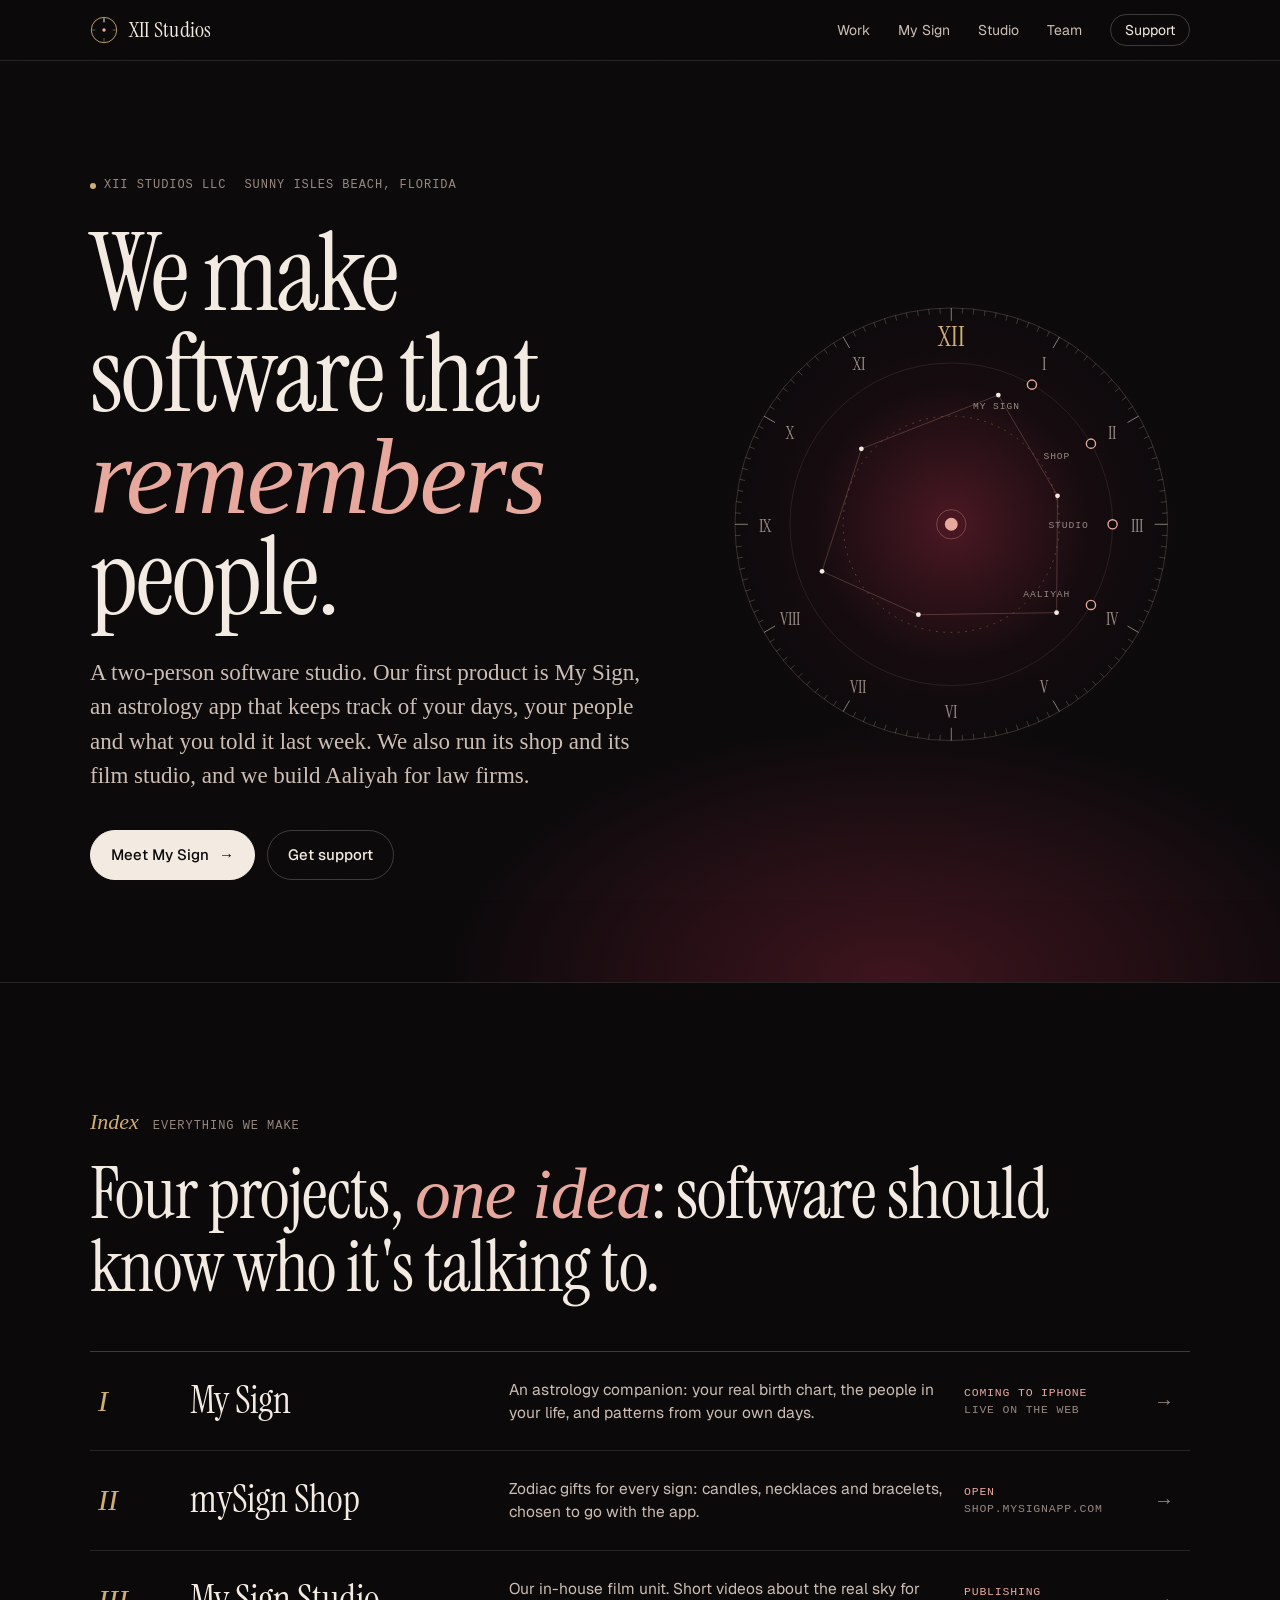
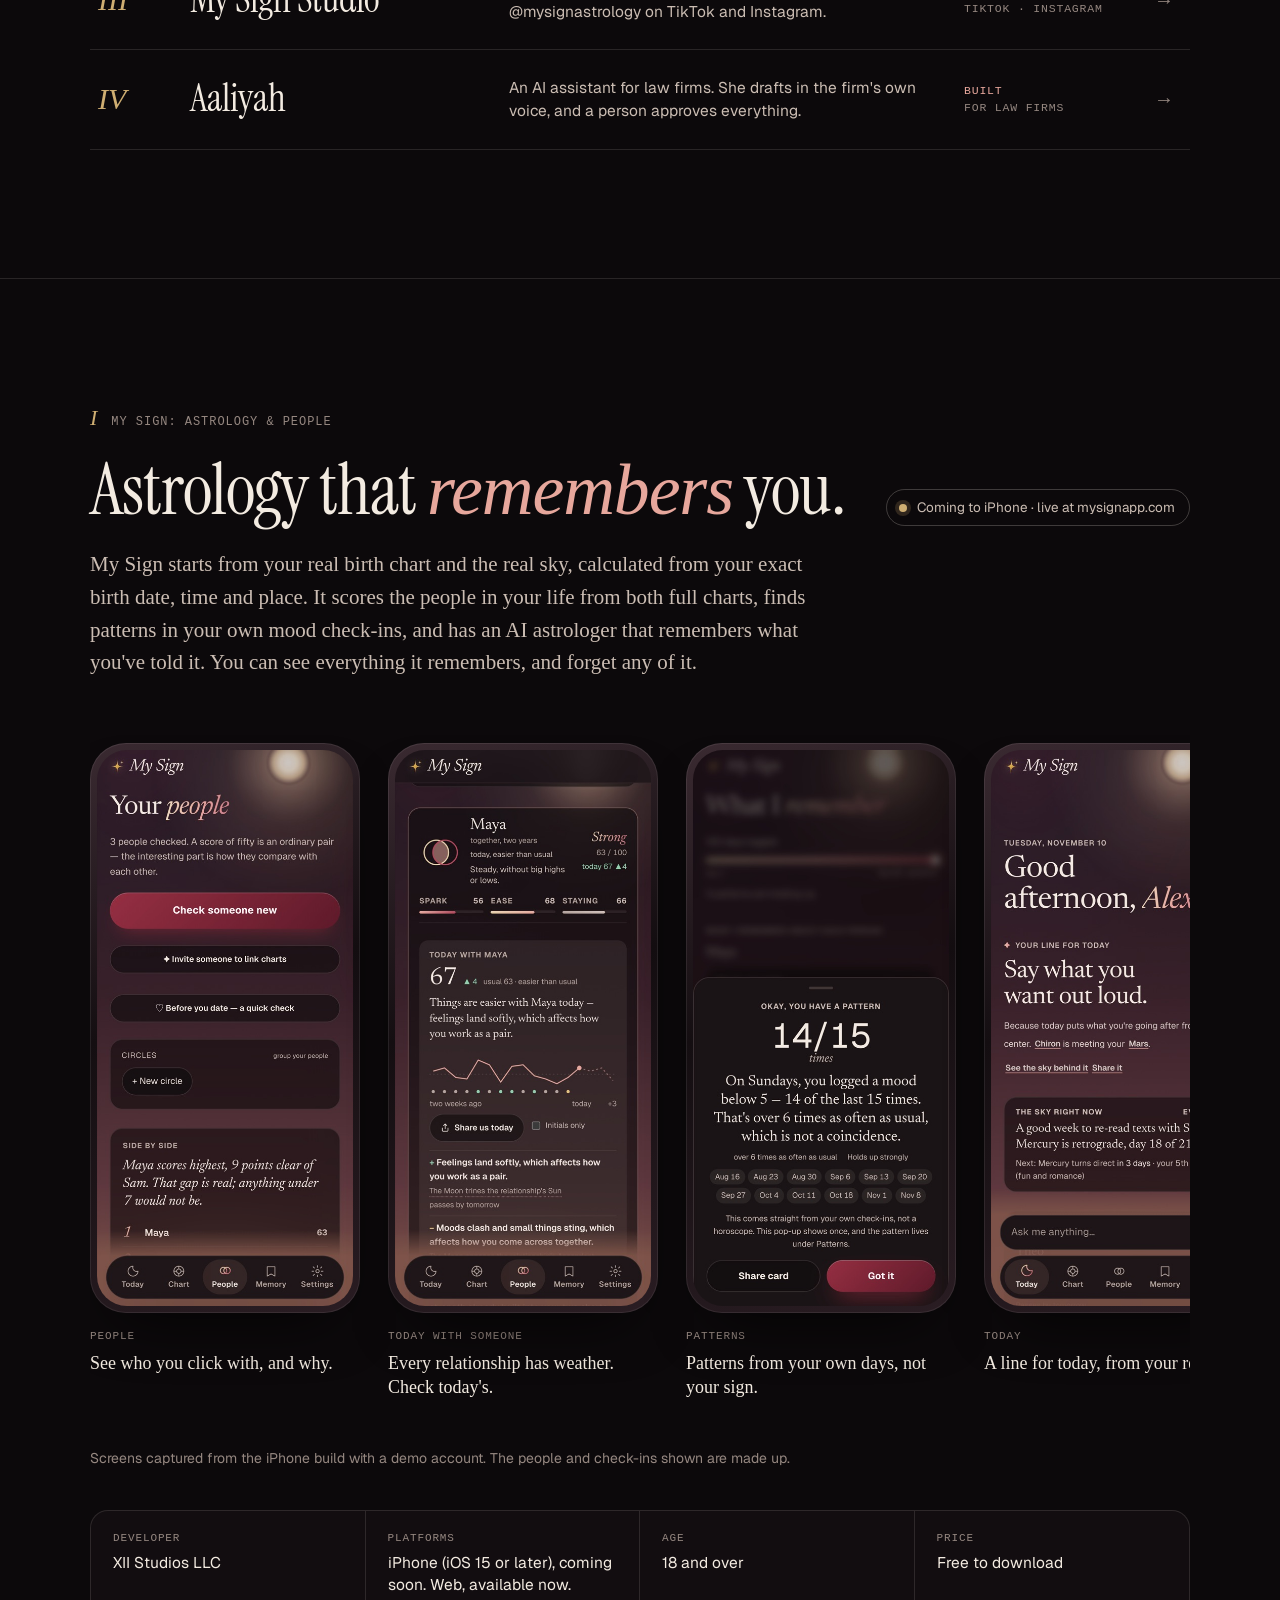
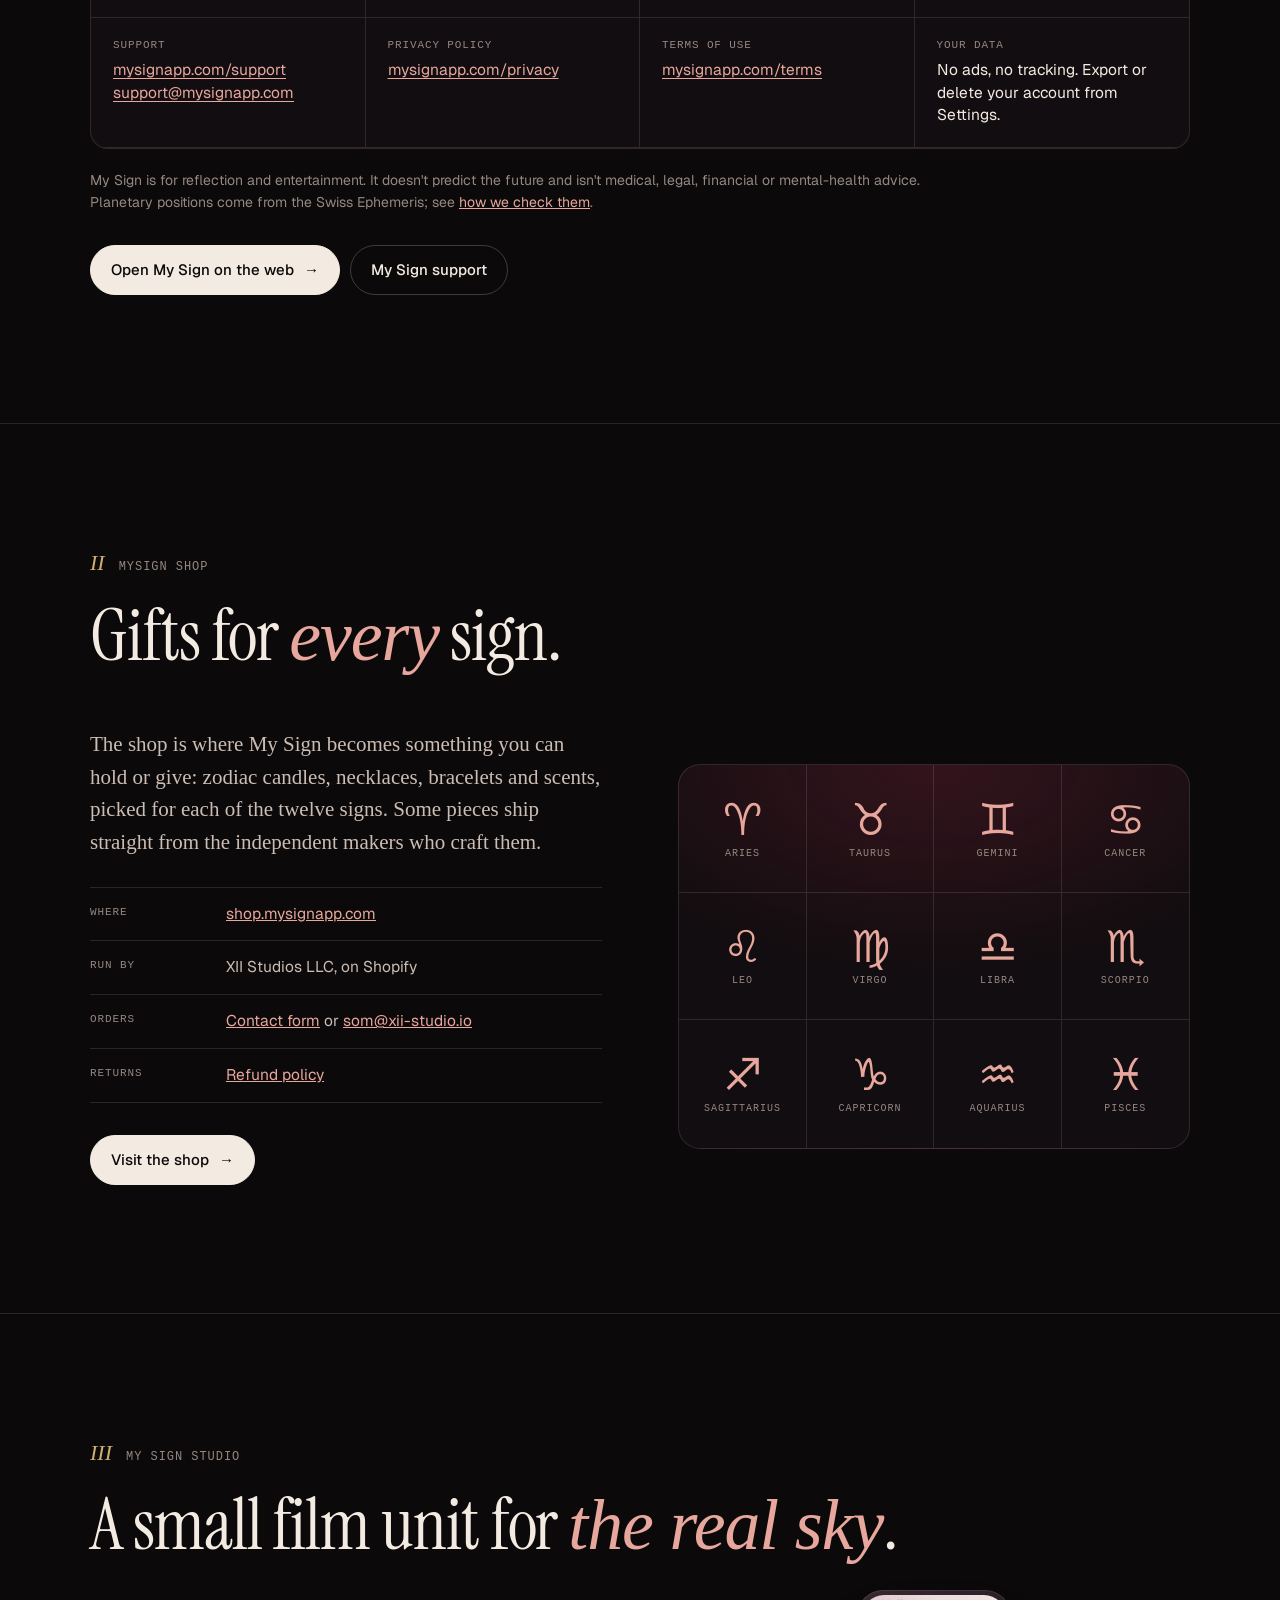
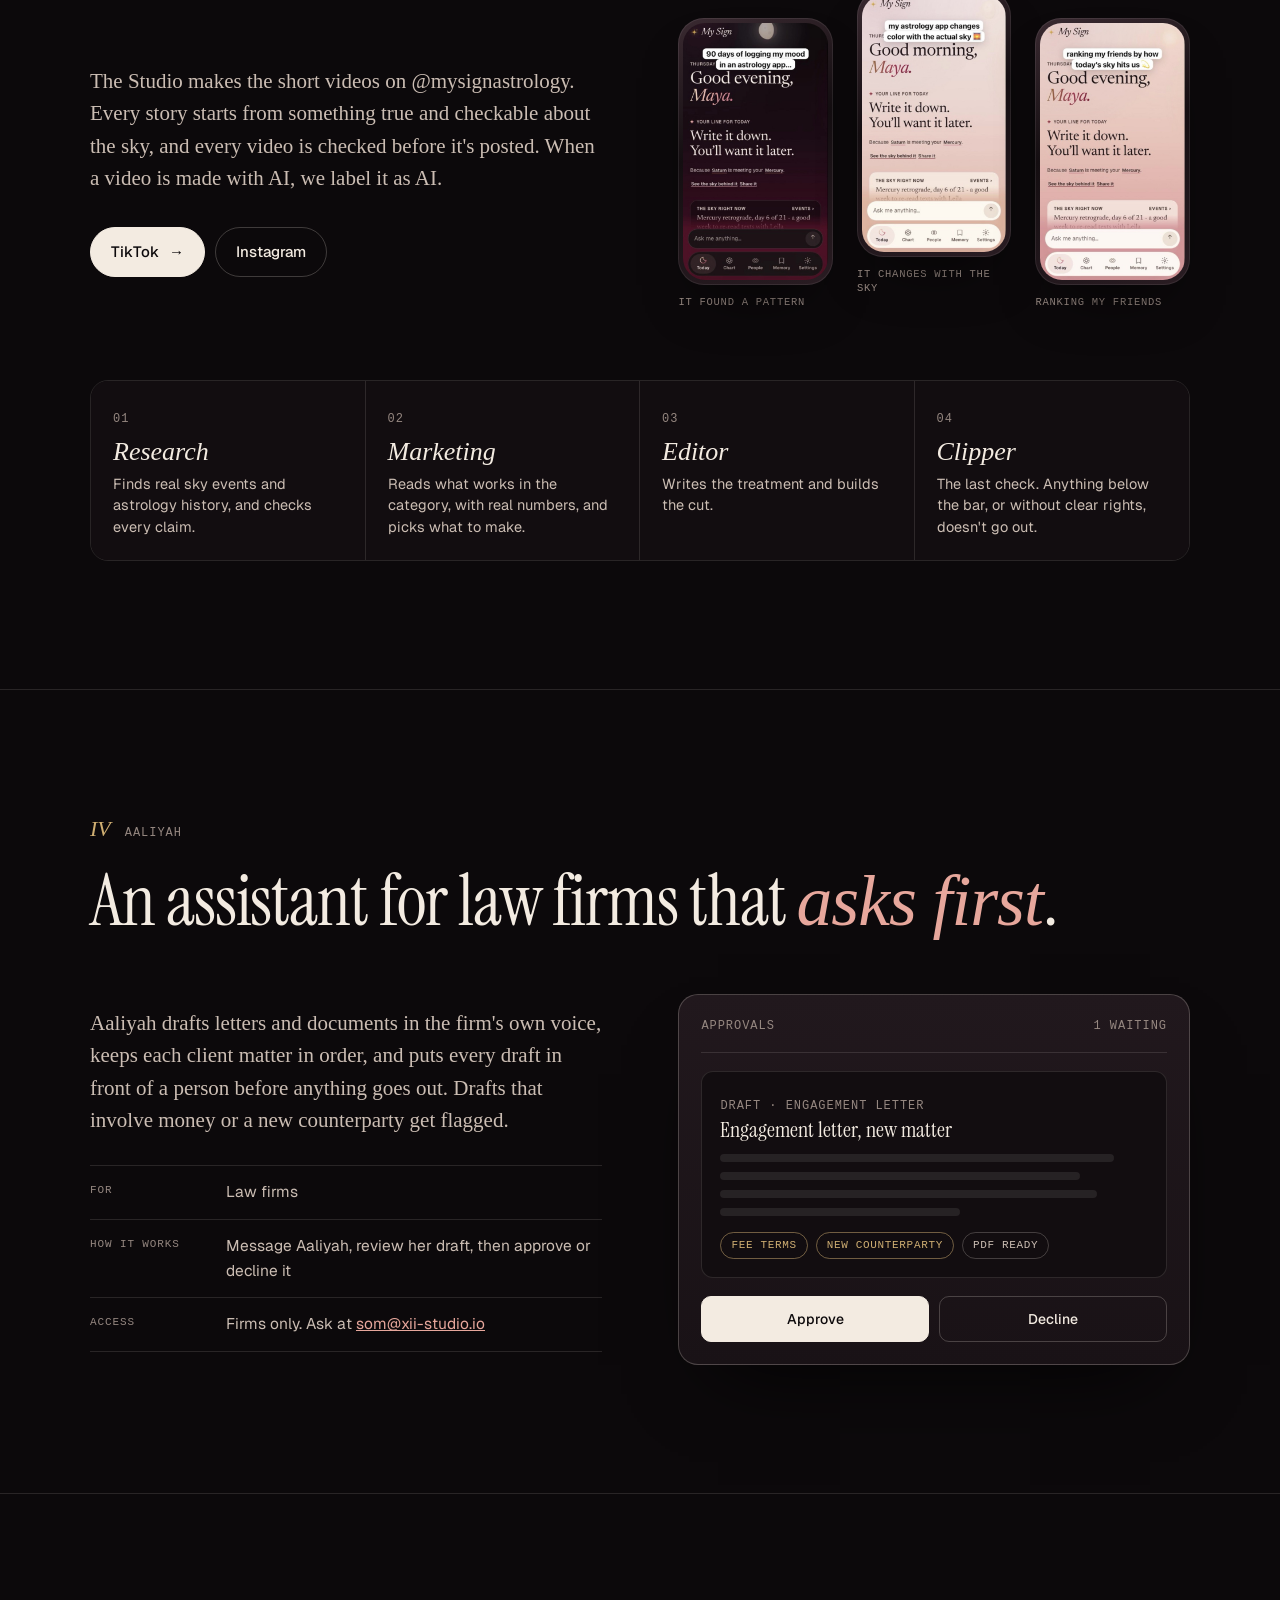
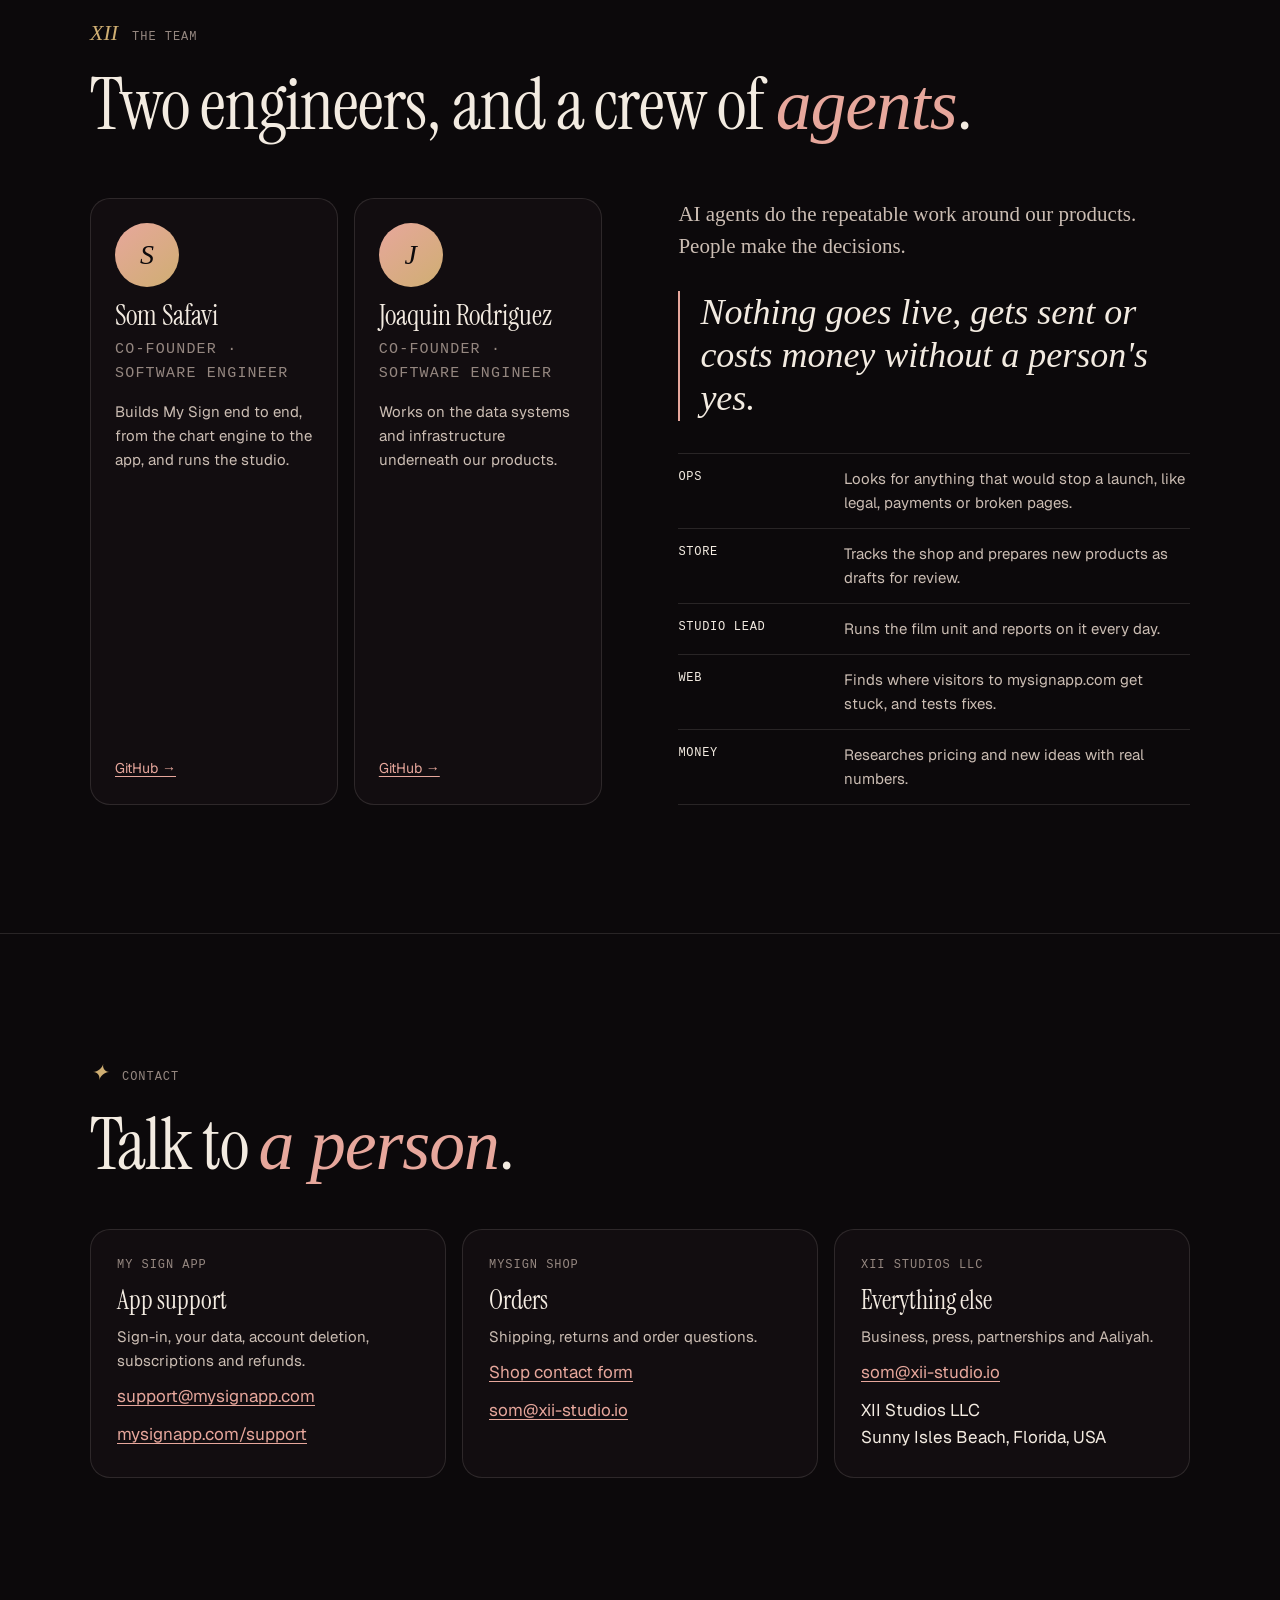
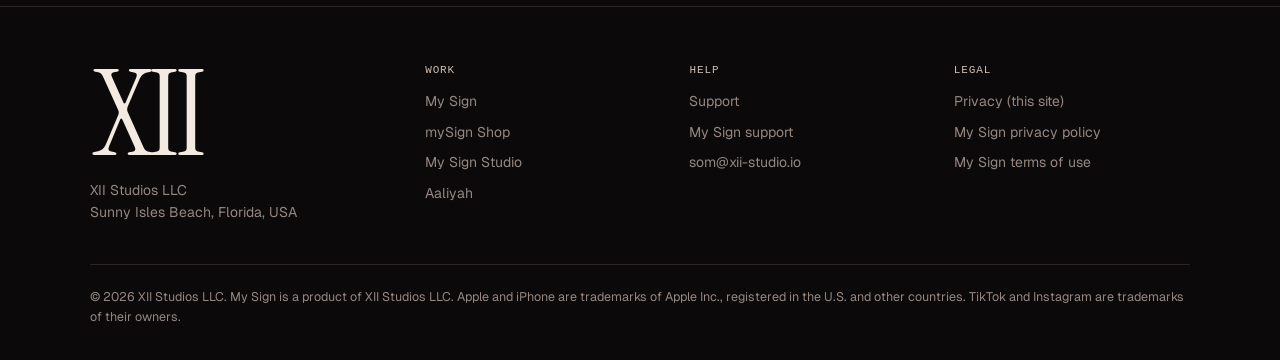
==== index.html @ be07dde3 "Redesign XII Studios site for App Store review Adds support and privacy pages, a 404, all four proje" ====
<!doctype html>
<html lang="en">
<head>
<meta charset="utf-8">
<meta name="viewport" content="width=device-width, initial-scale=1, viewport-fit=cover">
<title>XII Studios: makers of My Sign</title>
<meta name="description" content="XII Studios LLC is a small software studio in Sunny Isles Beach, Florida. We make My Sign, an astrology app for iPhone and the web, the mySign Shop, the My Sign Studio and Aaliyah.">
<meta name="theme-color" content="#0c090b">
<link rel="canonical" href="https://xii-studio.io/">
<link rel="icon" href="assets/favicon.svg" type="image/svg+xml">
<meta property="og:type" content="website">
<meta property="og:title" content="XII Studios">
<meta property="og:description" content="We make software that remembers people. Makers of My Sign.">
<meta property="og:url" content="https://xii-studio.io/">
<meta property="og:image" content="https://xii-studio.io/assets/img/1-people.jpg">
<link rel="preload" href="assets/fonts/instrument-serif-latin-400-normal.woff2" as="font" type="font/woff2" crossorigin>
<link rel="stylesheet" href="assets/site.css">
<script>document.documentElement.classList.add('js')</script>
<script type="application/ld+json">
{"@context":"https://schema.org","@type":"Organization","name":"XII Studios LLC","alternateName":"XII Studios","url":"https://xii-studio.io/","email":"som@xii-studio.io",
"address":{"@type":"PostalAddress","addressLocality":"Sunny Isles Beach","addressRegion":"FL","addressCountry":"US"},
"founder":[{"@type":"Person","name":"Som Safavi"},{"@type":"Person","name":"Joaquin Rodriguez"}],
"contactPoint":[{"@type":"ContactPoint","contactType":"customer support","email":"support@mysignapp.com","url":"https://mysignapp.com/support","availableLanguage":"English"}],
"sameAs":["https://www.instagram.com/mysignastrology/","https://www.tiktok.com/@mysignastrology"]}
</script>
</head>
<body>
<a class="skip" href="#main">Skip to content</a>

<nav class="nav" aria-label="Main">
  <div class="wrap">
    <a class="brand" href="./" aria-label="XII Studios, home">
      <svg viewBox="0 0 32 32" aria-hidden="true"><circle cx="16" cy="16" r="14.5" fill="none" stroke="#cfae72" stroke-width="1"/><g stroke="#f3ebe1" stroke-width="1.2"><line x1="16" y1="2.5" x2="16" y2="7"/><line x1="16" y1="25" x2="16" y2="29.5" opacity=".35"/><line x1="2.5" y1="16" x2="6" y2="16" opacity=".35"/><line x1="26" y1="16" x2="29.5" y2="16" opacity=".35"/></g><circle cx="16" cy="16" r="2" fill="#e7a79c"/></svg>
      <b>XII Studios</b>
    </a>
    <ul>
      <li><a href="#work">Work</a></li>
      <li><a href="#my-sign">My Sign</a></li>
      <li><a href="#studio">Studio</a></li>
      <li><a href="#team">Team</a></li>
      <li class="keep"><a class="pill" href="support.html">Support</a></li>
    </ul>
  </div>
</nav>

<main id="main">

<header class="hero">
  <div class="wrap">
    <div>
      <div class="kicker mono"><span><i></i>XII Studios LLC</span><span>Sunny Isles Beach, Florida</span></div>
      <h1>We make software that <em>remembers</em> people.</h1>
      <p class="lede">A two-person software studio. Our first product is My Sign, an astrology app that keeps track of your days, your people and what you told it last week. We also run its shop and its film studio, and we build Aaliyah for law firms.</p>
      <div class="ctas">
        <a class="btn solid" href="#my-sign">Meet My Sign <span class="arr" aria-hidden="true">→</span></a>
        <a class="btn" href="support.html">Get support</a>
      </div>
    </div>
    <div class="dial" aria-hidden="true">
      <svg viewBox="0 0 520 520" role="img">
      <defs><radialGradient id="g" cx="50%" cy="50%" r="50%"><stop offset="0" stop-color="#7c2235" stop-opacity=".55"/><stop offset=".6" stop-color="#7c2235" stop-opacity=".08"/><stop offset="1" stop-color="#7c2235" stop-opacity="0"/></radialGradient>
      <linearGradient id="h" x1="0" y1="1" x2="0" y2="0"><stop offset="0" stop-color="#e7a79c" stop-opacity="0"/><stop offset="1" stop-color="#e7a79c"/></linearGradient></defs>
      <circle cx="260" cy="260" r="250" fill="url(#g)"/>
      <circle cx="260" cy="260" r="236" fill="none" stroke="rgba(243,235,225,.18)"/>
      <circle cx="260" cy="260" r="176" fill="none" stroke="rgba(243,235,225,.10)"/>
      <circle cx="260" cy="260" r="118" fill="none" stroke="rgba(207,174,114,.35)" stroke-dasharray="2 6"/>
      <g class="spin">
      <line x1="260.0" y1="24.0" x2="260.0" y2="38.0" stroke="rgba(243,235,225,.55)"/>
      <line x1="272.4" y1="24.3" x2="272.0" y2="30.3" stroke="rgba(243,235,225,.22)"/>
      <line x1="284.7" y1="25.3" x2="284.0" y2="31.3" stroke="rgba(243,235,225,.22)"/>
      <line x1="296.9" y1="26.9" x2="296.0" y2="32.8" stroke="rgba(243,235,225,.22)"/>
      <line x1="309.1" y1="29.2" x2="307.8" y2="35.0" stroke="rgba(243,235,225,.22)"/>
      <line x1="321.1" y1="32.0" x2="319.5" y2="37.8" stroke="rgba(243,235,225,.22)"/>
      <line x1="332.9" y1="35.6" x2="331.1" y2="41.3" stroke="rgba(243,235,225,.22)"/>
      <line x1="344.6" y1="39.7" x2="342.4" y2="45.3" stroke="rgba(243,235,225,.22)"/>
      <line x1="356.0" y1="44.4" x2="353.5" y2="49.9" stroke="rgba(243,235,225,.22)"/>
      <line x1="367.1" y1="49.7" x2="364.4" y2="55.1" stroke="rgba(243,235,225,.22)"/>
      <line x1="378.0" y1="55.6" x2="371.0" y2="67.7" stroke="rgba(243,235,225,.55)"/>
      <line x1="388.5" y1="62.1" x2="385.3" y2="67.1" stroke="rgba(243,235,225,.22)"/>
      <line x1="398.7" y1="69.1" x2="395.2" y2="73.9" stroke="rgba(243,235,225,.22)"/>
      <line x1="408.5" y1="76.6" x2="404.7" y2="81.3" stroke="rgba(243,235,225,.22)"/>
      <line x1="417.9" y1="84.6" x2="413.9" y2="89.1" stroke="rgba(243,235,225,.22)"/>
      <line x1="426.9" y1="93.1" x2="422.6" y2="97.4" stroke="rgba(243,235,225,.22)"/>
      <line x1="435.4" y1="102.1" x2="430.9" y2="106.1" stroke="rgba(243,235,225,.22)"/>
      <line x1="443.4" y1="111.5" x2="438.7" y2="115.3" stroke="rgba(243,235,225,.22)"/>
      <line x1="450.9" y1="121.3" x2="446.1" y2="124.8" stroke="rgba(243,235,225,.22)"/>
      <line x1="457.9" y1="131.5" x2="452.9" y2="134.7" stroke="rgba(243,235,225,.22)"/>
      <line x1="464.4" y1="142.0" x2="452.3" y2="149.0" stroke="rgba(243,235,225,.55)"/>
      <line x1="470.3" y1="152.9" x2="464.9" y2="155.6" stroke="rgba(243,235,225,.22)"/>
      <line x1="475.6" y1="164.0" x2="470.1" y2="166.5" stroke="rgba(243,235,225,.22)"/>
      <line x1="480.3" y1="175.4" x2="474.7" y2="177.6" stroke="rgba(243,235,225,.22)"/>
      <line x1="484.4" y1="187.1" x2="478.7" y2="188.9" stroke="rgba(243,235,225,.22)"/>
      <line x1="488.0" y1="198.9" x2="482.2" y2="200.5" stroke="rgba(243,235,225,.22)"/>
      <line x1="490.8" y1="210.9" x2="485.0" y2="212.2" stroke="rgba(243,235,225,.22)"/>
      <line x1="493.1" y1="223.1" x2="487.2" y2="224.0" stroke="rgba(243,235,225,.22)"/>
      <line x1="494.7" y1="235.3" x2="488.7" y2="236.0" stroke="rgba(243,235,225,.22)"/>
      <line x1="495.7" y1="247.6" x2="489.7" y2="248.0" stroke="rgba(243,235,225,.22)"/>
      <line x1="496.0" y1="260.0" x2="482.0" y2="260.0" stroke="rgba(243,235,225,.55)"/>
      <line x1="495.7" y1="272.4" x2="489.7" y2="272.0" stroke="rgba(243,235,225,.22)"/>
      <line x1="494.7" y1="284.7" x2="488.7" y2="284.0" stroke="rgba(243,235,225,.22)"/>
      <line x1="493.1" y1="296.9" x2="487.2" y2="296.0" stroke="rgba(243,235,225,.22)"/>
      <line x1="490.8" y1="309.1" x2="485.0" y2="307.8" stroke="rgba(243,235,225,.22)"/>
      <line x1="488.0" y1="321.1" x2="482.2" y2="319.5" stroke="rgba(243,235,225,.22)"/>
      <line x1="484.4" y1="332.9" x2="478.7" y2="331.1" stroke="rgba(243,235,225,.22)"/>
      <line x1="480.3" y1="344.6" x2="474.7" y2="342.4" stroke="rgba(243,235,225,.22)"/>
      <line x1="475.6" y1="356.0" x2="470.1" y2="353.5" stroke="rgba(243,235,225,.22)"/>
      <line x1="470.3" y1="367.1" x2="464.9" y2="364.4" stroke="rgba(243,235,225,.22)"/>
      <line x1="464.4" y1="378.0" x2="452.3" y2="371.0" stroke="rgba(243,235,225,.55)"/>
      <line x1="457.9" y1="388.5" x2="452.9" y2="385.3" stroke="rgba(243,235,225,.22)"/>
      <line x1="450.9" y1="398.7" x2="446.1" y2="395.2" stroke="rgba(243,235,225,.22)"/>
      <line x1="443.4" y1="408.5" x2="438.7" y2="404.7" stroke="rgba(243,235,225,.22)"/>
      <line x1="435.4" y1="417.9" x2="430.9" y2="413.9" stroke="rgba(243,235,225,.22)"/>
      <line x1="426.9" y1="426.9" x2="422.6" y2="422.6" stroke="rgba(243,235,225,.22)"/>
      <line x1="417.9" y1="435.4" x2="413.9" y2="430.9" stroke="rgba(243,235,225,.22)"/>
      <line x1="408.5" y1="443.4" x2="404.7" y2="438.7" stroke="rgba(243,235,225,.22)"/>
      <line x1="398.7" y1="450.9" x2="395.2" y2="446.1" stroke="rgba(243,235,225,.22)"/>
      <line x1="388.5" y1="457.9" x2="385.3" y2="452.9" stroke="rgba(243,235,225,.22)"/>
      <line x1="378.0" y1="464.4" x2="371.0" y2="452.3" stroke="rgba(243,235,225,.55)"/>
      <line x1="367.1" y1="470.3" x2="364.4" y2="464.9" stroke="rgba(243,235,225,.22)"/>
      <line x1="356.0" y1="475.6" x2="353.5" y2="470.1" stroke="rgba(243,235,225,.22)"/>
      <line x1="344.6" y1="480.3" x2="342.4" y2="474.7" stroke="rgba(243,235,225,.22)"/>
      <line x1="332.9" y1="484.4" x2="331.1" y2="478.7" stroke="rgba(243,235,225,.22)"/>
      <line x1="321.1" y1="488.0" x2="319.5" y2="482.2" stroke="rgba(243,235,225,.22)"/>
      <line x1="309.1" y1="490.8" x2="307.8" y2="485.0" stroke="rgba(243,235,225,.22)"/>
      <line x1="296.9" y1="493.1" x2="296.0" y2="487.2" stroke="rgba(243,235,225,.22)"/>
      <line x1="284.7" y1="494.7" x2="284.0" y2="488.7" stroke="rgba(243,235,225,.22)"/>
      <line x1="272.4" y1="495.7" x2="272.0" y2="489.7" stroke="rgba(243,235,225,.22)"/>
      <line x1="260.0" y1="496.0" x2="260.0" y2="482.0" stroke="rgba(243,235,225,.55)"/>
      <line x1="247.6" y1="495.7" x2="248.0" y2="489.7" stroke="rgba(243,235,225,.22)"/>
      <line x1="235.3" y1="494.7" x2="236.0" y2="488.7" stroke="rgba(243,235,225,.22)"/>
      <line x1="223.1" y1="493.1" x2="224.0" y2="487.2" stroke="rgba(243,235,225,.22)"/>
      <line x1="210.9" y1="490.8" x2="212.2" y2="485.0" stroke="rgba(243,235,225,.22)"/>
      <line x1="198.9" y1="488.0" x2="200.5" y2="482.2" stroke="rgba(243,235,225,.22)"/>
      <line x1="187.1" y1="484.4" x2="188.9" y2="478.7" stroke="rgba(243,235,225,.22)"/>
      <line x1="175.4" y1="480.3" x2="177.6" y2="474.7" stroke="rgba(243,235,225,.22)"/>
      <line x1="164.0" y1="475.6" x2="166.5" y2="470.1" stroke="rgba(243,235,225,.22)"/>
      <line x1="152.9" y1="470.3" x2="155.6" y2="464.9" stroke="rgba(243,235,225,.22)"/>
      <line x1="142.0" y1="464.4" x2="149.0" y2="452.3" stroke="rgba(243,235,225,.55)"/>
      <line x1="131.5" y1="457.9" x2="134.7" y2="452.9" stroke="rgba(243,235,225,.22)"/>
      <line x1="121.3" y1="450.9" x2="124.8" y2="446.1" stroke="rgba(243,235,225,.22)"/>
      <line x1="111.5" y1="443.4" x2="115.3" y2="438.7" stroke="rgba(243,235,225,.22)"/>
      <line x1="102.1" y1="435.4" x2="106.1" y2="430.9" stroke="rgba(243,235,225,.22)"/>
      <line x1="93.1" y1="426.9" x2="97.4" y2="422.6" stroke="rgba(243,235,225,.22)"/>
      <line x1="84.6" y1="417.9" x2="89.1" y2="413.9" stroke="rgba(243,235,225,.22)"/>
      <line x1="76.6" y1="408.5" x2="81.3" y2="404.7" stroke="rgba(243,235,225,.22)"/>
      <line x1="69.1" y1="398.7" x2="73.9" y2="395.2" stroke="rgba(243,235,225,.22)"/>
      <line x1="62.1" y1="388.5" x2="67.1" y2="385.3" stroke="rgba(243,235,225,.22)"/>
      <line x1="55.6" y1="378.0" x2="67.7" y2="371.0" stroke="rgba(243,235,225,.55)"/>
      <line x1="49.7" y1="367.1" x2="55.1" y2="364.4" stroke="rgba(243,235,225,.22)"/>
      <line x1="44.4" y1="356.0" x2="49.9" y2="353.5" stroke="rgba(243,235,225,.22)"/>
      <line x1="39.7" y1="344.6" x2="45.3" y2="342.4" stroke="rgba(243,235,225,.22)"/>
      <line x1="35.6" y1="332.9" x2="41.3" y2="331.1" stroke="rgba(243,235,225,.22)"/>
      <line x1="32.0" y1="321.1" x2="37.8" y2="319.5" stroke="rgba(243,235,225,.22)"/>
      <line x1="29.2" y1="309.1" x2="35.0" y2="307.8" stroke="rgba(243,235,225,.22)"/>
      <line x1="26.9" y1="296.9" x2="32.8" y2="296.0" stroke="rgba(243,235,225,.22)"/>
      <line x1="25.3" y1="284.7" x2="31.3" y2="284.0" stroke="rgba(243,235,225,.22)"/>
      <line x1="24.3" y1="272.4" x2="30.3" y2="272.0" stroke="rgba(243,235,225,.22)"/>
      <line x1="24.0" y1="260.0" x2="38.0" y2="260.0" stroke="rgba(243,235,225,.55)"/>
      <line x1="24.3" y1="247.6" x2="30.3" y2="248.0" stroke="rgba(243,235,225,.22)"/>
      <line x1="25.3" y1="235.3" x2="31.3" y2="236.0" stroke="rgba(243,235,225,.22)"/>
      <line x1="26.9" y1="223.1" x2="32.8" y2="224.0" stroke="rgba(243,235,225,.22)"/>
      <line x1="29.2" y1="210.9" x2="35.0" y2="212.2" stroke="rgba(243,235,225,.22)"/>
      <line x1="32.0" y1="198.9" x2="37.8" y2="200.5" stroke="rgba(243,235,225,.22)"/>
      <line x1="35.6" y1="187.1" x2="41.3" y2="188.9" stroke="rgba(243,235,225,.22)"/>
      <line x1="39.7" y1="175.4" x2="45.3" y2="177.6" stroke="rgba(243,235,225,.22)"/>
      <line x1="44.4" y1="164.0" x2="49.9" y2="166.5" stroke="rgba(243,235,225,.22)"/>
      <line x1="49.7" y1="152.9" x2="55.1" y2="155.6" stroke="rgba(243,235,225,.22)"/>
      <line x1="55.6" y1="142.0" x2="67.7" y2="149.0" stroke="rgba(243,235,225,.55)"/>
      <line x1="62.1" y1="131.5" x2="67.1" y2="134.7" stroke="rgba(243,235,225,.22)"/>
      <line x1="69.1" y1="121.3" x2="73.9" y2="124.8" stroke="rgba(243,235,225,.22)"/>
      <line x1="76.6" y1="111.5" x2="81.3" y2="115.3" stroke="rgba(243,235,225,.22)"/>
      <line x1="84.6" y1="102.1" x2="89.1" y2="106.1" stroke="rgba(243,235,225,.22)"/>
      <line x1="93.1" y1="93.1" x2="97.4" y2="97.4" stroke="rgba(243,235,225,.22)"/>
      <line x1="102.1" y1="84.6" x2="106.1" y2="89.1" stroke="rgba(243,235,225,.22)"/>
      <line x1="111.5" y1="76.6" x2="115.3" y2="81.3" stroke="rgba(243,235,225,.22)"/>
      <line x1="121.3" y1="69.1" x2="124.8" y2="73.9" stroke="rgba(243,235,225,.22)"/>
      <line x1="131.5" y1="62.1" x2="134.7" y2="67.1" stroke="rgba(243,235,225,.22)"/>
      <line x1="142.0" y1="55.6" x2="149.0" y2="67.7" stroke="rgba(243,235,225,.55)"/>
      <line x1="152.9" y1="49.7" x2="155.6" y2="55.1" stroke="rgba(243,235,225,.22)"/>
      <line x1="164.0" y1="44.4" x2="166.5" y2="49.9" stroke="rgba(243,235,225,.22)"/>
      <line x1="175.4" y1="39.7" x2="177.6" y2="45.3" stroke="rgba(243,235,225,.22)"/>
      <line x1="187.1" y1="35.6" x2="188.9" y2="41.3" stroke="rgba(243,235,225,.22)"/>
      <line x1="198.9" y1="32.0" x2="200.5" y2="37.8" stroke="rgba(243,235,225,.22)"/>
      <line x1="210.9" y1="29.2" x2="212.2" y2="35.0" stroke="rgba(243,235,225,.22)"/>
      <line x1="223.1" y1="26.9" x2="224.0" y2="32.8" stroke="rgba(243,235,225,.22)"/>
      <line x1="235.3" y1="25.3" x2="236.0" y2="31.3" stroke="rgba(243,235,225,.22)"/>
      <line x1="247.6" y1="24.3" x2="248.0" y2="30.3" stroke="rgba(243,235,225,.22)"/>
      </g>
      <text x="260.0" y="65.0" text-anchor="middle" font-size="30" style="fill:#cfae72">XII</text>
      <text x="361.5" y="92.2" text-anchor="middle" font-size="20" opacity=".7">I</text>
      <text x="435.8" y="166.5" text-anchor="middle" font-size="20" opacity=".7">II</text>
      <text x="463.0" y="268.0" text-anchor="middle" font-size="20" opacity=".7">III</text>
      <text x="435.8" y="369.5" text-anchor="middle" font-size="20" opacity=".7">IV</text>
      <text x="361.5" y="443.8" text-anchor="middle" font-size="20" opacity=".7">V</text>
      <text x="260.0" y="471.0" text-anchor="middle" font-size="20" opacity=".7">VI</text>
      <text x="158.5" y="443.8" text-anchor="middle" font-size="20" opacity=".7">VII</text>
      <text x="84.2" y="369.5" text-anchor="middle" font-size="20" opacity=".7">VIII</text>
      <text x="57.0" y="268.0" text-anchor="middle" font-size="20" opacity=".7">IX</text>
      <text x="84.2" y="166.5" text-anchor="middle" font-size="20" opacity=".7">X</text>
      <text x="158.5" y="92.2" text-anchor="middle" font-size="20" opacity=".7">XI</text>
      <g class="spin-r">
      <path d="M311.3 119.0 L375.9 228.9 L374.9 356.4 L224.1 358.7 L119.0 311.3 L161.9 177.7 Z" fill="none" stroke="rgba(231,167,156,.28)"/>
      <circle cx="311.3" cy="119.0" r="2.6" fill="#f3ebe1"/>
      <circle cx="375.9" cy="228.9" r="2.6" fill="#f3ebe1"/>
      <circle cx="374.9" cy="356.4" r="2.6" fill="#f3ebe1"/>
      <circle cx="224.1" cy="358.7" r="2.6" fill="#f3ebe1"/>
      <circle cx="119.0" cy="311.3" r="2.6" fill="#f3ebe1"/>
      <circle cx="161.9" cy="177.7" r="2.6" fill="#f3ebe1"/>
      </g>
      <circle cx="348.0" cy="107.6" r="5" fill="#0c090b" stroke="#e7a79c" stroke-width="1.5"/>
      <text class="lbl" x="335.0" y="134.1" text-anchor="end">My Sign</text>
      <circle cx="412.4" cy="172.0" r="5" fill="#0c090b" stroke="#e7a79c" stroke-width="1.5"/>
      <text class="lbl" x="389.9" y="189.0" text-anchor="end">Shop</text>
      <circle cx="436.0" cy="260.0" r="5" fill="#0c090b" stroke="#e7a79c" stroke-width="1.5"/>
      <text class="lbl" x="410.0" y="264.0" text-anchor="end">Studio</text>
      <circle cx="412.4" cy="348.0" r="5" fill="#0c090b" stroke="#e7a79c" stroke-width="1.5"/>
      <text class="lbl" x="389.9" y="339.0" text-anchor="end">Aaliyah</text>
      <line x1="260" y1="260" x2="260" y2="58" stroke="url(#h)" stroke-width="1.5"/>
      <circle cx="260" cy="260" r="7" fill="#e7a79c"/><circle cx="260" cy="260" r="16" fill="none" stroke="rgba(231,167,156,.35)"/>
      </svg>
    </div>
  </div>
</header>

<section class="band" id="work" aria-labelledby="work-h">
  <div class="wrap">
    <div class="eyebrow mono reveal"><span class="num">Index</span>Everything we make</div>
    <h2 class="h2 reveal" id="work-h">Four projects, <em>one idea</em>: software should know who it's talking to.</h2>
    <ol class="ledger">
      <li class="reveal"><a href="#my-sign">
        <span class="n">I</span><h3>My Sign</h3>
        <p>An astrology companion: your real birth chart, the people in your life, and patterns from your own days.</p>
        <span class="st"><b>Coming to iPhone</b>Live on the web</span><span class="go" aria-hidden="true">→</span></a></li>
      <li class="reveal"><a href="#shop">
        <span class="n">II</span><h3>mySign Shop</h3>
        <p>Zodiac gifts for every sign: candles, necklaces and bracelets, chosen to go with the app.</p>
        <span class="st"><b>Open</b>shop.mysignapp.com</span><span class="go" aria-hidden="true">→</span></a></li>
      <li class="reveal"><a href="#studio">
        <span class="n">III</span><h3>My Sign Studio</h3>
        <p>Our in-house film unit. Short videos about the real sky for @mysignastrology on TikTok and Instagram.</p>
        <span class="st"><b>Publishing</b>TikTok · Instagram</span><span class="go" aria-hidden="true">→</span></a></li>
      <li class="reveal"><a href="#aaliyah">
        <span class="n">IV</span><h3>Aaliyah</h3>
        <p>An AI assistant for law firms. She drafts in the firm's own voice, and a person approves everything.</p>
        <span class="st"><b>Built</b>For law firms</span><span class="go" aria-hidden="true">→</span></a></li>
    </ol>
  </div>
</section>

<section class="band" id="my-sign" aria-labelledby="ms-h">
  <div class="wrap">
    <div class="chapter-head">
      <div>
        <div class="eyebrow mono reveal"><span class="num">I</span>My Sign: Astrology &amp; People</div>
        <h2 class="h2 reveal" id="ms-h">Astrology that <em>remembers</em> you.</h2>
      </div>
      <span class="status reveal"><i></i>Coming to iPhone · live at mysignapp.com</span>
    </div>
    <p class="intro reveal">My Sign starts from your real birth chart and the real sky, calculated from your exact birth date, time and place. It scores the people in your life from both full charts, finds patterns in your own mood check-ins, and has an AI astrologer that remembers what you've told it. You can see everything it remembers, and forget any of it.</p>

    <div class="strip" role="list" aria-label="Screens from the My Sign iPhone app">
      <figure role="listitem"><div class="phone"><img src="assets/img/1-people.jpg" width="506" height="1100" loading="lazy" alt="The People screen, with three people ranked by compatibility score"></div>
        <figcaption><small>People</small>See who you click with, and why.</figcaption></figure>
      <figure role="listitem"><div class="phone"><img src="assets/img/2-today-with-maya.jpg" width="506" height="1100" loading="lazy" alt="One person's card, with spark, ease and staying power scores and today's score with a two-week trend"></div>
        <figcaption><small>Today with someone</small>Every relationship has weather. Check today's.</figcaption></figure>
      <figure role="listitem"><div class="phone"><img src="assets/img/3-pattern.jpg" width="506" height="1100" loading="lazy" alt="A pattern found in the user's own check-ins: on Sundays, mood below 5, 14 of the last 15 times"></div>
        <figcaption><small>Patterns</small>Patterns from your own days, not your sign.</figcaption></figure>
      <figure role="listitem"><div class="phone"><img src="assets/img/4-today.jpg" width="506" height="1100" loading="lazy" alt="The Today screen, with a line for the day and the planet behind it"></div>
        <figcaption><small>Today</small>A line for today, from your real sky.</figcaption></figure>
      <figure role="listitem"><div class="phone"><img src="assets/img/5-chart.jpg" width="506" height="1100" loading="lazy" alt="A birth chart with Sun, Moon and rising sign and a written reading"></div>
        <figcaption><small>Chart</small>Your birth chart, in plain words.</figcaption></figure>
      <figure role="listitem"><div class="phone"><img src="assets/img/6-your-data.jpg" width="506" height="1100" loading="lazy" alt="Settings, with support contact, Download your data and Delete everything"></div>
        <figcaption><small>Your data</small>Export it or delete it anytime.</figcaption></figure>
    </div>
    <p class="note">Screens captured from the iPhone build with a demo account. The people and check-ins shown are made up.</p>

    <dl class="facts reveal">
      <div><dt>Developer</dt><dd>XII Studios LLC</dd></div>
      <div><dt>Platforms</dt><dd>iPhone (iOS 15 or later), coming soon. Web, available now.</dd></div>
      <div><dt>Age</dt><dd>18 and over</dd></div>
      <div><dt>Price</dt><dd>Free to download</dd></div>
      <div><dt>Support</dt><dd><a href="https://mysignapp.com/support">mysignapp.com/support</a><br><a href="mailto:support@mysignapp.com">support@mysignapp.com</a></dd></div>
      <div><dt>Privacy policy</dt><dd><a href="https://mysignapp.com/privacy">mysignapp.com/privacy</a></dd></div>
      <div><dt>Terms of use</dt><dd><a href="https://mysignapp.com/terms">mysignapp.com/terms</a></dd></div>
      <div><dt>Your data</dt><dd>No ads, no tracking. Export or delete your account from Settings.</dd></div>
    </dl>
    <p class="note">My Sign is for reflection and entertainment. It doesn't predict the future and isn't medical, legal, financial or mental-health advice. Planetary positions come from the Swiss Ephemeris; see <a href="https://mysignapp.com/accuracy" style="color:var(--rose)">how we check them</a>.</p>
    <div class="links">
      <a class="btn solid" href="https://mysignapp.com">Open My Sign on the web <span class="arr" aria-hidden="true">→</span></a>
      <a class="btn" href="https://mysignapp.com/support">My Sign support</a>
    </div>
  </div>
</section>

<section class="band" id="shop" aria-labelledby="shop-h">
  <div class="wrap">
    <div class="eyebrow mono reveal"><span class="num">II</span>mySign Shop</div>
    <h2 class="h2 reveal" id="shop-h">Gifts for <em>every</em> sign.</h2>
    <div class="split">
      <div class="reveal">
        <p class="intro" style="margin-top:0">The shop is where My Sign becomes something you can hold or give: zodiac candles, necklaces, bracelets and scents, picked for each of the twelve signs. Some pieces ship straight from the independent makers who craft them.</p>
        <ul class="list">
          <li><b>Where</b><span><a href="https://shop.mysignapp.com" style="color:var(--rose)">shop.mysignapp.com</a></span></li>
          <li><b>Run by</b><span>XII Studios LLC, on Shopify</span></li>
          <li><b>Orders</b><span><a href="https://shop.mysignapp.com/pages/contact" style="color:var(--rose)">Contact form</a> or <a href="mailto:som@xii-studio.io" style="color:var(--rose)">som@xii-studio.io</a></span></li>
          <li><b>Returns</b><span><a href="https://shop.mysignapp.com/policies/refund-policy" style="color:var(--rose)">Refund policy</a></span></li>
        </ul>
        <div class="links"><a class="btn solid" href="https://shop.mysignapp.com">Visit the shop <span class="arr" aria-hidden="true">→</span></a></div>
      </div>
      <div class="signs reveal" aria-label="The twelve signs">
        <div><span>&#9800;&#xFE0E;</span><small>Aries</small></div>
        <div><span>&#9801;&#xFE0E;</span><small>Taurus</small></div>
        <div><span>&#9802;&#xFE0E;</span><small>Gemini</small></div>
        <div><span>&#9803;&#xFE0E;</span><small>Cancer</small></div>
        <div><span>&#9804;&#xFE0E;</span><small>Leo</small></div>
        <div><span>&#9805;&#xFE0E;</span><small>Virgo</small></div>
        <div><span>&#9806;&#xFE0E;</span><small>Libra</small></div>
        <div><span>&#9807;&#xFE0E;</span><small>Scorpio</small></div>
        <div><span>&#9808;&#xFE0E;</span><small>Sagittarius</small></div>
        <div><span>&#9809;&#xFE0E;</span><small>Capricorn</small></div>
        <div><span>&#9810;&#xFE0E;</span><small>Aquarius</small></div>
        <div><span>&#9811;&#xFE0E;</span><small>Pisces</small></div>
      </div>
    </div>
  </div>
</section>

<section class="band" id="studio" aria-labelledby="studio-h">
  <div class="wrap">
    <div class="eyebrow mono reveal"><span class="num">III</span>My Sign Studio</div>
    <h2 class="h2 reveal" id="studio-h">A small film unit for <em>the real sky</em>.</h2>
    <div class="split">
      <div class="reveal">
        <p class="intro" style="margin-top:0">The Studio makes the short videos on @mysignastrology. Every story starts from something true and checkable about the sky, and every video is checked before it's posted. When a video is made with AI, we label it as AI.</p>
        <div class="links">
          <a class="btn solid" href="https://www.tiktok.com/@mysignastrology">TikTok <span class="arr" aria-hidden="true">→</span></a>
          <a class="btn" href="https://www.instagram.com/mysignastrology/">Instagram</a>
        </div>
      </div>
      <div class="reels reveal">
        <figure><div class="phone"><img src="assets/img/reel-03-it-found-a-pattern.jpg" width="506" height="900" loading="lazy" alt="Video cover: 90 days of logging my mood in an astrology app"></div><figcaption>It found a pattern</figcaption></figure>
        <figure><div class="phone"><img src="assets/img/reel-06-it-changes-with-the-sky.jpg" width="506" height="900" loading="lazy" alt="Video cover: it changes with the sky"></div><figcaption>It changes with the sky</figcaption></figure>
        <figure><div class="phone"><img src="assets/img/reel-04-ranking-my-friends.jpg" width="506" height="900" loading="lazy" alt="Video cover: ranking my friends"></div><figcaption>Ranking my friends</figcaption></figure>
      </div>
    </div>
    <div class="pipeline reveal">
      <div><span class="mono" style="color:var(--ink-3)">01</span><b>Research</b><p>Finds real sky events and astrology history, and checks every claim.</p></div>
      <div><span class="mono" style="color:var(--ink-3)">02</span><b>Marketing</b><p>Reads what works in the category, with real numbers, and picks what to make.</p></div>
      <div><span class="mono" style="color:var(--ink-3)">03</span><b>Editor</b><p>Writes the treatment and builds the cut.</p></div>
      <div><span class="mono" style="color:var(--ink-3)">04</span><b>Clipper</b><p>The last check. Anything below the bar, or without clear rights, doesn't go out.</p></div>
    </div>
  </div>
</section>

<section class="band" id="aaliyah" aria-labelledby="aa-h">
  <div class="wrap">
    <div class="eyebrow mono reveal"><span class="num">IV</span>Aaliyah</div>
    <h2 class="h2 reveal" id="aa-h">An assistant for law firms that <em>asks first</em>.</h2>
    <div class="split">
      <div class="reveal">
        <p class="intro" style="margin-top:0">Aaliyah drafts letters and documents in the firm's own voice, keeps each client matter in order, and puts every draft in front of a person before anything goes out. Drafts that involve money or a new counterparty get flagged.</p>
        <ul class="list">
          <li><b>For</b><span>Law firms</span></li>
          <li><b>How it works</b><span>Message Aaliyah, review her draft, then approve or decline it</span></li>
          <li><b>Access</b><span>Firms only. Ask at <a href="mailto:som@xii-studio.io" style="color:var(--rose)">som@xii-studio.io</a></span></li>
        </ul>
      </div>
      <div class="mock reveal" aria-hidden="true">
        <div class="bar mono"><span>Approvals</span><span>1 waiting</span></div>
        <div class="doc">
          <span class="mono" style="color:var(--ink-3)">Draft · engagement letter</span>
          <h4>Engagement letter, new matter</h4>
          <div class="line" style="width:92%"></div><div class="line" style="width:84%"></div><div class="line" style="width:88%"></div><div class="line" style="width:56%"></div>
          <div class="chips"><span class="chip warn">Fee terms</span><span class="chip warn">New counterparty</span><span class="chip">PDF ready</span></div>
        </div>
        <div class="act"><span>Approve</span><span>Decline</span></div>
      </div>
    </div>
  </div>
</section>

<section class="band" id="team" aria-labelledby="team-h">
  <div class="wrap">
    <div class="eyebrow mono reveal"><span class="num">XII</span>The team</div>
    <h2 class="h2 reveal" id="team-h">Two engineers, and a crew of <em>agents</em>.</h2>
    <div class="method">
      <div class="people reveal">
        <article class="person">
          <div class="mono-av">S</div>
          <div><h3>Som Safavi</h3><p class="mono" style="color:var(--ink-3);margin-top:6px">Co-founder · Software engineer</p></div>
          <p>Builds My Sign end to end, from the chart engine to the app, and runs the studio.</p>
          <a href="https://github.com/somsafavi-hash">GitHub →</a>
        </article>
        <article class="person">
          <div class="mono-av">J</div>
          <div><h3>Joaquin Rodriguez</h3><p class="mono" style="color:var(--ink-3);margin-top:6px">Co-founder · Software engineer</p></div>
          <p>Works on the data systems and infrastructure underneath our products.</p>
          <a href="https://github.com/joaqorm55">GitHub →</a>
        </article>
      </div>
      <div class="reveal">
        <p class="intro" style="margin-top:0">AI agents do the repeatable work around our products. People make the decisions.</p>
        <p class="rule-quote">Nothing goes live, gets sent or costs money without a person's yes.</p>
        <ul class="agents" style="margin-top:32px">
          <li><b>Ops</b><span>Looks for anything that would stop a launch, like legal, payments or broken pages.</span></li>
          <li><b>Store</b><span>Tracks the shop and prepares new products as drafts for review.</span></li>
          <li><b>Studio Lead</b><span>Runs the film unit and reports on it every day.</span></li>
          <li><b>Web</b><span>Finds where visitors to mysignapp.com get stuck, and tests fixes.</span></li>
          <li><b>Money</b><span>Researches pricing and new ideas with real numbers.</span></li>
        </ul>
      </div>
    </div>
  </div>
</section>

<section class="band" id="contact" aria-labelledby="contact-h">
  <div class="wrap">
    <div class="eyebrow mono reveal"><span class="num">✦</span>Contact</div>
    <h2 class="h2 reveal" id="contact-h">Talk to <em>a person</em>.</h2>
    <div class="contact">
      <div class="card reveal"><span class="mono" style="color:var(--ink-3)">My Sign app</span><h3>App support</h3><p>Sign-in, your data, account deletion, subscriptions and refunds.</p><a href="mailto:support@mysignapp.com">support@mysignapp.com</a><a href="https://mysignapp.com/support">mysignapp.com/support</a></div>
      <div class="card reveal"><span class="mono" style="color:var(--ink-3)">mySign Shop</span><h3>Orders</h3><p>Shipping, returns and order questions.</p><a href="https://shop.mysignapp.com/pages/contact">Shop contact form</a><a href="mailto:som@xii-studio.io">som@xii-studio.io</a></div>
      <div class="card reveal"><span class="mono" style="color:var(--ink-3)">XII Studios LLC</span><h3>Everything else</h3><p>Business, press, partnerships and Aaliyah.</p><a href="mailto:som@xii-studio.io">som@xii-studio.io</a><address>XII Studios LLC<br>Sunny Isles Beach, Florida, USA</address></div>
    </div>
  </div>
</section>

</main>

<footer>
  <div class="wrap">
    <div><div class="bigmark">XII</div><p style="margin-top:14px">XII Studios LLC<br>Sunny Isles Beach, Florida, USA</p></div>
    <div><h4>Work</h4><ul><li><a href="#my-sign">My Sign</a></li><li><a href="https://shop.mysignapp.com">mySign Shop</a></li><li><a href="#studio">My Sign Studio</a></li><li><a href="#aaliyah">Aaliyah</a></li></ul></div>
    <div><h4>Help</h4><ul><li><a href="support.html">Support</a></li><li><a href="https://mysignapp.com/support">My Sign support</a></li><li><a href="mailto:som@xii-studio.io">som@xii-studio.io</a></li></ul></div>
    <div><h4>Legal</h4><ul><li><a href="privacy.html">Privacy (this site)</a></li><li><a href="https://mysignapp.com/privacy">My Sign privacy policy</a></li><li><a href="https://mysignapp.com/terms">My Sign terms of use</a></li></ul></div>
    <p class="fine">© 2026 XII Studios LLC. My Sign is a product of XII Studios LLC. Apple and iPhone are trademarks of Apple Inc., registered in the U.S. and other countries. TikTok and Instagram are trademarks of their owners.</p>
  </div>
</footer>

<script>
(function(){
  var els=document.querySelectorAll('.reveal');
  if(!('IntersectionObserver' in window)){els.forEach(function(e){e.classList.add('in')});return}
  var io=new IntersectionObserver(function(es){es.forEach(function(e){if(e.isIntersecting){e.target.classList.add('in');io.unobserve(e.target)}})},{rootMargin:'0px 0px -8% 0px'});
  els.forEach(function(e){io.observe(e)});
})();
</script>
</body>
</html>
---- assets/site.css ----
/* XII Studios — site styles. Fonts are self-hosted (SIL Open Font License). No third-party requests. */
@font-face{font-family:"Instrument Serif";src:url(fonts/instrument-serif-latin-400-normal.woff2) format("woff2");font-weight:400;font-style:normal;font-display:swap}
@font-face{font-family:"Instrument Serif";src:url(fonts/instrument-serif-latin-400-italic.woff2) format("woff2");font-weight:400;font-style:italic;font-display:swap}
@font-face{font-family:"Newsreader";src:url(fonts/newsreader-latin-opsz-normal.woff2) format("woff2");font-weight:200 800;font-style:normal;font-display:swap}
@font-face{font-family:"Newsreader";src:url(fonts/newsreader-latin-opsz-italic.woff2) format("woff2");font-weight:200 800;font-style:italic;font-display:swap}
@font-face{font-family:"Geist";src:url(fonts/geist-latin-wght-normal.woff2) format("woff2");font-weight:100 900;font-display:swap}
@font-face{font-family:"Geist Mono";src:url(fonts/geist-mono-latin-wght-normal.woff2) format("woff2");font-weight:100 900;font-display:swap}

:root{
  --night:#0c090b; --night-2:#120d10; --panel:#191216; --panel-2:#21181d;
  --ink:#f3ebe1; --ink-2:#cbbdb3; --ink-3:#958780;
  --rule:rgba(243,235,225,.12); --rule-2:rgba(243,235,225,.22);
  --rose:#e7a79c; --wine:#7c2235; --gold:#cfae72;
  --display:"Instrument Serif","Iowan Old Style",Georgia,serif;
  --serif:"Newsreader","Iowan Old Style",Georgia,serif;
  --sans:"Geist",-apple-system,BlinkMacSystemFont,"Segoe UI",Helvetica,Arial,sans-serif;
  --mono:"Geist Mono",ui-monospace,SFMono-Regular,Menlo,monospace;
  --wrap:1180px; --gutter:clamp(16px,4vw,40px);
  color-scheme:dark;
}
*{box-sizing:border-box}
html{-webkit-text-size-adjust:100%;scroll-behavior:smooth;scroll-padding-top:72px}
@media (prefers-reduced-motion:reduce){html{scroll-behavior:auto}}
body{margin:0;background:var(--night);color:var(--ink);font:400 17px/1.6 var(--sans);-webkit-font-smoothing:antialiased;overflow-x:hidden}
body::before{content:"";position:fixed;inset:0;pointer-events:none;z-index:100;opacity:.06;mix-blend-mode:overlay;
  background-image:url("data:image/svg+xml,%3Csvg xmlns='http://www.w3.org/2000/svg' width='160' height='160'%3E%3Cfilter id='n'%3E%3CfeTurbulence type='fractalNoise' baseFrequency='.9' numOctaves='2' stitchTiles='stitch'/%3E%3C/filter%3E%3Crect width='100%25' height='100%25' filter='url(%23n)'/%3E%3C/svg%3E")}
img{max-width:100%;display:block}
a{color:inherit}
a:focus-visible,button:focus-visible{outline:2px solid var(--rose);outline-offset:3px;border-radius:4px}
p{margin:0}
h1,h2,h3{margin:0;font-weight:400}
.wrap{max-width:var(--wrap);margin:0 auto;padding:0 var(--gutter)}
.mono{font-family:var(--mono);font-size:12px;letter-spacing:.08em;text-transform:uppercase}
.skip{position:absolute;left:-999px;top:8px;background:var(--ink);color:var(--night);padding:8px 12px;border-radius:6px;z-index:200}
.skip:focus{left:8px}

/* ---------- nav ---------- */
.nav{position:sticky;top:0;z-index:50;background:rgba(12,9,11,.72);backdrop-filter:saturate(140%) blur(14px);-webkit-backdrop-filter:saturate(140%) blur(14px);border-bottom:1px solid var(--rule)}
.nav .wrap{display:flex;align-items:center;justify-content:space-between;height:60px;gap:16px}
.brand{display:flex;align-items:center;gap:10px;text-decoration:none}
.brand svg{width:28px;height:28px}
.brand b{font:400 22px/1 var(--display);letter-spacing:.01em}
.nav ul{display:flex;gap:clamp(14px,2.4vw,28px);list-style:none;margin:0;padding:0;font-size:14px;color:var(--ink-2)}
.nav a{text-decoration:none}
.nav ul a:hover{color:var(--ink)}
.nav .pill{border:1px solid var(--rule-2);border-radius:999px;padding:6px 14px;color:var(--ink)}
.nav .pill:hover{border-color:var(--rose);color:var(--rose)}
@media (max-width:760px){.nav ul li:not(.keep){display:none}}

/* ---------- hero ---------- */
.hero{position:relative;padding:clamp(48px,9vw,120px) 0 clamp(56px,8vw,110px);overflow:hidden}
.hero::after{content:"";position:absolute;inset:auto -20% -40% 20%;height:80%;background:radial-gradient(closest-side,rgba(124,34,53,.45),transparent 70%);pointer-events:none;z-index:-1}
.hero .wrap{display:grid;grid-template-columns:1.08fr .92fr;gap:clamp(24px,5vw,64px);align-items:center}
.kicker{display:flex;flex-wrap:wrap;gap:8px 18px;color:var(--ink-3);margin-bottom:28px}
.kicker span{display:inline-flex;align-items:center;gap:8px}
.kicker i{width:6px;height:6px;border-radius:50%;background:var(--gold);display:inline-block}
.hero h1{font:400 clamp(52px,8.4vw,112px)/.94 var(--display);letter-spacing:-.02em}
.hero h1 em{font-style:italic;color:var(--rose)}
.hero .lede{font:400 clamp(19px,2.1vw,23px)/1.5 var(--serif);color:var(--ink-2);max-width:31em;margin-top:28px}
.ctas{display:flex;flex-wrap:wrap;gap:12px;margin-top:36px}
.btn{display:inline-flex;align-items:center;gap:10px;text-decoration:none;font-size:15px;font-weight:500;padding:12px 20px;border-radius:999px;border:1px solid var(--rule-2);transition:border-color .2s,background .2s,color .2s}
.btn:hover{border-color:var(--ink)}
.btn.solid{background:var(--ink);color:var(--night);border-color:var(--ink)}
.btn.solid:hover{background:var(--rose);border-color:var(--rose)}
.btn .arr{transition:transform .2s}
.btn:hover .arr{transform:translateX(3px)}

.dial{position:relative;width:100%;max-width:520px;justify-self:end;aspect-ratio:1}
.dial svg{width:100%;height:100%;overflow:visible}
.dial .spin{transform-origin:260px 260px;animation:spin 240s linear infinite}
.dial .spin-r{transform-origin:260px 260px;animation:spin 360s linear infinite reverse}
@keyframes spin{to{transform:rotate(360deg)}}
@media (prefers-reduced-motion:reduce){.dial .spin,.dial .spin-r{animation:none}}
.dial text{font-family:var(--display);fill:var(--ink-2)}
.dial .lbl{font-family:var(--mono);font-size:10.5px;letter-spacing:.1em;fill:var(--ink-3);text-transform:uppercase}
@media (max-width:860px){
  .hero .wrap{grid-template-columns:1fr}
  .dial{justify-self:center;max-width:380px;margin-top:8px}
}

/* ---------- section scaffolding ---------- */
section{position:relative}
.band{padding:clamp(72px,10vw,140px) 0;border-top:1px solid var(--rule)}
.eyebrow{display:flex;align-items:baseline;gap:14px;color:var(--ink-3);margin-bottom:22px}
.eyebrow .num{font:italic 400 22px/1 var(--display);color:var(--gold);letter-spacing:0;text-transform:none}
.h2{font:400 clamp(38px,5.6vw,72px)/1 var(--display);letter-spacing:-.015em;max-width:15em}
.h2 em{font-style:italic;color:var(--rose)}
.intro{font:400 clamp(18px,1.8vw,21px)/1.55 var(--serif);color:var(--ink-2);max-width:36em;margin-top:22px}

/* ---------- work ledger ---------- */
.ledger{list-style:none;margin:48px 0 0;padding:0;border-top:1px solid var(--rule-2)}
.ledger li{border-bottom:1px solid var(--rule)}
.ledger a{display:grid;grid-template-columns:72px 1.1fr 1.6fr 170px 28px;gap:20px;align-items:center;padding:26px 8px;text-decoration:none;transition:background .25s}
.ledger a:hover{background:linear-gradient(90deg,rgba(231,167,156,.07),transparent 70%)}
.ledger .n{font:italic 400 30px/1 var(--display);color:var(--gold)}
.ledger h3{font:400 clamp(28px,3vw,38px)/1.05 var(--display)}
.ledger p{color:var(--ink-2);font-size:15.5px;line-height:1.5}
.ledger .st{font-family:var(--mono);font-size:11.5px;letter-spacing:.07em;text-transform:uppercase;color:var(--ink-3);line-height:1.5}
.ledger .st b{display:block;color:var(--rose);font-weight:500}
.ledger .go{color:var(--ink-3);font-size:20px;transition:transform .25s,color .25s}
.ledger a:hover .go{transform:translateX(4px);color:var(--rose)}
@media (max-width:860px){
  .ledger a{grid-template-columns:44px 1fr 24px;grid-template-areas:"n h go" ". p ." ". st .";gap:6px 14px;padding:22px 0}
  .ledger .n{grid-area:n;font-size:24px}.ledger h3{grid-area:h}.ledger p{grid-area:p}.ledger .st{grid-area:st;margin-top:6px}.ledger .go{grid-area:go}
}

/* ---------- product chapters ---------- */
.chapter-head{display:grid;grid-template-columns:1fr auto;gap:24px;align-items:end}
@media (max-width:760px){.chapter-head{grid-template-columns:1fr}}
.status{display:inline-flex;align-items:center;gap:10px;border:1px solid var(--rule-2);border-radius:999px;padding:7px 14px 7px 12px;font-size:13.5px;color:var(--ink-2);white-space:nowrap}
.status i{width:8px;height:8px;border-radius:50%;background:var(--gold);box-shadow:0 0 0 4px rgba(207,174,114,.18)}
.status.live i{background:#8fd3a8;box-shadow:0 0 0 4px rgba(143,211,168,.16)}

/* phone strip */
.strip{display:grid;grid-auto-flow:column;grid-auto-columns:clamp(220px,24vw,270px);gap:clamp(16px,2.4vw,28px);overflow-x:auto;scroll-snap-type:x mandatory;padding:8px var(--gutter) 28px;margin:56px calc(var(--gutter)*-1) 0;scrollbar-width:thin;scrollbar-color:var(--rule-2) transparent}
@media (min-width:1260px){.strip{margin-left:0;margin-right:0;padding-left:0;padding-right:0}}
.strip figure{margin:0;scroll-snap-align:start}
.phone{position:relative;border-radius:36px;padding:7px;background:linear-gradient(160deg,#3a2a31,#140e11 45%,#2a1d23);box-shadow:0 30px 60px -30px rgba(0,0,0,.8),inset 0 0 0 1px rgba(255,255,255,.08)}
.phone img{border-radius:30px;aspect-ratio:1206/2622;object-fit:cover;width:100%;height:auto;background:var(--panel)}
.strip figcaption{margin-top:16px;font:400 18px/1.35 var(--serif);color:var(--ink)}
.strip figcaption small{display:block;font:500 11px/1.4 var(--mono);letter-spacing:.08em;text-transform:uppercase;color:var(--ink-3);margin-bottom:6px}

.facts{display:grid;grid-template-columns:repeat(4,1fr);border:1px solid var(--rule);border-radius:18px;overflow:hidden;margin-top:40px;background:var(--night-2)}
.facts div{padding:20px 22px;border-right:1px solid var(--rule);border-bottom:1px solid var(--rule)}
.facts div:nth-child(4n){border-right:0}
.facts dt{font:500 11px/1.4 var(--mono);letter-spacing:.08em;text-transform:uppercase;color:var(--ink-3);margin-bottom:6px}
.facts dd{margin:0;font-size:15.5px;line-height:1.45}
.facts a{color:var(--rose);text-underline-offset:3px}
@media (max-width:900px){.facts{grid-template-columns:repeat(2,1fr)}.facts div:nth-child(4n){border-right:1px solid var(--rule)}.facts div:nth-child(2n){border-right:0}}
@media (max-width:420px){.facts{grid-template-columns:1fr}.facts div{border-right:0!important}}
.note{margin-top:20px;font-size:14px;color:var(--ink-3);max-width:60em}
.links{display:flex;flex-wrap:wrap;gap:10px;margin-top:32px}

.split{display:grid;grid-template-columns:1fr 1fr;gap:clamp(32px,6vw,88px);align-items:center;margin-top:56px}
@media (max-width:860px){.split{grid-template-columns:1fr}}
.list{list-style:none;padding:0;margin:28px 0 0;border-top:1px solid var(--rule)}
.list li{display:grid;grid-template-columns:120px 1fr;gap:16px;padding:14px 0;border-bottom:1px solid var(--rule);font-size:15.5px;color:var(--ink-2)}
.list li b{font:500 11px/1.9 var(--mono);letter-spacing:.08em;text-transform:uppercase;color:var(--ink-3)}
@media (max-width:420px){.list li{grid-template-columns:1fr;gap:2px}}

/* zodiac wheel (shop) */
.signs{display:grid;grid-template-columns:repeat(4,1fr);border:1px solid var(--rule);border-radius:22px;overflow:hidden;background:radial-gradient(120% 90% at 50% 0%,rgba(124,34,53,.32),transparent 60%),var(--night-2)}
.signs div{aspect-ratio:1;display:flex;flex-direction:column;align-items:center;justify-content:center;gap:6px;border-right:1px solid var(--rule);border-bottom:1px solid var(--rule);transition:background .3s}
.signs div:nth-child(4n){border-right:0}
.signs div:nth-last-child(-n+4){border-bottom:0}
.signs div:hover{background:rgba(231,167,156,.07)}
.signs span{font:400 clamp(30px,4vw,44px)/1 var(--serif);color:var(--rose)}
.signs small{font:500 10px/1 var(--mono);letter-spacing:.1em;text-transform:uppercase;color:var(--ink-3)}

/* studio reels */
.reels{display:grid;grid-template-columns:repeat(3,1fr);gap:clamp(12px,2vw,24px)}
.reels .phone{border-radius:26px;padding:5px}
.reels img{border-radius:22px;aspect-ratio:9/16;object-fit:cover;width:100%;height:auto}
.reels figure{margin:0}
.reels figure:nth-child(2){transform:translateY(-28px)}
.reels figcaption{margin-top:10px;font:500 10.5px/1.4 var(--mono);letter-spacing:.07em;text-transform:uppercase;color:var(--ink-3)}
.pipeline{display:grid;grid-template-columns:repeat(4,1fr);gap:0;margin-top:56px;border:1px solid var(--rule);border-radius:18px;overflow:hidden}
.pipeline div{padding:22px;border-right:1px solid var(--rule);background:var(--night-2)}
.pipeline div:last-child{border-right:0}
.pipeline b{display:block;font:italic 400 26px/1.1 var(--display);margin:8px 0 6px}
.pipeline p{font-size:14.5px;color:var(--ink-2);line-height:1.5}
@media (max-width:860px){.pipeline{grid-template-columns:1fr 1fr}.pipeline div:nth-child(2){border-right:0}.pipeline div:nth-child(-n+2){border-bottom:1px solid var(--rule)}}
@media (max-width:420px){.pipeline{grid-template-columns:1fr}.pipeline div{border-right:0!important;border-bottom:1px solid var(--rule)}.pipeline div:last-child{border-bottom:0}}

/* aaliyah mock */
.mock{border:1px solid var(--rule-2);border-radius:20px;background:linear-gradient(180deg,var(--panel-2),var(--panel));padding:22px;box-shadow:0 40px 80px -40px rgba(0,0,0,.9)}
.mock .bar{display:flex;justify-content:space-between;align-items:center;color:var(--ink-3);padding-bottom:16px;border-bottom:1px solid var(--rule)}
.mock .doc{margin-top:18px;border:1px solid var(--rule);border-radius:12px;padding:18px;background:var(--night-2)}
.mock .doc h4{margin:0 0 4px;font:400 22px/1.2 var(--display)}
.mock .line{height:8px;border-radius:4px;background:rgba(243,235,225,.09);margin-top:10px}
.mock .chips{display:flex;flex-wrap:wrap;gap:8px;margin-top:16px}
.mock .chip{font:500 11px/1 var(--mono);letter-spacing:.06em;text-transform:uppercase;border:1px solid var(--rule-2);border-radius:999px;padding:7px 10px;color:var(--ink-2)}
.mock .chip.warn{border-color:rgba(207,174,114,.5);color:var(--gold)}
.mock .act{display:flex;gap:10px;margin-top:18px}
.mock .act span{flex:1;text-align:center;padding:11px;border-radius:10px;font-size:14px;font-weight:500;border:1px solid var(--rule-2)}
.mock .act span:first-child{background:var(--ink);color:var(--night);border-color:var(--ink)}

/* method + team */
.method{display:grid;grid-template-columns:1fr 1fr;gap:clamp(32px,6vw,88px);margin-top:56px}
@media (max-width:860px){.method{grid-template-columns:1fr}}
.people{display:grid;grid-template-columns:1fr 1fr;gap:16px}
@media (max-width:520px){.people{grid-template-columns:1fr}}
.person{border:1px solid var(--rule);border-radius:20px;padding:24px;background:var(--night-2);display:flex;flex-direction:column;gap:14px;min-height:240px}
.mono-av{width:64px;height:64px;border-radius:50%;display:grid;place-items:center;font:italic 400 28px/1 var(--display);color:var(--night);background:linear-gradient(140deg,var(--rose),var(--gold))}
.person h3{font:400 28px/1.1 var(--display)}
.person p{color:var(--ink-2);font-size:15px}
.person a{margin-top:auto;font-size:14px;color:var(--rose);text-underline-offset:3px}
.agents{list-style:none;margin:0;padding:0;border-top:1px solid var(--rule)}
.agents li{display:grid;grid-template-columns:150px 1fr;gap:16px;padding:13px 0;border-bottom:1px solid var(--rule);font-size:15px;color:var(--ink-2)}
.agents li b{font:500 12px/1.8 var(--mono);letter-spacing:.06em;text-transform:uppercase;color:var(--ink)}
@media (max-width:420px){.agents li{grid-template-columns:1fr;gap:2px}}
.rule-quote{font:italic 400 clamp(26px,3vw,36px)/1.2 var(--display);color:var(--ink);margin-top:28px;padding-left:20px;border-left:2px solid var(--rose)}

/* contact */
.contact{display:grid;grid-template-columns:repeat(3,1fr);gap:16px;margin-top:48px}
@media (max-width:860px){.contact{grid-template-columns:1fr}}
.card{border:1px solid var(--rule);border-radius:20px;padding:26px;background:var(--night-2);display:flex;flex-direction:column;gap:10px}
.card h3{font:400 26px/1.15 var(--display)}
.card p{color:var(--ink-2);font-size:15px}
.card a{color:var(--rose);text-underline-offset:3px;word-break:break-word}
address{font-style:normal}

/* footer */
footer{border-top:1px solid var(--rule);padding:56px 0 40px;color:var(--ink-3);font-size:14px}
footer .wrap{display:grid;grid-template-columns:1.3fr 1fr 1fr 1fr;gap:28px}
footer h4{margin:0 0 12px;font:500 11px/1.4 var(--mono);letter-spacing:.08em;text-transform:uppercase;color:var(--ink-2)}
footer ul{list-style:none;margin:0;padding:0;display:grid;gap:8px}
footer a{text-decoration:none}
footer a:hover{color:var(--ink)}
footer .fine{grid-column:1/-1;border-top:1px solid var(--rule);padding-top:22px;margin-top:12px;font-size:12.5px;line-height:1.6}
.bigmark{font:400 clamp(64px,10vw,120px)/.85 var(--display);color:var(--ink);letter-spacing:-.02em}
@media (max-width:860px){footer .wrap{grid-template-columns:1fr 1fr}footer .wrap>div:first-child{grid-column:1/-1}}

/* doc pages (support, privacy) */
.doc-page{padding:clamp(48px,8vw,96px) 0 80px}
.doc-page .wrap{max-width:820px}
.doc-page h1{font:400 clamp(48px,7vw,84px)/.98 var(--display);letter-spacing:-.015em}
.doc-page h1 em{font-style:italic;color:var(--rose)}
.doc-page .updated{margin-top:16px;color:var(--ink-3)}
.doc-page h2{font:400 clamp(28px,3.2vw,36px)/1.15 var(--display);margin:56px 0 14px}
.doc-page p,.doc-page li{font:400 18px/1.62 var(--serif);color:var(--ink-2);max-width:38em}
.doc-page p+p{margin-top:14px}
.doc-page ul{padding-left:1.1em;margin:12px 0}
.doc-page li{margin:6px 0}
.doc-page a{color:var(--rose);text-underline-offset:3px}
.doc-page strong{color:var(--ink);font-weight:600}
.doc-page .contact{margin-top:36px}
.callout{margin-top:28px;border:1px solid var(--rule);border-left:2px solid var(--rose);border-radius:12px;padding:18px 20px;background:var(--night-2)}

/* reveal */
.js .reveal{opacity:0;transform:translateY(18px);transition:opacity .8s ease,transform .8s ease}
.js .reveal.in{opacity:1;transform:none}
@media (prefers-reduced-motion:reduce){.js .reveal{opacity:1;transform:none;transition:none}}
.doc-page p.mono{font:500 12px/1.5 var(--mono);letter-spacing:.08em;text-transform:uppercase}
.doc-page p.updated{color:var(--ink-3)}
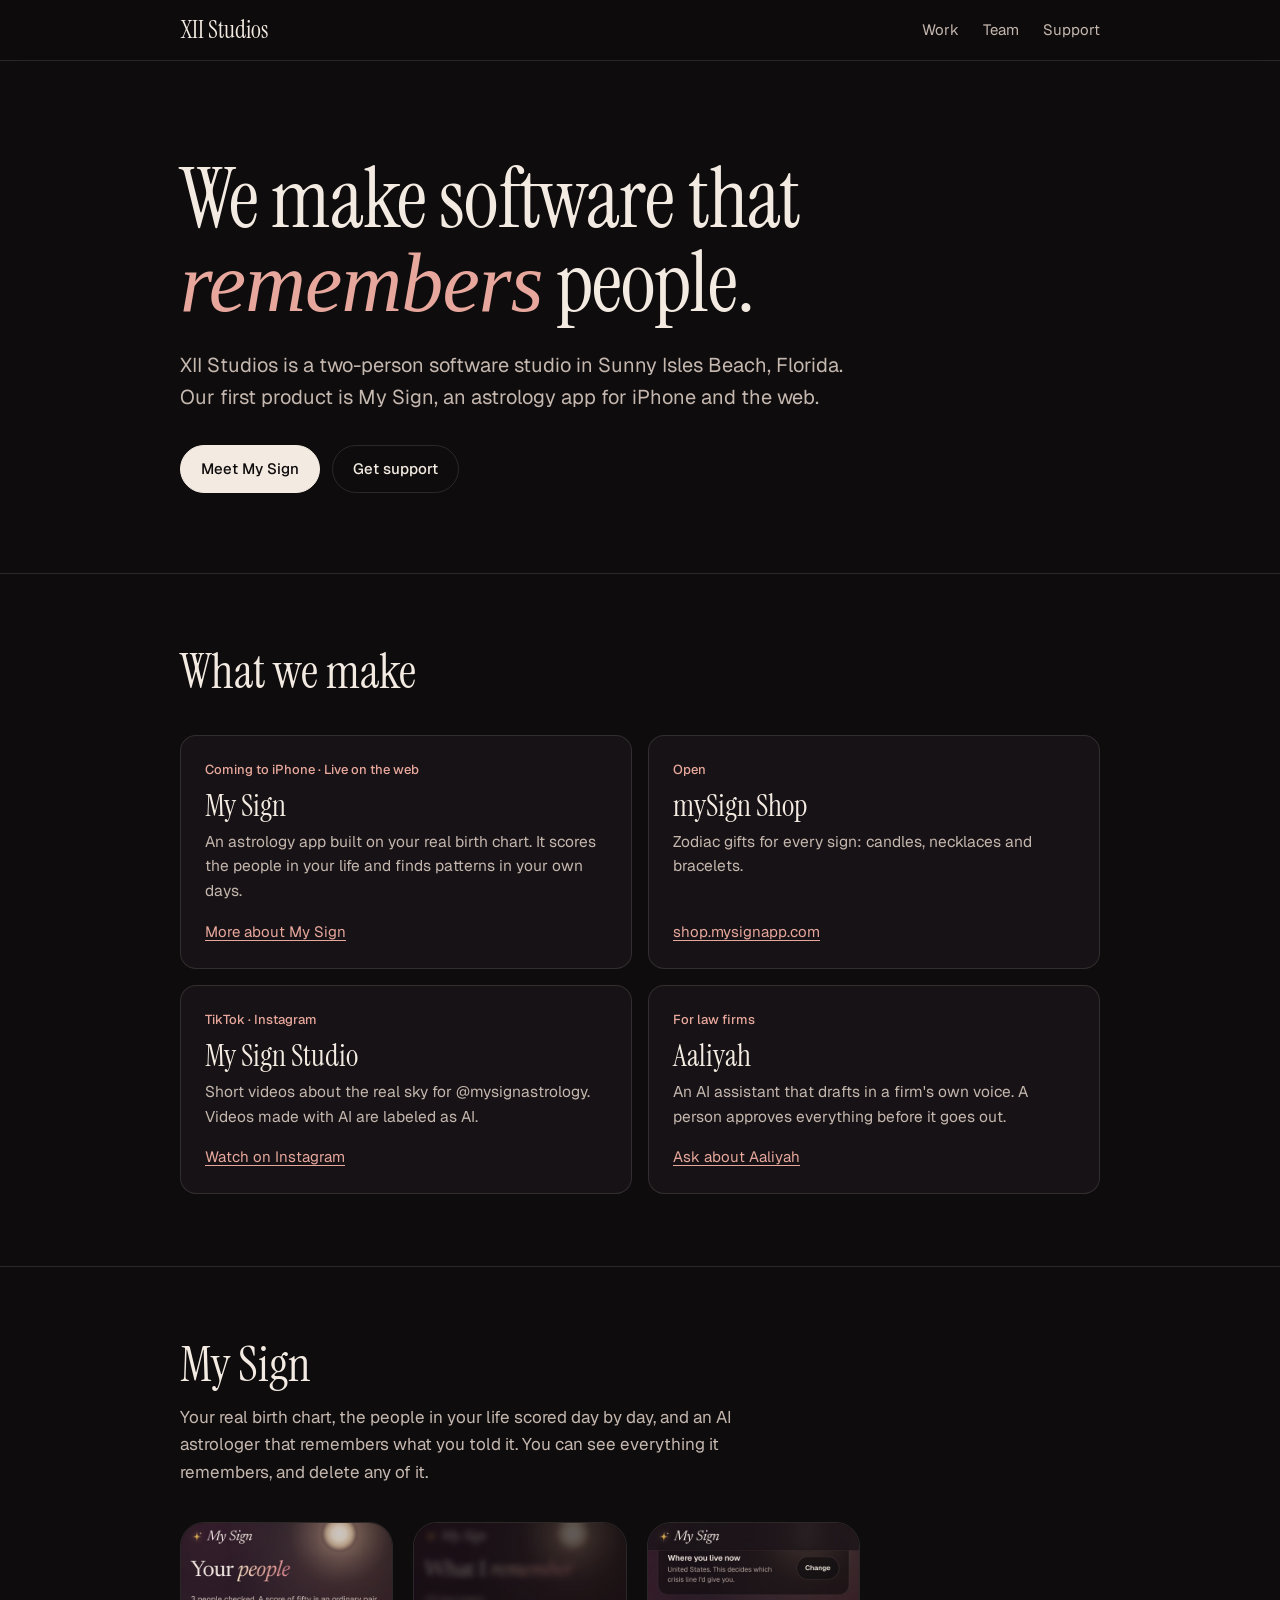
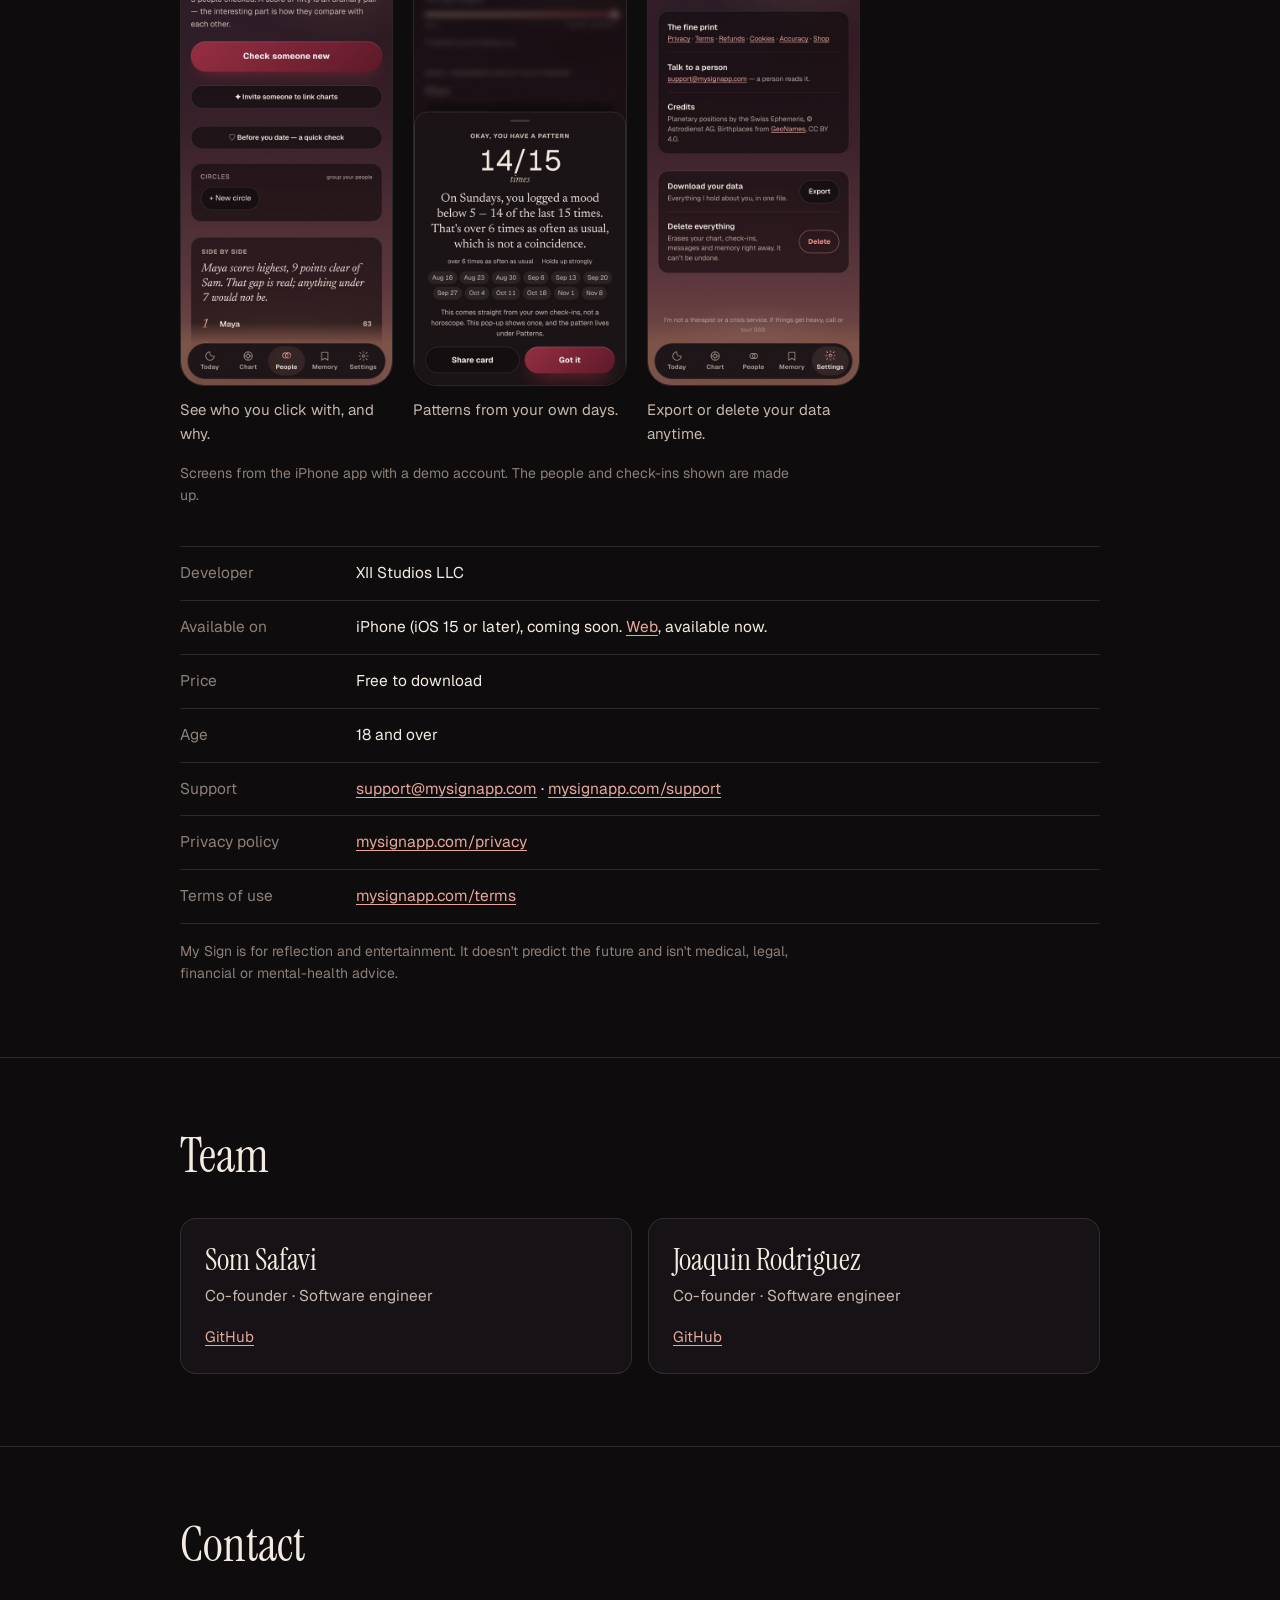
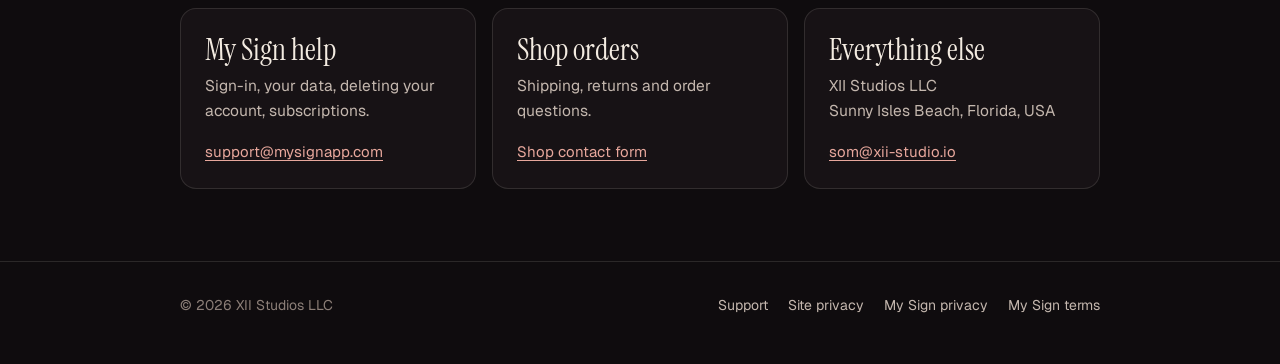
==== commit 765498ec: "Simplify XII Studios site One clear page: hero, four project cards, My Sign with three screens and i" ====
--- a/index.html
+++ b/index.html
@@ -2,10 +2,10 @@
 <html lang="en">
 <head>
 <meta charset="utf-8">
-<meta name="viewport" content="width=device-width, initial-scale=1, viewport-fit=cover">
+<meta name="viewport" content="width=device-width, initial-scale=1">
 <title>XII Studios: makers of My Sign</title>
-<meta name="description" content="XII Studios LLC is a small software studio in Sunny Isles Beach, Florida. We make My Sign, an astrology app for iPhone and the web, the mySign Shop, the My Sign Studio and Aaliyah.">
-<meta name="theme-color" content="#0c090b">
+<meta name="description" content="XII Studios LLC is a small software studio in Sunny Isles Beach, Florida. We make My Sign, an astrology app for iPhone and the web, and the mySign Shop.">
+<meta name="theme-color" content="#0f0c0e">
 <link rel="canonical" href="https://xii-studio.io/">
 <link rel="icon" href="assets/favicon.svg" type="image/svg+xml">
 <meta property="og:type" content="website">
@@ -13,9 +13,7 @@
 <meta property="og:description" content="We make software that remembers people. Makers of My Sign.">
 <meta property="og:url" content="https://xii-studio.io/">
 <meta property="og:image" content="https://xii-studio.io/assets/img/1-people.jpg">
-<link rel="preload" href="assets/fonts/instrument-serif-latin-400-normal.woff2" as="font" type="font/woff2" crossorigin>
 <link rel="stylesheet" href="assets/site.css">
-<script>document.documentElement.classList.add('js')</script>
 <script type="application/ld+json">
 {"@context":"https://schema.org","@type":"Organization","name":"XII Studios LLC","alternateName":"XII Studios","url":"https://xii-studio.io/","email":"som@xii-studio.io",
 "address":{"@type":"PostalAddress","addressLocality":"Sunny Isles Beach","addressRegion":"FL","addressCountry":"US"},
@@ -29,16 +27,11 @@
 
 <nav class="nav" aria-label="Main">
   <div class="wrap">
-    <a class="brand" href="./" aria-label="XII Studios, home">
-      <svg viewBox="0 0 32 32" aria-hidden="true"><circle cx="16" cy="16" r="14.5" fill="none" stroke="#cfae72" stroke-width="1"/><g stroke="#f3ebe1" stroke-width="1.2"><line x1="16" y1="2.5" x2="16" y2="7"/><line x1="16" y1="25" x2="16" y2="29.5" opacity=".35"/><line x1="2.5" y1="16" x2="6" y2="16" opacity=".35"/><line x1="26" y1="16" x2="29.5" y2="16" opacity=".35"/></g><circle cx="16" cy="16" r="2" fill="#e7a79c"/></svg>
-      <b>XII Studios</b>
-    </a>
+    <a class="brand" href="./">XII Studios</a>
     <ul>
       <li><a href="#work">Work</a></li>
-      <li><a href="#my-sign">My Sign</a></li>
-      <li><a href="#studio">Studio</a></li>
       <li><a href="#team">Team</a></li>
-      <li class="keep"><a class="pill" href="support.html">Support</a></li>
+      <li><a href="support.html">Support</a></li>
     </ul>
   </div>
 </nav>
@@ -47,380 +40,97 @@
 
 <header class="hero">
   <div class="wrap">
-    <div>
-      <div class="kicker mono"><span><i></i>XII Studios LLC</span><span>Sunny Isles Beach, Florida</span></div>
-      <h1>We make software that <em>remembers</em> people.</h1>
-      <p class="lede">A two-person software studio. Our first product is My Sign, an astrology app that keeps track of your days, your people and what you told it last week. We also run its shop and its film studio, and we build Aaliyah for law firms.</p>
-      <div class="ctas">
-        <a class="btn solid" href="#my-sign">Meet My Sign <span class="arr" aria-hidden="true">→</span></a>
-        <a class="btn" href="support.html">Get support</a>
-      </div>
-    </div>
-    <div class="dial" aria-hidden="true">
-      <svg viewBox="0 0 520 520" role="img">
-      <defs><radialGradient id="g" cx="50%" cy="50%" r="50%"><stop offset="0" stop-color="#7c2235" stop-opacity=".55"/><stop offset=".6" stop-color="#7c2235" stop-opacity=".08"/><stop offset="1" stop-color="#7c2235" stop-opacity="0"/></radialGradient>
-      <linearGradient id="h" x1="0" y1="1" x2="0" y2="0"><stop offset="0" stop-color="#e7a79c" stop-opacity="0"/><stop offset="1" stop-color="#e7a79c"/></linearGradient></defs>
-      <circle cx="260" cy="260" r="250" fill="url(#g)"/>
-      <circle cx="260" cy="260" r="236" fill="none" stroke="rgba(243,235,225,.18)"/>
-      <circle cx="260" cy="260" r="176" fill="none" stroke="rgba(243,235,225,.10)"/>
-      <circle cx="260" cy="260" r="118" fill="none" stroke="rgba(207,174,114,.35)" stroke-dasharray="2 6"/>
-      <g class="spin">
-      <line x1="260.0" y1="24.0" x2="260.0" y2="38.0" stroke="rgba(243,235,225,.55)"/>
-      <line x1="272.4" y1="24.3" x2="272.0" y2="30.3" stroke="rgba(243,235,225,.22)"/>
-      <line x1="284.7" y1="25.3" x2="284.0" y2="31.3" stroke="rgba(243,235,225,.22)"/>
-      <line x1="296.9" y1="26.9" x2="296.0" y2="32.8" stroke="rgba(243,235,225,.22)"/>
-      <line x1="309.1" y1="29.2" x2="307.8" y2="35.0" stroke="rgba(243,235,225,.22)"/>
-      <line x1="321.1" y1="32.0" x2="319.5" y2="37.8" stroke="rgba(243,235,225,.22)"/>
-      <line x1="332.9" y1="35.6" x2="331.1" y2="41.3" stroke="rgba(243,235,225,.22)"/>
-      <line x1="344.6" y1="39.7" x2="342.4" y2="45.3" stroke="rgba(243,235,225,.22)"/>
-      <line x1="356.0" y1="44.4" x2="353.5" y2="49.9" stroke="rgba(243,235,225,.22)"/>
-      <line x1="367.1" y1="49.7" x2="364.4" y2="55.1" stroke="rgba(243,235,225,.22)"/>
-      <line x1="378.0" y1="55.6" x2="371.0" y2="67.7" stroke="rgba(243,235,225,.55)"/>
-      <line x1="388.5" y1="62.1" x2="385.3" y2="67.1" stroke="rgba(243,235,225,.22)"/>
-      <line x1="398.7" y1="69.1" x2="395.2" y2="73.9" stroke="rgba(243,235,225,.22)"/>
-      <line x1="408.5" y1="76.6" x2="404.7" y2="81.3" stroke="rgba(243,235,225,.22)"/>
-      <line x1="417.9" y1="84.6" x2="413.9" y2="89.1" stroke="rgba(243,235,225,.22)"/>
-      <line x1="426.9" y1="93.1" x2="422.6" y2="97.4" stroke="rgba(243,235,225,.22)"/>
-      <line x1="435.4" y1="102.1" x2="430.9" y2="106.1" stroke="rgba(243,235,225,.22)"/>
-      <line x1="443.4" y1="111.5" x2="438.7" y2="115.3" stroke="rgba(243,235,225,.22)"/>
-      <line x1="450.9" y1="121.3" x2="446.1" y2="124.8" stroke="rgba(243,235,225,.22)"/>
-      <line x1="457.9" y1="131.5" x2="452.9" y2="134.7" stroke="rgba(243,235,225,.22)"/>
-      <line x1="464.4" y1="142.0" x2="452.3" y2="149.0" stroke="rgba(243,235,225,.55)"/>
-      <line x1="470.3" y1="152.9" x2="464.9" y2="155.6" stroke="rgba(243,235,225,.22)"/>
-      <line x1="475.6" y1="164.0" x2="470.1" y2="166.5" stroke="rgba(243,235,225,.22)"/>
-      <line x1="480.3" y1="175.4" x2="474.7" y2="177.6" stroke="rgba(243,235,225,.22)"/>
-      <line x1="484.4" y1="187.1" x2="478.7" y2="188.9" stroke="rgba(243,235,225,.22)"/>
-      <line x1="488.0" y1="198.9" x2="482.2" y2="200.5" stroke="rgba(243,235,225,.22)"/>
-      <line x1="490.8" y1="210.9" x2="485.0" y2="212.2" stroke="rgba(243,235,225,.22)"/>
-      <line x1="493.1" y1="223.1" x2="487.2" y2="224.0" stroke="rgba(243,235,225,.22)"/>
-      <line x1="494.7" y1="235.3" x2="488.7" y2="236.0" stroke="rgba(243,235,225,.22)"/>
-      <line x1="495.7" y1="247.6" x2="489.7" y2="248.0" stroke="rgba(243,235,225,.22)"/>
-      <line x1="496.0" y1="260.0" x2="482.0" y2="260.0" stroke="rgba(243,235,225,.55)"/>
-      <line x1="495.7" y1="272.4" x2="489.7" y2="272.0" stroke="rgba(243,235,225,.22)"/>
-      <line x1="494.7" y1="284.7" x2="488.7" y2="284.0" stroke="rgba(243,235,225,.22)"/>
-      <line x1="493.1" y1="296.9" x2="487.2" y2="296.0" stroke="rgba(243,235,225,.22)"/>
-      <line x1="490.8" y1="309.1" x2="485.0" y2="307.8" stroke="rgba(243,235,225,.22)"/>
-      <line x1="488.0" y1="321.1" x2="482.2" y2="319.5" stroke="rgba(243,235,225,.22)"/>
-      <line x1="484.4" y1="332.9" x2="478.7" y2="331.1" stroke="rgba(243,235,225,.22)"/>
-      <line x1="480.3" y1="344.6" x2="474.7" y2="342.4" stroke="rgba(243,235,225,.22)"/>
-      <line x1="475.6" y1="356.0" x2="470.1" y2="353.5" stroke="rgba(243,235,225,.22)"/>
-      <line x1="470.3" y1="367.1" x2="464.9" y2="364.4" stroke="rgba(243,235,225,.22)"/>
-      <line x1="464.4" y1="378.0" x2="452.3" y2="371.0" stroke="rgba(243,235,225,.55)"/>
-      <line x1="457.9" y1="388.5" x2="452.9" y2="385.3" stroke="rgba(243,235,225,.22)"/>
-      <line x1="450.9" y1="398.7" x2="446.1" y2="395.2" stroke="rgba(243,235,225,.22)"/>
-      <line x1="443.4" y1="408.5" x2="438.7" y2="404.7" stroke="rgba(243,235,225,.22)"/>
-      <line x1="435.4" y1="417.9" x2="430.9" y2="413.9" stroke="rgba(243,235,225,.22)"/>
-      <line x1="426.9" y1="426.9" x2="422.6" y2="422.6" stroke="rgba(243,235,225,.22)"/>
-      <line x1="417.9" y1="435.4" x2="413.9" y2="430.9" stroke="rgba(243,235,225,.22)"/>
-      <line x1="408.5" y1="443.4" x2="404.7" y2="438.7" stroke="rgba(243,235,225,.22)"/>
-      <line x1="398.7" y1="450.9" x2="395.2" y2="446.1" stroke="rgba(243,235,225,.22)"/>
-      <line x1="388.5" y1="457.9" x2="385.3" y2="452.9" stroke="rgba(243,235,225,.22)"/>
-      <line x1="378.0" y1="464.4" x2="371.0" y2="452.3" stroke="rgba(243,235,225,.55)"/>
-      <line x1="367.1" y1="470.3" x2="364.4" y2="464.9" stroke="rgba(243,235,225,.22)"/>
-      <line x1="356.0" y1="475.6" x2="353.5" y2="470.1" stroke="rgba(243,235,225,.22)"/>
-      <line x1="344.6" y1="480.3" x2="342.4" y2="474.7" stroke="rgba(243,235,225,.22)"/>
-      <line x1="332.9" y1="484.4" x2="331.1" y2="478.7" stroke="rgba(243,235,225,.22)"/>
-      <line x1="321.1" y1="488.0" x2="319.5" y2="482.2" stroke="rgba(243,235,225,.22)"/>
-      <line x1="309.1" y1="490.8" x2="307.8" y2="485.0" stroke="rgba(243,235,225,.22)"/>
-      <line x1="296.9" y1="493.1" x2="296.0" y2="487.2" stroke="rgba(243,235,225,.22)"/>
-      <line x1="284.7" y1="494.7" x2="284.0" y2="488.7" stroke="rgba(243,235,225,.22)"/>
-      <line x1="272.4" y1="495.7" x2="272.0" y2="489.7" stroke="rgba(243,235,225,.22)"/>
-      <line x1="260.0" y1="496.0" x2="260.0" y2="482.0" stroke="rgba(243,235,225,.55)"/>
-      <line x1="247.6" y1="495.7" x2="248.0" y2="489.7" stroke="rgba(243,235,225,.22)"/>
-      <line x1="235.3" y1="494.7" x2="236.0" y2="488.7" stroke="rgba(243,235,225,.22)"/>
-      <line x1="223.1" y1="493.1" x2="224.0" y2="487.2" stroke="rgba(243,235,225,.22)"/>
-      <line x1="210.9" y1="490.8" x2="212.2" y2="485.0" stroke="rgba(243,235,225,.22)"/>
-      <line x1="198.9" y1="488.0" x2="200.5" y2="482.2" stroke="rgba(243,235,225,.22)"/>
-      <line x1="187.1" y1="484.4" x2="188.9" y2="478.7" stroke="rgba(243,235,225,.22)"/>
-      <line x1="175.4" y1="480.3" x2="177.6" y2="474.7" stroke="rgba(243,235,225,.22)"/>
-      <line x1="164.0" y1="475.6" x2="166.5" y2="470.1" stroke="rgba(243,235,225,.22)"/>
-      <line x1="152.9" y1="470.3" x2="155.6" y2="464.9" stroke="rgba(243,235,225,.22)"/>
-      <line x1="142.0" y1="464.4" x2="149.0" y2="452.3" stroke="rgba(243,235,225,.55)"/>
-      <line x1="131.5" y1="457.9" x2="134.7" y2="452.9" stroke="rgba(243,235,225,.22)"/>
-      <line x1="121.3" y1="450.9" x2="124.8" y2="446.1" stroke="rgba(243,235,225,.22)"/>
-      <line x1="111.5" y1="443.4" x2="115.3" y2="438.7" stroke="rgba(243,235,225,.22)"/>
-      <line x1="102.1" y1="435.4" x2="106.1" y2="430.9" stroke="rgba(243,235,225,.22)"/>
-      <line x1="93.1" y1="426.9" x2="97.4" y2="422.6" stroke="rgba(243,235,225,.22)"/>
-      <line x1="84.6" y1="417.9" x2="89.1" y2="413.9" stroke="rgba(243,235,225,.22)"/>
-      <line x1="76.6" y1="408.5" x2="81.3" y2="404.7" stroke="rgba(243,235,225,.22)"/>
-      <line x1="69.1" y1="398.7" x2="73.9" y2="395.2" stroke="rgba(243,235,225,.22)"/>
-      <line x1="62.1" y1="388.5" x2="67.1" y2="385.3" stroke="rgba(243,235,225,.22)"/>
-      <line x1="55.6" y1="378.0" x2="67.7" y2="371.0" stroke="rgba(243,235,225,.55)"/>
-      <line x1="49.7" y1="367.1" x2="55.1" y2="364.4" stroke="rgba(243,235,225,.22)"/>
-      <line x1="44.4" y1="356.0" x2="49.9" y2="353.5" stroke="rgba(243,235,225,.22)"/>
-      <line x1="39.7" y1="344.6" x2="45.3" y2="342.4" stroke="rgba(243,235,225,.22)"/>
-      <line x1="35.6" y1="332.9" x2="41.3" y2="331.1" stroke="rgba(243,235,225,.22)"/>
-      <line x1="32.0" y1="321.1" x2="37.8" y2="319.5" stroke="rgba(243,235,225,.22)"/>
-      <line x1="29.2" y1="309.1" x2="35.0" y2="307.8" stroke="rgba(243,235,225,.22)"/>
-      <line x1="26.9" y1="296.9" x2="32.8" y2="296.0" stroke="rgba(243,235,225,.22)"/>
-      <line x1="25.3" y1="284.7" x2="31.3" y2="284.0" stroke="rgba(243,235,225,.22)"/>
-      <line x1="24.3" y1="272.4" x2="30.3" y2="272.0" stroke="rgba(243,235,225,.22)"/>
-      <line x1="24.0" y1="260.0" x2="38.0" y2="260.0" stroke="rgba(243,235,225,.55)"/>
-      <line x1="24.3" y1="247.6" x2="30.3" y2="248.0" stroke="rgba(243,235,225,.22)"/>
-      <line x1="25.3" y1="235.3" x2="31.3" y2="236.0" stroke="rgba(243,235,225,.22)"/>
-      <line x1="26.9" y1="223.1" x2="32.8" y2="224.0" stroke="rgba(243,235,225,.22)"/>
-      <line x1="29.2" y1="210.9" x2="35.0" y2="212.2" stroke="rgba(243,235,225,.22)"/>
-      <line x1="32.0" y1="198.9" x2="37.8" y2="200.5" stroke="rgba(243,235,225,.22)"/>
-      <line x1="35.6" y1="187.1" x2="41.3" y2="188.9" stroke="rgba(243,235,225,.22)"/>
-      <line x1="39.7" y1="175.4" x2="45.3" y2="177.6" stroke="rgba(243,235,225,.22)"/>
-      <line x1="44.4" y1="164.0" x2="49.9" y2="166.5" stroke="rgba(243,235,225,.22)"/>
-      <line x1="49.7" y1="152.9" x2="55.1" y2="155.6" stroke="rgba(243,235,225,.22)"/>
-      <line x1="55.6" y1="142.0" x2="67.7" y2="149.0" stroke="rgba(243,235,225,.55)"/>
-      <line x1="62.1" y1="131.5" x2="67.1" y2="134.7" stroke="rgba(243,235,225,.22)"/>
-      <line x1="69.1" y1="121.3" x2="73.9" y2="124.8" stroke="rgba(243,235,225,.22)"/>
-      <line x1="76.6" y1="111.5" x2="81.3" y2="115.3" stroke="rgba(243,235,225,.22)"/>
-      <line x1="84.6" y1="102.1" x2="89.1" y2="106.1" stroke="rgba(243,235,225,.22)"/>
-      <line x1="93.1" y1="93.1" x2="97.4" y2="97.4" stroke="rgba(243,235,225,.22)"/>
-      <line x1="102.1" y1="84.6" x2="106.1" y2="89.1" stroke="rgba(243,235,225,.22)"/>
-      <line x1="111.5" y1="76.6" x2="115.3" y2="81.3" stroke="rgba(243,235,225,.22)"/>
-      <line x1="121.3" y1="69.1" x2="124.8" y2="73.9" stroke="rgba(243,235,225,.22)"/>
-      <line x1="131.5" y1="62.1" x2="134.7" y2="67.1" stroke="rgba(243,235,225,.22)"/>
-      <line x1="142.0" y1="55.6" x2="149.0" y2="67.7" stroke="rgba(243,235,225,.55)"/>
-      <line x1="152.9" y1="49.7" x2="155.6" y2="55.1" stroke="rgba(243,235,225,.22)"/>
-      <line x1="164.0" y1="44.4" x2="166.5" y2="49.9" stroke="rgba(243,235,225,.22)"/>
-      <line x1="175.4" y1="39.7" x2="177.6" y2="45.3" stroke="rgba(243,235,225,.22)"/>
-      <line x1="187.1" y1="35.6" x2="188.9" y2="41.3" stroke="rgba(243,235,225,.22)"/>
-      <line x1="198.9" y1="32.0" x2="200.5" y2="37.8" stroke="rgba(243,235,225,.22)"/>
-      <line x1="210.9" y1="29.2" x2="212.2" y2="35.0" stroke="rgba(243,235,225,.22)"/>
-      <line x1="223.1" y1="26.9" x2="224.0" y2="32.8" stroke="rgba(243,235,225,.22)"/>
-      <line x1="235.3" y1="25.3" x2="236.0" y2="31.3" stroke="rgba(243,235,225,.22)"/>
-      <line x1="247.6" y1="24.3" x2="248.0" y2="30.3" stroke="rgba(243,235,225,.22)"/>
-      </g>
-      <text x="260.0" y="65.0" text-anchor="middle" font-size="30" style="fill:#cfae72">XII</text>
-      <text x="361.5" y="92.2" text-anchor="middle" font-size="20" opacity=".7">I</text>
-      <text x="435.8" y="166.5" text-anchor="middle" font-size="20" opacity=".7">II</text>
-      <text x="463.0" y="268.0" text-anchor="middle" font-size="20" opacity=".7">III</text>
-      <text x="435.8" y="369.5" text-anchor="middle" font-size="20" opacity=".7">IV</text>
-      <text x="361.5" y="443.8" text-anchor="middle" font-size="20" opacity=".7">V</text>
-      <text x="260.0" y="471.0" text-anchor="middle" font-size="20" opacity=".7">VI</text>
-      <text x="158.5" y="443.8" text-anchor="middle" font-size="20" opacity=".7">VII</text>
-      <text x="84.2" y="369.5" text-anchor="middle" font-size="20" opacity=".7">VIII</text>
-      <text x="57.0" y="268.0" text-anchor="middle" font-size="20" opacity=".7">IX</text>
-      <text x="84.2" y="166.5" text-anchor="middle" font-size="20" opacity=".7">X</text>
-      <text x="158.5" y="92.2" text-anchor="middle" font-size="20" opacity=".7">XI</text>
-      <g class="spin-r">
-      <path d="M311.3 119.0 L375.9 228.9 L374.9 356.4 L224.1 358.7 L119.0 311.3 L161.9 177.7 Z" fill="none" stroke="rgba(231,167,156,.28)"/>
-      <circle cx="311.3" cy="119.0" r="2.6" fill="#f3ebe1"/>
-      <circle cx="375.9" cy="228.9" r="2.6" fill="#f3ebe1"/>
-      <circle cx="374.9" cy="356.4" r="2.6" fill="#f3ebe1"/>
-      <circle cx="224.1" cy="358.7" r="2.6" fill="#f3ebe1"/>
-      <circle cx="119.0" cy="311.3" r="2.6" fill="#f3ebe1"/>
-      <circle cx="161.9" cy="177.7" r="2.6" fill="#f3ebe1"/>
-      </g>
-      <circle cx="348.0" cy="107.6" r="5" fill="#0c090b" stroke="#e7a79c" stroke-width="1.5"/>
-      <text class="lbl" x="335.0" y="134.1" text-anchor="end">My Sign</text>
-      <circle cx="412.4" cy="172.0" r="5" fill="#0c090b" stroke="#e7a79c" stroke-width="1.5"/>
-      <text class="lbl" x="389.9" y="189.0" text-anchor="end">Shop</text>
-      <circle cx="436.0" cy="260.0" r="5" fill="#0c090b" stroke="#e7a79c" stroke-width="1.5"/>
-      <text class="lbl" x="410.0" y="264.0" text-anchor="end">Studio</text>
-      <circle cx="412.4" cy="348.0" r="5" fill="#0c090b" stroke="#e7a79c" stroke-width="1.5"/>
-      <text class="lbl" x="389.9" y="339.0" text-anchor="end">Aaliyah</text>
-      <line x1="260" y1="260" x2="260" y2="58" stroke="url(#h)" stroke-width="1.5"/>
-      <circle cx="260" cy="260" r="7" fill="#e7a79c"/><circle cx="260" cy="260" r="16" fill="none" stroke="rgba(231,167,156,.35)"/>
-      </svg>
+    <h1>We make software that <em>remembers</em> people.</h1>
+    <p class="lede">XII Studios is a two-person software studio in Sunny Isles Beach, Florida. Our first product is My Sign, an astrology app for iPhone and the web.</p>
+    <div class="btns">
+      <a class="btn solid" href="#my-sign">Meet My Sign</a>
+      <a class="btn" href="support.html">Get support</a>
     </div>
   </div>
 </header>
 
-<section class="band" id="work" aria-labelledby="work-h">
+<section id="work" aria-labelledby="work-h">
   <div class="wrap">
-    <div class="eyebrow mono reveal"><span class="num">Index</span>Everything we make</div>
-    <h2 class="h2 reveal" id="work-h">Four projects, <em>one idea</em>: software should know who it's talking to.</h2>
-    <ol class="ledger">
-      <li class="reveal"><a href="#my-sign">
-        <span class="n">I</span><h3>My Sign</h3>
-        <p>An astrology companion: your real birth chart, the people in your life, and patterns from your own days.</p>
-        <span class="st"><b>Coming to iPhone</b>Live on the web</span><span class="go" aria-hidden="true">→</span></a></li>
-      <li class="reveal"><a href="#shop">
-        <span class="n">II</span><h3>mySign Shop</h3>
-        <p>Zodiac gifts for every sign: candles, necklaces and bracelets, chosen to go with the app.</p>
-        <span class="st"><b>Open</b>shop.mysignapp.com</span><span class="go" aria-hidden="true">→</span></a></li>
-      <li class="reveal"><a href="#studio">
-        <span class="n">III</span><h3>My Sign Studio</h3>
-        <p>Our in-house film unit. Short videos about the real sky for @mysignastrology on TikTok and Instagram.</p>
-        <span class="st"><b>Publishing</b>TikTok · Instagram</span><span class="go" aria-hidden="true">→</span></a></li>
-      <li class="reveal"><a href="#aaliyah">
-        <span class="n">IV</span><h3>Aaliyah</h3>
-        <p>An AI assistant for law firms. She drafts in the firm's own voice, and a person approves everything.</p>
-        <span class="st"><b>Built</b>For law firms</span><span class="go" aria-hidden="true">→</span></a></li>
-    </ol>
-  </div>
-</section>
-
-<section class="band" id="my-sign" aria-labelledby="ms-h">
-  <div class="wrap">
-    <div class="chapter-head">
-      <div>
-        <div class="eyebrow mono reveal"><span class="num">I</span>My Sign: Astrology &amp; People</div>
-        <h2 class="h2 reveal" id="ms-h">Astrology that <em>remembers</em> you.</h2>
-      </div>
-      <span class="status reveal"><i></i>Coming to iPhone · live at mysignapp.com</span>
-    </div>
-    <p class="intro reveal">My Sign starts from your real birth chart and the real sky, calculated from your exact birth date, time and place. It scores the people in your life from both full charts, finds patterns in your own mood check-ins, and has an AI astrologer that remembers what you've told it. You can see everything it remembers, and forget any of it.</p>
-
-    <div class="strip" role="list" aria-label="Screens from the My Sign iPhone app">
-      <figure role="listitem"><div class="phone"><img src="assets/img/1-people.jpg" width="506" height="1100" loading="lazy" alt="The People screen, with three people ranked by compatibility score"></div>
-        <figcaption><small>People</small>See who you click with, and why.</figcaption></figure>
-      <figure role="listitem"><div class="phone"><img src="assets/img/2-today-with-maya.jpg" width="506" height="1100" loading="lazy" alt="One person's card, with spark, ease and staying power scores and today's score with a two-week trend"></div>
-        <figcaption><small>Today with someone</small>Every relationship has weather. Check today's.</figcaption></figure>
-      <figure role="listitem"><div class="phone"><img src="assets/img/3-pattern.jpg" width="506" height="1100" loading="lazy" alt="A pattern found in the user's own check-ins: on Sundays, mood below 5, 14 of the last 15 times"></div>
-        <figcaption><small>Patterns</small>Patterns from your own days, not your sign.</figcaption></figure>
-      <figure role="listitem"><div class="phone"><img src="assets/img/4-today.jpg" width="506" height="1100" loading="lazy" alt="The Today screen, with a line for the day and the planet behind it"></div>
-        <figcaption><small>Today</small>A line for today, from your real sky.</figcaption></figure>
-      <figure role="listitem"><div class="phone"><img src="assets/img/5-chart.jpg" width="506" height="1100" loading="lazy" alt="A birth chart with Sun, Moon and rising sign and a written reading"></div>
-        <figcaption><small>Chart</small>Your birth chart, in plain words.</figcaption></figure>
-      <figure role="listitem"><div class="phone"><img src="assets/img/6-your-data.jpg" width="506" height="1100" loading="lazy" alt="Settings, with support contact, Download your data and Delete everything"></div>
-        <figcaption><small>Your data</small>Export it or delete it anytime.</figcaption></figure>
-    </div>
-    <p class="note">Screens captured from the iPhone build with a demo account. The people and check-ins shown are made up.</p>
-
-    <dl class="facts reveal">
-      <div><dt>Developer</dt><dd>XII Studios LLC</dd></div>
-      <div><dt>Platforms</dt><dd>iPhone (iOS 15 or later), coming soon. Web, available now.</dd></div>
-      <div><dt>Age</dt><dd>18 and over</dd></div>
-      <div><dt>Price</dt><dd>Free to download</dd></div>
-      <div><dt>Support</dt><dd><a href="https://mysignapp.com/support">mysignapp.com/support</a><br><a href="mailto:support@mysignapp.com">support@mysignapp.com</a></dd></div>
-      <div><dt>Privacy policy</dt><dd><a href="https://mysignapp.com/privacy">mysignapp.com/privacy</a></dd></div>
-      <div><dt>Terms of use</dt><dd><a href="https://mysignapp.com/terms">mysignapp.com/terms</a></dd></div>
-      <div><dt>Your data</dt><dd>No ads, no tracking. Export or delete your account from Settings.</dd></div>
-    </dl>
-    <p class="note">My Sign is for reflection and entertainment. It doesn't predict the future and isn't medical, legal, financial or mental-health advice. Planetary positions come from the Swiss Ephemeris; see <a href="https://mysignapp.com/accuracy" style="color:var(--rose)">how we check them</a>.</p>
-    <div class="links">
-      <a class="btn solid" href="https://mysignapp.com">Open My Sign on the web <span class="arr" aria-hidden="true">→</span></a>
-      <a class="btn" href="https://mysignapp.com/support">My Sign support</a>
+    <h2 id="work-h">What we make</h2>
+    <div class="projects">
+      <article class="card">
+        <span class="tag">Coming to iPhone · Live on the web</span>
+        <h3>My Sign</h3>
+        <p>An astrology app built on your real birth chart. It scores the people in your life and finds patterns in your own days.</p>
+        <a href="#my-sign">More about My Sign</a>
+      </article>
+      <article class="card">
+        <span class="tag">Open</span>
+        <h3>mySign Shop</h3>
+        <p>Zodiac gifts for every sign: candles, necklaces and bracelets.</p>
+        <a href="https://shop.mysignapp.com">shop.mysignapp.com</a>
+      </article>
+      <article class="card">
+        <span class="tag">TikTok · Instagram</span>
+        <h3>My Sign Studio</h3>
+        <p>Short videos about the real sky for @mysignastrology. Videos made with AI are labeled as AI.</p>
+        <a href="https://www.instagram.com/mysignastrology/">Watch on Instagram</a>
+      </article>
+      <article class="card">
+        <span class="tag">For law firms</span>
+        <h3>Aaliyah</h3>
+        <p>An AI assistant that drafts in a firm's own voice. A person approves everything before it goes out.</p>
+        <a href="mailto:som@xii-studio.io">Ask about Aaliyah</a>
+      </article>
     </div>
   </div>
 </section>
 
-<section class="band" id="shop" aria-labelledby="shop-h">
+<section id="my-sign" aria-labelledby="ms-h">
   <div class="wrap">
-    <div class="eyebrow mono reveal"><span class="num">II</span>mySign Shop</div>
-    <h2 class="h2 reveal" id="shop-h">Gifts for <em>every</em> sign.</h2>
-    <div class="split">
-      <div class="reveal">
-        <p class="intro" style="margin-top:0">The shop is where My Sign becomes something you can hold or give: zodiac candles, necklaces, bracelets and scents, picked for each of the twelve signs. Some pieces ship straight from the independent makers who craft them.</p>
-        <ul class="list">
-          <li><b>Where</b><span><a href="https://shop.mysignapp.com" style="color:var(--rose)">shop.mysignapp.com</a></span></li>
-          <li><b>Run by</b><span>XII Studios LLC, on Shopify</span></li>
-          <li><b>Orders</b><span><a href="https://shop.mysignapp.com/pages/contact" style="color:var(--rose)">Contact form</a> or <a href="mailto:som@xii-studio.io" style="color:var(--rose)">som@xii-studio.io</a></span></li>
-          <li><b>Returns</b><span><a href="https://shop.mysignapp.com/policies/refund-policy" style="color:var(--rose)">Refund policy</a></span></li>
-        </ul>
-        <div class="links"><a class="btn solid" href="https://shop.mysignapp.com">Visit the shop <span class="arr" aria-hidden="true">→</span></a></div>
-      </div>
-      <div class="signs reveal" aria-label="The twelve signs">
-        <div><span>&#9800;&#xFE0E;</span><small>Aries</small></div>
-        <div><span>&#9801;&#xFE0E;</span><small>Taurus</small></div>
-        <div><span>&#9802;&#xFE0E;</span><small>Gemini</small></div>
-        <div><span>&#9803;&#xFE0E;</span><small>Cancer</small></div>
-        <div><span>&#9804;&#xFE0E;</span><small>Leo</small></div>
-        <div><span>&#9805;&#xFE0E;</span><small>Virgo</small></div>
-        <div><span>&#9806;&#xFE0E;</span><small>Libra</small></div>
-        <div><span>&#9807;&#xFE0E;</span><small>Scorpio</small></div>
-        <div><span>&#9808;&#xFE0E;</span><small>Sagittarius</small></div>
-        <div><span>&#9809;&#xFE0E;</span><small>Capricorn</small></div>
-        <div><span>&#9810;&#xFE0E;</span><small>Aquarius</small></div>
-        <div><span>&#9811;&#xFE0E;</span><small>Pisces</small></div>
-      </div>
+    <h2 id="ms-h">My Sign</h2>
+    <p class="sub">Your real birth chart, the people in your life scored day by day, and an AI astrologer that remembers what you told it. You can see everything it remembers, and delete any of it.</p>
+
+    <div class="shots">
+      <figure><img src="assets/img/1-people.jpg" width="506" height="1100" loading="lazy" alt="The People screen, with three people ranked by compatibility score"><figcaption>See who you click with, and why.</figcaption></figure>
+      <figure><img src="assets/img/3-pattern.jpg" width="506" height="1100" loading="lazy" alt="A pattern found in the user's own check-ins: on Sundays, mood below 5, 14 of the last 15 times"><figcaption>Patterns from your own days.</figcaption></figure>
+      <figure><img src="assets/img/6-your-data.jpg" width="506" height="1100" loading="lazy" alt="Settings, with support contact, Download your data and Delete everything"><figcaption>Export or delete your data anytime.</figcaption></figure>
+    </div>
+    <p class="fine">Screens from the iPhone app with a demo account. The people and check-ins shown are made up.</p>
+
+    <dl class="details">
+      <div><dt>Developer</dt><dd>XII Studios LLC</dd></div>
+      <div><dt>Available on</dt><dd>iPhone (iOS 15 or later), coming soon. <a href="https://mysignapp.com">Web</a>, available now.</dd></div>
+      <div><dt>Price</dt><dd>Free to download</dd></div>
+      <div><dt>Age</dt><dd>18 and over</dd></div>
+      <div><dt>Support</dt><dd><a href="mailto:support@mysignapp.com">support@mysignapp.com</a> · <a href="https://mysignapp.com/support">mysignapp.com/support</a></dd></div>
+      <div><dt>Privacy policy</dt><dd><a href="https://mysignapp.com/privacy">mysignapp.com/privacy</a></dd></div>
+      <div><dt>Terms of use</dt><dd><a href="https://mysignapp.com/terms">mysignapp.com/terms</a></dd></div>
+    </dl>
+    <p class="fine">My Sign is for reflection and entertainment. It doesn't predict the future and isn't medical, legal, financial or mental-health advice.</p>
+  </div>
+</section>
+
+<section id="team" aria-labelledby="team-h">
+  <div class="wrap">
+    <h2 id="team-h">Team</h2>
+    <div class="people">
+      <article class="card">
+        <h3>Som Safavi</h3>
+        <p>Co-founder · Software engineer</p>
+        <a href="https://github.com/somsafavi-hash">GitHub</a>
+      </article>
+      <article class="card">
+        <h3>Joaquin Rodriguez</h3>
+        <p>Co-founder · Software engineer</p>
+        <a href="https://github.com/joaqorm55">GitHub</a>
+      </article>
     </div>
   </div>
 </section>
 
-<section class="band" id="studio" aria-labelledby="studio-h">
+<section id="contact" aria-labelledby="contact-h">
   <div class="wrap">
-    <div class="eyebrow mono reveal"><span class="num">III</span>My Sign Studio</div>
-    <h2 class="h2 reveal" id="studio-h">A small film unit for <em>the real sky</em>.</h2>
-    <div class="split">
-      <div class="reveal">
-        <p class="intro" style="margin-top:0">The Studio makes the short videos on @mysignastrology. Every story starts from something true and checkable about the sky, and every video is checked before it's posted. When a video is made with AI, we label it as AI.</p>
-        <div class="links">
-          <a class="btn solid" href="https://www.tiktok.com/@mysignastrology">TikTok <span class="arr" aria-hidden="true">→</span></a>
-          <a class="btn" href="https://www.instagram.com/mysignastrology/">Instagram</a>
-        </div>
-      </div>
-      <div class="reels reveal">
-        <figure><div class="phone"><img src="assets/img/reel-03-it-found-a-pattern.jpg" width="506" height="900" loading="lazy" alt="Video cover: 90 days of logging my mood in an astrology app"></div><figcaption>It found a pattern</figcaption></figure>
-        <figure><div class="phone"><img src="assets/img/reel-06-it-changes-with-the-sky.jpg" width="506" height="900" loading="lazy" alt="Video cover: it changes with the sky"></div><figcaption>It changes with the sky</figcaption></figure>
-        <figure><div class="phone"><img src="assets/img/reel-04-ranking-my-friends.jpg" width="506" height="900" loading="lazy" alt="Video cover: ranking my friends"></div><figcaption>Ranking my friends</figcaption></figure>
-      </div>
-    </div>
-    <div class="pipeline reveal">
-      <div><span class="mono" style="color:var(--ink-3)">01</span><b>Research</b><p>Finds real sky events and astrology history, and checks every claim.</p></div>
-      <div><span class="mono" style="color:var(--ink-3)">02</span><b>Marketing</b><p>Reads what works in the category, with real numbers, and picks what to make.</p></div>
-      <div><span class="mono" style="color:var(--ink-3)">03</span><b>Editor</b><p>Writes the treatment and builds the cut.</p></div>
-      <div><span class="mono" style="color:var(--ink-3)">04</span><b>Clipper</b><p>The last check. Anything below the bar, or without clear rights, doesn't go out.</p></div>
-    </div>
-  </div>
-</section>
-
-<section class="band" id="aaliyah" aria-labelledby="aa-h">
-  <div class="wrap">
-    <div class="eyebrow mono reveal"><span class="num">IV</span>Aaliyah</div>
-    <h2 class="h2 reveal" id="aa-h">An assistant for law firms that <em>asks first</em>.</h2>
-    <div class="split">
-      <div class="reveal">
-        <p class="intro" style="margin-top:0">Aaliyah drafts letters and documents in the firm's own voice, keeps each client matter in order, and puts every draft in front of a person before anything goes out. Drafts that involve money or a new counterparty get flagged.</p>
-        <ul class="list">
-          <li><b>For</b><span>Law firms</span></li>
-          <li><b>How it works</b><span>Message Aaliyah, review her draft, then approve or decline it</span></li>
-          <li><b>Access</b><span>Firms only. Ask at <a href="mailto:som@xii-studio.io" style="color:var(--rose)">som@xii-studio.io</a></span></li>
-        </ul>
-      </div>
-      <div class="mock reveal" aria-hidden="true">
-        <div class="bar mono"><span>Approvals</span><span>1 waiting</span></div>
-        <div class="doc">
-          <span class="mono" style="color:var(--ink-3)">Draft · engagement letter</span>
-          <h4>Engagement letter, new matter</h4>
-          <div class="line" style="width:92%"></div><div class="line" style="width:84%"></div><div class="line" style="width:88%"></div><div class="line" style="width:56%"></div>
-          <div class="chips"><span class="chip warn">Fee terms</span><span class="chip warn">New counterparty</span><span class="chip">PDF ready</span></div>
-        </div>
-        <div class="act"><span>Approve</span><span>Decline</span></div>
-      </div>
-    </div>
-  </div>
-</section>
-
-<section class="band" id="team" aria-labelledby="team-h">
-  <div class="wrap">
-    <div class="eyebrow mono reveal"><span class="num">XII</span>The team</div>
-    <h2 class="h2 reveal" id="team-h">Two engineers, and a crew of <em>agents</em>.</h2>
-    <div class="method">
-      <div class="people reveal">
-        <article class="person">
-          <div class="mono-av">S</div>
-          <div><h3>Som Safavi</h3><p class="mono" style="color:var(--ink-3);margin-top:6px">Co-founder · Software engineer</p></div>
-          <p>Builds My Sign end to end, from the chart engine to the app, and runs the studio.</p>
-          <a href="https://github.com/somsafavi-hash">GitHub →</a>
-        </article>
-        <article class="person">
-          <div class="mono-av">J</div>
-          <div><h3>Joaquin Rodriguez</h3><p class="mono" style="color:var(--ink-3);margin-top:6px">Co-founder · Software engineer</p></div>
-          <p>Works on the data systems and infrastructure underneath our products.</p>
-          <a href="https://github.com/joaqorm55">GitHub →</a>
-        </article>
-      </div>
-      <div class="reveal">
-        <p class="intro" style="margin-top:0">AI agents do the repeatable work around our products. People make the decisions.</p>
-        <p class="rule-quote">Nothing goes live, gets sent or costs money without a person's yes.</p>
-        <ul class="agents" style="margin-top:32px">
-          <li><b>Ops</b><span>Looks for anything that would stop a launch, like legal, payments or broken pages.</span></li>
-          <li><b>Store</b><span>Tracks the shop and prepares new products as drafts for review.</span></li>
-          <li><b>Studio Lead</b><span>Runs the film unit and reports on it every day.</span></li>
-          <li><b>Web</b><span>Finds where visitors to mysignapp.com get stuck, and tests fixes.</span></li>
-          <li><b>Money</b><span>Researches pricing and new ideas with real numbers.</span></li>
-        </ul>
-      </div>
-    </div>
-  </div>
-</section>
-
-<section class="band" id="contact" aria-labelledby="contact-h">
-  <div class="wrap">
-    <div class="eyebrow mono reveal"><span class="num">✦</span>Contact</div>
-    <h2 class="h2 reveal" id="contact-h">Talk to <em>a person</em>.</h2>
+    <h2 id="contact-h">Contact</h2>
     <div class="contact">
-      <div class="card reveal"><span class="mono" style="color:var(--ink-3)">My Sign app</span><h3>App support</h3><p>Sign-in, your data, account deletion, subscriptions and refunds.</p><a href="mailto:support@mysignapp.com">support@mysignapp.com</a><a href="https://mysignapp.com/support">mysignapp.com/support</a></div>
-      <div class="card reveal"><span class="mono" style="color:var(--ink-3)">mySign Shop</span><h3>Orders</h3><p>Shipping, returns and order questions.</p><a href="https://shop.mysignapp.com/pages/contact">Shop contact form</a><a href="mailto:som@xii-studio.io">som@xii-studio.io</a></div>
-      <div class="card reveal"><span class="mono" style="color:var(--ink-3)">XII Studios LLC</span><h3>Everything else</h3><p>Business, press, partnerships and Aaliyah.</p><a href="mailto:som@xii-studio.io">som@xii-studio.io</a><address>XII Studios LLC<br>Sunny Isles Beach, Florida, USA</address></div>
+      <div class="card"><h3>My Sign help</h3><p>Sign-in, your data, deleting your account, subscriptions.</p><a href="mailto:support@mysignapp.com">support@mysignapp.com</a></div>
+      <div class="card"><h3>Shop orders</h3><p>Shipping, returns and order questions.</p><a href="https://shop.mysignapp.com/pages/contact">Shop contact form</a></div>
+      <div class="card"><h3>Everything else</h3><address>XII Studios LLC<br>Sunny Isles Beach, Florida, USA</address><a href="mailto:som@xii-studio.io">som@xii-studio.io</a></div>
     </div>
   </div>
 </section>
@@ -429,21 +139,14 @@
 
 <footer>
   <div class="wrap">
-    <div><div class="bigmark">XII</div><p style="margin-top:14px">XII Studios LLC<br>Sunny Isles Beach, Florida, USA</p></div>
-    <div><h4>Work</h4><ul><li><a href="#my-sign">My Sign</a></li><li><a href="https://shop.mysignapp.com">mySign Shop</a></li><li><a href="#studio">My Sign Studio</a></li><li><a href="#aaliyah">Aaliyah</a></li></ul></div>
-    <div><h4>Help</h4><ul><li><a href="support.html">Support</a></li><li><a href="https://mysignapp.com/support">My Sign support</a></li><li><a href="mailto:som@xii-studio.io">som@xii-studio.io</a></li></ul></div>
-    <div><h4>Legal</h4><ul><li><a href="privacy.html">Privacy (this site)</a></li><li><a href="https://mysignapp.com/privacy">My Sign privacy policy</a></li><li><a href="https://mysignapp.com/terms">My Sign terms of use</a></li></ul></div>
-    <p class="fine">© 2026 XII Studios LLC. My Sign is a product of XII Studios LLC. Apple and iPhone are trademarks of Apple Inc., registered in the U.S. and other countries. TikTok and Instagram are trademarks of their owners.</p>
+    <span>© 2026 XII Studios LLC</span>
+    <ul>
+      <li><a href="support.html">Support</a></li>
+      <li><a href="privacy.html">Site privacy</a></li>
+      <li><a href="https://mysignapp.com/privacy">My Sign privacy</a></li>
+      <li><a href="https://mysignapp.com/terms">My Sign terms</a></li>
+    </ul>
   </div>
 </footer>
-
-<script>
-(function(){
-  var els=document.querySelectorAll('.reveal');
-  if(!('IntersectionObserver' in window)){els.forEach(function(e){e.classList.add('in')});return}
-  var io=new IntersectionObserver(function(es){es.forEach(function(e){if(e.isIntersecting){e.target.classList.add('in');io.unobserve(e.target)}})},{rootMargin:'0px 0px -8% 0px'});
-  els.forEach(function(e){io.observe(e)});
-})();
-</script>
 </body>
 </html>
--- a/assets/site.css
+++ b/assets/site.css
@@ -1,235 +1,103 @@
-/* XII Studios — site styles. Fonts are self-hosted (SIL Open Font License). No third-party requests. */
+/* XII Studios: site styles. Fonts are self-hosted (SIL Open Font License). No third-party requests. */
 @font-face{font-family:"Instrument Serif";src:url(fonts/instrument-serif-latin-400-normal.woff2) format("woff2");font-weight:400;font-style:normal;font-display:swap}
 @font-face{font-family:"Instrument Serif";src:url(fonts/instrument-serif-latin-400-italic.woff2) format("woff2");font-weight:400;font-style:italic;font-display:swap}
-@font-face{font-family:"Newsreader";src:url(fonts/newsreader-latin-opsz-normal.woff2) format("woff2");font-weight:200 800;font-style:normal;font-display:swap}
-@font-face{font-family:"Newsreader";src:url(fonts/newsreader-latin-opsz-italic.woff2) format("woff2");font-weight:200 800;font-style:italic;font-display:swap}
 @font-face{font-family:"Geist";src:url(fonts/geist-latin-wght-normal.woff2) format("woff2");font-weight:100 900;font-display:swap}
-@font-face{font-family:"Geist Mono";src:url(fonts/geist-mono-latin-wght-normal.woff2) format("woff2");font-weight:100 900;font-display:swap}
 
 :root{
-  --night:#0c090b; --night-2:#120d10; --panel:#191216; --panel-2:#21181d;
-  --ink:#f3ebe1; --ink-2:#cbbdb3; --ink-3:#958780;
-  --rule:rgba(243,235,225,.12); --rule-2:rgba(243,235,225,.22);
-  --rose:#e7a79c; --wine:#7c2235; --gold:#cfae72;
-  --display:"Instrument Serif","Iowan Old Style",Georgia,serif;
-  --serif:"Newsreader","Iowan Old Style",Georgia,serif;
+  --bg:#0f0c0e; --card:#171215;
+  --ink:#f3ebe1; --ink-2:#c4b7ae; --ink-3:#8c7f78;
+  --rule:rgba(243,235,225,.12);
+  --accent:#e7a79c;
+  --serif:"Instrument Serif",Georgia,serif;
   --sans:"Geist",-apple-system,BlinkMacSystemFont,"Segoe UI",Helvetica,Arial,sans-serif;
-  --mono:"Geist Mono",ui-monospace,SFMono-Regular,Menlo,monospace;
-  --wrap:1180px; --gutter:clamp(16px,4vw,40px);
   color-scheme:dark;
 }
 *{box-sizing:border-box}
 html{-webkit-text-size-adjust:100%;scroll-behavior:smooth;scroll-padding-top:72px}
 @media (prefers-reduced-motion:reduce){html{scroll-behavior:auto}}
-body{margin:0;background:var(--night);color:var(--ink);font:400 17px/1.6 var(--sans);-webkit-font-smoothing:antialiased;overflow-x:hidden}
-body::before{content:"";position:fixed;inset:0;pointer-events:none;z-index:100;opacity:.06;mix-blend-mode:overlay;
-  background-image:url("data:image/svg+xml,%3Csvg xmlns='http://www.w3.org/2000/svg' width='160' height='160'%3E%3Cfilter id='n'%3E%3CfeTurbulence type='fractalNoise' baseFrequency='.9' numOctaves='2' stitchTiles='stitch'/%3E%3C/filter%3E%3Crect width='100%25' height='100%25' filter='url(%23n)'/%3E%3C/svg%3E")}
+body{margin:0;background:var(--bg);color:var(--ink);font:400 17px/1.6 var(--sans);-webkit-font-smoothing:antialiased}
 img{max-width:100%;display:block}
-a{color:inherit}
-a:focus-visible,button:focus-visible{outline:2px solid var(--rose);outline-offset:3px;border-radius:4px}
+a{color:var(--accent);text-underline-offset:3px}
+a:focus-visible{outline:2px solid var(--accent);outline-offset:3px;border-radius:4px}
 p{margin:0}
-h1,h2,h3{margin:0;font-weight:400}
-.wrap{max-width:var(--wrap);margin:0 auto;padding:0 var(--gutter)}
-.mono{font-family:var(--mono);font-size:12px;letter-spacing:.08em;text-transform:uppercase}
-.skip{position:absolute;left:-999px;top:8px;background:var(--ink);color:var(--night);padding:8px 12px;border-radius:6px;z-index:200}
+h1,h2,h3{margin:0;font-weight:400;font-family:var(--serif)}
+.wrap{max-width:960px;margin:0 auto;padding:0 20px}
+.skip{position:absolute;left:-999px;top:8px;background:var(--ink);color:var(--bg);padding:8px 12px;border-radius:6px;z-index:10}
 .skip:focus{left:8px}
 
-/* ---------- nav ---------- */
-.nav{position:sticky;top:0;z-index:50;background:rgba(12,9,11,.72);backdrop-filter:saturate(140%) blur(14px);-webkit-backdrop-filter:saturate(140%) blur(14px);border-bottom:1px solid var(--rule)}
-.nav .wrap{display:flex;align-items:center;justify-content:space-between;height:60px;gap:16px}
-.brand{display:flex;align-items:center;gap:10px;text-decoration:none}
-.brand svg{width:28px;height:28px}
-.brand b{font:400 22px/1 var(--display);letter-spacing:.01em}
-.nav ul{display:flex;gap:clamp(14px,2.4vw,28px);list-style:none;margin:0;padding:0;font-size:14px;color:var(--ink-2)}
-.nav a{text-decoration:none}
+/* nav */
+.nav{position:sticky;top:0;z-index:5;background:rgba(15,12,14,.9);backdrop-filter:blur(10px);-webkit-backdrop-filter:blur(10px);border-bottom:1px solid var(--rule)}
+.nav .wrap{display:flex;align-items:center;justify-content:space-between;height:60px}
+.brand{font:400 24px/1 var(--serif);color:var(--ink);text-decoration:none}
+.nav ul{display:flex;gap:24px;list-style:none;margin:0;padding:0;font-size:15px}
+.nav ul a{color:var(--ink-2);text-decoration:none}
 .nav ul a:hover{color:var(--ink)}
-.nav .pill{border:1px solid var(--rule-2);border-radius:999px;padding:6px 14px;color:var(--ink)}
-.nav .pill:hover{border-color:var(--rose);color:var(--rose)}
-@media (max-width:760px){.nav ul li:not(.keep){display:none}}
+@media (max-width:480px){.nav ul{gap:16px}}
 
-/* ---------- hero ---------- */
-.hero{position:relative;padding:clamp(48px,9vw,120px) 0 clamp(56px,8vw,110px);overflow:hidden}
-.hero::after{content:"";position:absolute;inset:auto -20% -40% 20%;height:80%;background:radial-gradient(closest-side,rgba(124,34,53,.45),transparent 70%);pointer-events:none;z-index:-1}
-.hero .wrap{display:grid;grid-template-columns:1.08fr .92fr;gap:clamp(24px,5vw,64px);align-items:center}
-.kicker{display:flex;flex-wrap:wrap;gap:8px 18px;color:var(--ink-3);margin-bottom:28px}
-.kicker span{display:inline-flex;align-items:center;gap:8px}
-.kicker i{width:6px;height:6px;border-radius:50%;background:var(--gold);display:inline-block}
-.hero h1{font:400 clamp(52px,8.4vw,112px)/.94 var(--display);letter-spacing:-.02em}
-.hero h1 em{font-style:italic;color:var(--rose)}
-.hero .lede{font:400 clamp(19px,2.1vw,23px)/1.5 var(--serif);color:var(--ink-2);max-width:31em;margin-top:28px}
-.ctas{display:flex;flex-wrap:wrap;gap:12px;margin-top:36px}
-.btn{display:inline-flex;align-items:center;gap:10px;text-decoration:none;font-size:15px;font-weight:500;padding:12px 20px;border-radius:999px;border:1px solid var(--rule-2);transition:border-color .2s,background .2s,color .2s}
-.btn:hover{border-color:var(--ink)}
-.btn.solid{background:var(--ink);color:var(--night);border-color:var(--ink)}
-.btn.solid:hover{background:var(--rose);border-color:var(--rose)}
-.btn .arr{transition:transform .2s}
-.btn:hover .arr{transform:translateX(3px)}
+/* sections */
+section{padding:72px 0;border-top:1px solid var(--rule)}
+.hero{padding:96px 0 80px}
+.hero h1{font-size:clamp(48px,8vw,84px);line-height:1;letter-spacing:-.01em;max-width:11em}
+.hero h1 em{color:var(--accent)}
+.lede{font-size:clamp(18px,2vw,20px);color:var(--ink-2);max-width:34em;margin-top:24px}
+h2{font-size:clamp(34px,4.5vw,48px);line-height:1.1}
+.sub{color:var(--ink-2);max-width:36em;margin-top:12px}
+.btns{display:flex;flex-wrap:wrap;gap:12px;margin-top:32px}
+.btn{display:inline-block;text-decoration:none;font-size:15px;font-weight:500;padding:11px 20px;border-radius:999px;border:1px solid var(--rule);color:var(--ink)}
+.btn:hover{border-color:var(--ink-2)}
+.btn.solid{background:var(--ink);color:var(--bg);border-color:var(--ink)}
+.btn.solid:hover{background:var(--accent);border-color:var(--accent)}
 
-.dial{position:relative;width:100%;max-width:520px;justify-self:end;aspect-ratio:1}
-.dial svg{width:100%;height:100%;overflow:visible}
-.dial .spin{transform-origin:260px 260px;animation:spin 240s linear infinite}
-.dial .spin-r{transform-origin:260px 260px;animation:spin 360s linear infinite reverse}
-@keyframes spin{to{transform:rotate(360deg)}}
-@media (prefers-reduced-motion:reduce){.dial .spin,.dial .spin-r{animation:none}}
-.dial text{font-family:var(--display);fill:var(--ink-2)}
-.dial .lbl{font-family:var(--mono);font-size:10.5px;letter-spacing:.1em;fill:var(--ink-3);text-transform:uppercase}
-@media (max-width:860px){
-  .hero .wrap{grid-template-columns:1fr}
-  .dial{justify-self:center;max-width:380px;margin-top:8px}
+/* projects */
+.projects{display:grid;grid-template-columns:1fr 1fr;gap:16px;margin-top:36px}
+@media (max-width:700px){.projects{grid-template-columns:1fr}}
+.card{background:var(--card);border:1px solid var(--rule);border-radius:16px;padding:24px;display:flex;flex-direction:column;gap:8px}
+.card h3{font-size:30px;line-height:1.1}
+.card p{color:var(--ink-2);font-size:15.5px}
+.card .tag{font-size:13px;color:var(--accent);font-weight:500}
+.card a{margin-top:auto;padding-top:8px;font-size:15px}
+
+/* my sign */
+.shots{display:grid;grid-template-columns:repeat(3,1fr);gap:20px;margin-top:36px;max-width:680px}
+.shots figure{margin:0}
+.shots img{width:100%;height:auto;aspect-ratio:1206/2622;object-fit:cover;border-radius:24px;border:1px solid var(--rule)}
+.shots figcaption{margin-top:12px;font-size:15px;color:var(--ink-2)}
+@media (max-width:600px){
+  .shots{grid-auto-flow:column;grid-template-columns:none;grid-auto-columns:62%;overflow-x:auto;scroll-snap-type:x mandatory;margin-left:-20px;margin-right:-20px;padding:0 20px 8px}
+  .shots figure{scroll-snap-align:start}
 }
+.details{margin:40px 0 0;border-top:1px solid var(--rule)}
+.details div{display:grid;grid-template-columns:160px 1fr;gap:16px;padding:14px 0;border-bottom:1px solid var(--rule);font-size:15.5px}
+.details dt{color:var(--ink-3)}
+.details dd{margin:0}
+@media (max-width:480px){.details div{grid-template-columns:1fr;gap:2px}}
+.fine{font-size:14px;color:var(--ink-3);margin-top:16px;max-width:44em}
 
-/* ---------- section scaffolding ---------- */
-section{position:relative}
-.band{padding:clamp(72px,10vw,140px) 0;border-top:1px solid var(--rule)}
-.eyebrow{display:flex;align-items:baseline;gap:14px;color:var(--ink-3);margin-bottom:22px}
-.eyebrow .num{font:italic 400 22px/1 var(--display);color:var(--gold);letter-spacing:0;text-transform:none}
-.h2{font:400 clamp(38px,5.6vw,72px)/1 var(--display);letter-spacing:-.015em;max-width:15em}
-.h2 em{font-style:italic;color:var(--rose)}
-.intro{font:400 clamp(18px,1.8vw,21px)/1.55 var(--serif);color:var(--ink-2);max-width:36em;margin-top:22px}
-
-/* ---------- work ledger ---------- */
-.ledger{list-style:none;margin:48px 0 0;padding:0;border-top:1px solid var(--rule-2)}
-.ledger li{border-bottom:1px solid var(--rule)}
-.ledger a{display:grid;grid-template-columns:72px 1.1fr 1.6fr 170px 28px;gap:20px;align-items:center;padding:26px 8px;text-decoration:none;transition:background .25s}
-.ledger a:hover{background:linear-gradient(90deg,rgba(231,167,156,.07),transparent 70%)}
-.ledger .n{font:italic 400 30px/1 var(--display);color:var(--gold)}
-.ledger h3{font:400 clamp(28px,3vw,38px)/1.05 var(--display)}
-.ledger p{color:var(--ink-2);font-size:15.5px;line-height:1.5}
-.ledger .st{font-family:var(--mono);font-size:11.5px;letter-spacing:.07em;text-transform:uppercase;color:var(--ink-3);line-height:1.5}
-.ledger .st b{display:block;color:var(--rose);font-weight:500}
-.ledger .go{color:var(--ink-3);font-size:20px;transition:transform .25s,color .25s}
-.ledger a:hover .go{transform:translateX(4px);color:var(--rose)}
-@media (max-width:860px){
-  .ledger a{grid-template-columns:44px 1fr 24px;grid-template-areas:"n h go" ". p ." ". st .";gap:6px 14px;padding:22px 0}
-  .ledger .n{grid-area:n;font-size:24px}.ledger h3{grid-area:h}.ledger p{grid-area:p}.ledger .st{grid-area:st;margin-top:6px}.ledger .go{grid-area:go}
-}
-
-/* ---------- product chapters ---------- */
-.chapter-head{display:grid;grid-template-columns:1fr auto;gap:24px;align-items:end}
-@media (max-width:760px){.chapter-head{grid-template-columns:1fr}}
-.status{display:inline-flex;align-items:center;gap:10px;border:1px solid var(--rule-2);border-radius:999px;padding:7px 14px 7px 12px;font-size:13.5px;color:var(--ink-2);white-space:nowrap}
-.status i{width:8px;height:8px;border-radius:50%;background:var(--gold);box-shadow:0 0 0 4px rgba(207,174,114,.18)}
-.status.live i{background:#8fd3a8;box-shadow:0 0 0 4px rgba(143,211,168,.16)}
-
-/* phone strip */
-.strip{display:grid;grid-auto-flow:column;grid-auto-columns:clamp(220px,24vw,270px);gap:clamp(16px,2.4vw,28px);overflow-x:auto;scroll-snap-type:x mandatory;padding:8px var(--gutter) 28px;margin:56px calc(var(--gutter)*-1) 0;scrollbar-width:thin;scrollbar-color:var(--rule-2) transparent}
-@media (min-width:1260px){.strip{margin-left:0;margin-right:0;padding-left:0;padding-right:0}}
-.strip figure{margin:0;scroll-snap-align:start}
-.phone{position:relative;border-radius:36px;padding:7px;background:linear-gradient(160deg,#3a2a31,#140e11 45%,#2a1d23);box-shadow:0 30px 60px -30px rgba(0,0,0,.8),inset 0 0 0 1px rgba(255,255,255,.08)}
-.phone img{border-radius:30px;aspect-ratio:1206/2622;object-fit:cover;width:100%;height:auto;background:var(--panel)}
-.strip figcaption{margin-top:16px;font:400 18px/1.35 var(--serif);color:var(--ink)}
-.strip figcaption small{display:block;font:500 11px/1.4 var(--mono);letter-spacing:.08em;text-transform:uppercase;color:var(--ink-3);margin-bottom:6px}
-
-.facts{display:grid;grid-template-columns:repeat(4,1fr);border:1px solid var(--rule);border-radius:18px;overflow:hidden;margin-top:40px;background:var(--night-2)}
-.facts div{padding:20px 22px;border-right:1px solid var(--rule);border-bottom:1px solid var(--rule)}
-.facts div:nth-child(4n){border-right:0}
-.facts dt{font:500 11px/1.4 var(--mono);letter-spacing:.08em;text-transform:uppercase;color:var(--ink-3);margin-bottom:6px}
-.facts dd{margin:0;font-size:15.5px;line-height:1.45}
-.facts a{color:var(--rose);text-underline-offset:3px}
-@media (max-width:900px){.facts{grid-template-columns:repeat(2,1fr)}.facts div:nth-child(4n){border-right:1px solid var(--rule)}.facts div:nth-child(2n){border-right:0}}
-@media (max-width:420px){.facts{grid-template-columns:1fr}.facts div{border-right:0!important}}
-.note{margin-top:20px;font-size:14px;color:var(--ink-3);max-width:60em}
-.links{display:flex;flex-wrap:wrap;gap:10px;margin-top:32px}
-
-.split{display:grid;grid-template-columns:1fr 1fr;gap:clamp(32px,6vw,88px);align-items:center;margin-top:56px}
-@media (max-width:860px){.split{grid-template-columns:1fr}}
-.list{list-style:none;padding:0;margin:28px 0 0;border-top:1px solid var(--rule)}
-.list li{display:grid;grid-template-columns:120px 1fr;gap:16px;padding:14px 0;border-bottom:1px solid var(--rule);font-size:15.5px;color:var(--ink-2)}
-.list li b{font:500 11px/1.9 var(--mono);letter-spacing:.08em;text-transform:uppercase;color:var(--ink-3)}
-@media (max-width:420px){.list li{grid-template-columns:1fr;gap:2px}}
-
-/* zodiac wheel (shop) */
-.signs{display:grid;grid-template-columns:repeat(4,1fr);border:1px solid var(--rule);border-radius:22px;overflow:hidden;background:radial-gradient(120% 90% at 50% 0%,rgba(124,34,53,.32),transparent 60%),var(--night-2)}
-.signs div{aspect-ratio:1;display:flex;flex-direction:column;align-items:center;justify-content:center;gap:6px;border-right:1px solid var(--rule);border-bottom:1px solid var(--rule);transition:background .3s}
-.signs div:nth-child(4n){border-right:0}
-.signs div:nth-last-child(-n+4){border-bottom:0}
-.signs div:hover{background:rgba(231,167,156,.07)}
-.signs span{font:400 clamp(30px,4vw,44px)/1 var(--serif);color:var(--rose)}
-.signs small{font:500 10px/1 var(--mono);letter-spacing:.1em;text-transform:uppercase;color:var(--ink-3)}
-
-/* studio reels */
-.reels{display:grid;grid-template-columns:repeat(3,1fr);gap:clamp(12px,2vw,24px)}
-.reels .phone{border-radius:26px;padding:5px}
-.reels img{border-radius:22px;aspect-ratio:9/16;object-fit:cover;width:100%;height:auto}
-.reels figure{margin:0}
-.reels figure:nth-child(2){transform:translateY(-28px)}
-.reels figcaption{margin-top:10px;font:500 10.5px/1.4 var(--mono);letter-spacing:.07em;text-transform:uppercase;color:var(--ink-3)}
-.pipeline{display:grid;grid-template-columns:repeat(4,1fr);gap:0;margin-top:56px;border:1px solid var(--rule);border-radius:18px;overflow:hidden}
-.pipeline div{padding:22px;border-right:1px solid var(--rule);background:var(--night-2)}
-.pipeline div:last-child{border-right:0}
-.pipeline b{display:block;font:italic 400 26px/1.1 var(--display);margin:8px 0 6px}
-.pipeline p{font-size:14.5px;color:var(--ink-2);line-height:1.5}
-@media (max-width:860px){.pipeline{grid-template-columns:1fr 1fr}.pipeline div:nth-child(2){border-right:0}.pipeline div:nth-child(-n+2){border-bottom:1px solid var(--rule)}}
-@media (max-width:420px){.pipeline{grid-template-columns:1fr}.pipeline div{border-right:0!important;border-bottom:1px solid var(--rule)}.pipeline div:last-child{border-bottom:0}}
-
-/* aaliyah mock */
-.mock{border:1px solid var(--rule-2);border-radius:20px;background:linear-gradient(180deg,var(--panel-2),var(--panel));padding:22px;box-shadow:0 40px 80px -40px rgba(0,0,0,.9)}
-.mock .bar{display:flex;justify-content:space-between;align-items:center;color:var(--ink-3);padding-bottom:16px;border-bottom:1px solid var(--rule)}
-.mock .doc{margin-top:18px;border:1px solid var(--rule);border-radius:12px;padding:18px;background:var(--night-2)}
-.mock .doc h4{margin:0 0 4px;font:400 22px/1.2 var(--display)}
-.mock .line{height:8px;border-radius:4px;background:rgba(243,235,225,.09);margin-top:10px}
-.mock .chips{display:flex;flex-wrap:wrap;gap:8px;margin-top:16px}
-.mock .chip{font:500 11px/1 var(--mono);letter-spacing:.06em;text-transform:uppercase;border:1px solid var(--rule-2);border-radius:999px;padding:7px 10px;color:var(--ink-2)}
-.mock .chip.warn{border-color:rgba(207,174,114,.5);color:var(--gold)}
-.mock .act{display:flex;gap:10px;margin-top:18px}
-.mock .act span{flex:1;text-align:center;padding:11px;border-radius:10px;font-size:14px;font-weight:500;border:1px solid var(--rule-2)}
-.mock .act span:first-child{background:var(--ink);color:var(--night);border-color:var(--ink)}
-
-/* method + team */
-.method{display:grid;grid-template-columns:1fr 1fr;gap:clamp(32px,6vw,88px);margin-top:56px}
-@media (max-width:860px){.method{grid-template-columns:1fr}}
-.people{display:grid;grid-template-columns:1fr 1fr;gap:16px}
-@media (max-width:520px){.people{grid-template-columns:1fr}}
-.person{border:1px solid var(--rule);border-radius:20px;padding:24px;background:var(--night-2);display:flex;flex-direction:column;gap:14px;min-height:240px}
-.mono-av{width:64px;height:64px;border-radius:50%;display:grid;place-items:center;font:italic 400 28px/1 var(--display);color:var(--night);background:linear-gradient(140deg,var(--rose),var(--gold))}
-.person h3{font:400 28px/1.1 var(--display)}
-.person p{color:var(--ink-2);font-size:15px}
-.person a{margin-top:auto;font-size:14px;color:var(--rose);text-underline-offset:3px}
-.agents{list-style:none;margin:0;padding:0;border-top:1px solid var(--rule)}
-.agents li{display:grid;grid-template-columns:150px 1fr;gap:16px;padding:13px 0;border-bottom:1px solid var(--rule);font-size:15px;color:var(--ink-2)}
-.agents li b{font:500 12px/1.8 var(--mono);letter-spacing:.06em;text-transform:uppercase;color:var(--ink)}
-@media (max-width:420px){.agents li{grid-template-columns:1fr;gap:2px}}
-.rule-quote{font:italic 400 clamp(26px,3vw,36px)/1.2 var(--display);color:var(--ink);margin-top:28px;padding-left:20px;border-left:2px solid var(--rose)}
-
-/* contact */
-.contact{display:grid;grid-template-columns:repeat(3,1fr);gap:16px;margin-top:48px}
-@media (max-width:860px){.contact{grid-template-columns:1fr}}
-.card{border:1px solid var(--rule);border-radius:20px;padding:26px;background:var(--night-2);display:flex;flex-direction:column;gap:10px}
-.card h3{font:400 26px/1.15 var(--display)}
-.card p{color:var(--ink-2);font-size:15px}
-.card a{color:var(--rose);text-underline-offset:3px;word-break:break-word}
-address{font-style:normal}
+/* team + contact */
+.people{display:grid;grid-template-columns:1fr 1fr;gap:16px;margin-top:36px}
+@media (max-width:600px){.people{grid-template-columns:1fr}}
+.contact{display:grid;grid-template-columns:repeat(3,1fr);gap:16px;margin-top:36px}
+@media (max-width:800px){.contact{grid-template-columns:1fr}}
+address{font-style:normal;color:var(--ink-2);font-size:15.5px}
 
 /* footer */
-footer{border-top:1px solid var(--rule);padding:56px 0 40px;color:var(--ink-3);font-size:14px}
-footer .wrap{display:grid;grid-template-columns:1.3fr 1fr 1fr 1fr;gap:28px}
-footer h4{margin:0 0 12px;font:500 11px/1.4 var(--mono);letter-spacing:.08em;text-transform:uppercase;color:var(--ink-2)}
-footer ul{list-style:none;margin:0;padding:0;display:grid;gap:8px}
-footer a{text-decoration:none}
+footer{border-top:1px solid var(--rule);padding:32px 0 48px;font-size:14px;color:var(--ink-3)}
+footer .wrap{display:flex;flex-wrap:wrap;justify-content:space-between;gap:12px 24px}
+footer ul{display:flex;flex-wrap:wrap;gap:8px 20px;list-style:none;margin:0;padding:0}
+footer a{color:var(--ink-2);text-decoration:none}
 footer a:hover{color:var(--ink)}
-footer .fine{grid-column:1/-1;border-top:1px solid var(--rule);padding-top:22px;margin-top:12px;font-size:12.5px;line-height:1.6}
-.bigmark{font:400 clamp(64px,10vw,120px)/.85 var(--display);color:var(--ink);letter-spacing:-.02em}
-@media (max-width:860px){footer .wrap{grid-template-columns:1fr 1fr}footer .wrap>div:first-child{grid-column:1/-1}}
 
-/* doc pages (support, privacy) */
-.doc-page{padding:clamp(48px,8vw,96px) 0 80px}
-.doc-page .wrap{max-width:820px}
-.doc-page h1{font:400 clamp(48px,7vw,84px)/.98 var(--display);letter-spacing:-.015em}
-.doc-page h1 em{font-style:italic;color:var(--rose)}
-.doc-page .updated{margin-top:16px;color:var(--ink-3)}
-.doc-page h2{font:400 clamp(28px,3.2vw,36px)/1.15 var(--display);margin:56px 0 14px}
-.doc-page p,.doc-page li{font:400 18px/1.62 var(--serif);color:var(--ink-2);max-width:38em}
-.doc-page p+p{margin-top:14px}
-.doc-page ul{padding-left:1.1em;margin:12px 0}
-.doc-page li{margin:6px 0}
-.doc-page a{color:var(--rose);text-underline-offset:3px}
-.doc-page strong{color:var(--ink);font-weight:600}
-.doc-page .contact{margin-top:36px}
-.callout{margin-top:28px;border:1px solid var(--rule);border-left:2px solid var(--rose);border-radius:12px;padding:18px 20px;background:var(--night-2)}
-
-/* reveal */
-.js .reveal{opacity:0;transform:translateY(18px);transition:opacity .8s ease,transform .8s ease}
-.js .reveal.in{opacity:1;transform:none}
-@media (prefers-reduced-motion:reduce){.js .reveal{opacity:1;transform:none;transition:none}}
-.doc-page p.mono{font:500 12px/1.5 var(--mono);letter-spacing:.08em;text-transform:uppercase}
-.doc-page p.updated{color:var(--ink-3)}
+/* doc pages (support, privacy, 404) */
+.doc{padding:72px 0 80px}
+.doc .wrap{max-width:720px}
+.doc h1{font-size:clamp(44px,7vw,68px);line-height:1}
+.doc h1 em{color:var(--accent)}
+.doc .updated{margin-top:12px;font-size:14px;color:var(--ink-3)}
+.doc h2{font-size:30px;margin:48px 0 12px}
+.doc p,.doc li{color:var(--ink-2)}
+.doc p+p{margin-top:14px}
+.doc ul{padding-left:1.1em}
+.doc li{margin:6px 0}
+.doc strong{color:var(--ink);font-weight:600}
+.doc .intro{margin-top:24px}
+.note{margin-top:28px;border:1px solid var(--rule);border-left:2px solid var(--accent);border-radius:10px;padding:16px 18px;background:var(--card)}
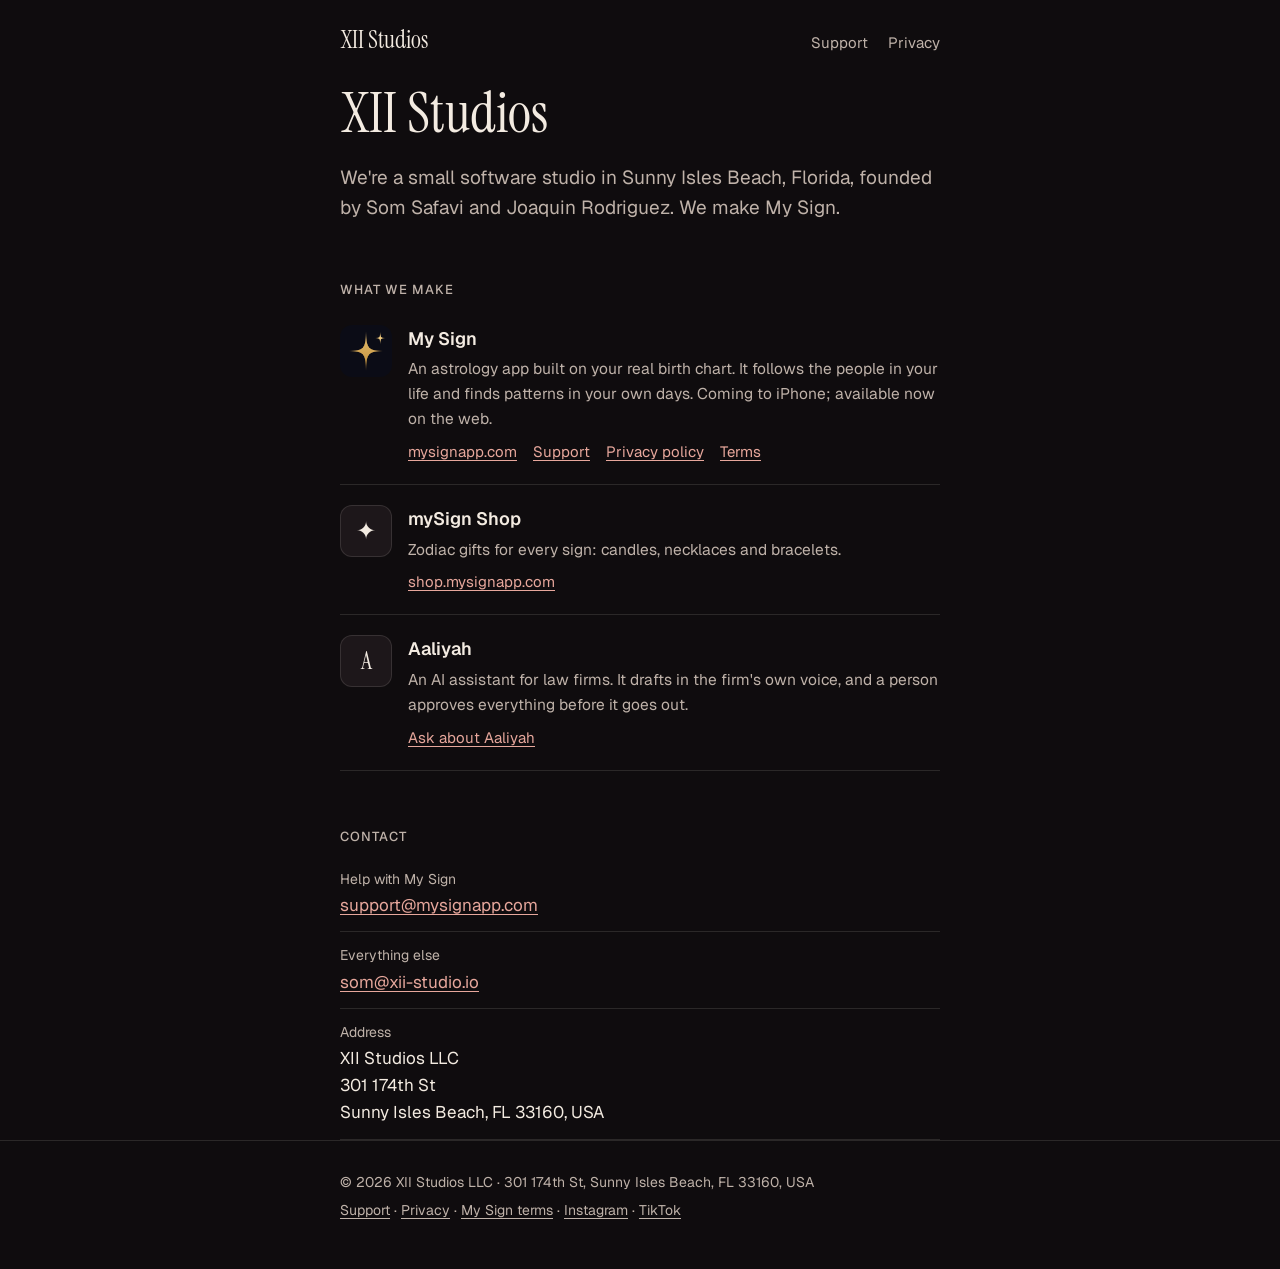
==== commit e01d3334: "Cut XII Studios site to three plain pages Based on Apple's requirements and a survey of studio sites" ====
--- a/index.html
+++ b/index.html
@@ -3,150 +3,54 @@
 <head>
 <meta charset="utf-8">
 <meta name="viewport" content="width=device-width, initial-scale=1">
-<title>XII Studios: makers of My Sign</title>
-<meta name="description" content="XII Studios LLC is a small software studio in Sunny Isles Beach, Florida. We make My Sign, an astrology app for iPhone and the web, and the mySign Shop.">
+<title>XII Studios</title>
+<meta name="description" content="XII Studios LLC is a small software studio in Sunny Isles Beach, Florida. We make My Sign.">
 <meta name="theme-color" content="#0f0c0e">
 <link rel="canonical" href="https://xii-studio.io/">
 <link rel="icon" href="assets/favicon.svg" type="image/svg+xml">
-<meta property="og:type" content="website">
-<meta property="og:title" content="XII Studios">
-<meta property="og:description" content="We make software that remembers people. Makers of My Sign.">
-<meta property="og:url" content="https://xii-studio.io/">
-<meta property="og:image" content="https://xii-studio.io/assets/img/1-people.jpg">
-<link rel="stylesheet" href="assets/site.css">
+<link rel="stylesheet" href="assets/site.css?v=3">
 <script type="application/ld+json">
-{"@context":"https://schema.org","@type":"Organization","name":"XII Studios LLC","alternateName":"XII Studios","url":"https://xii-studio.io/","email":"som@xii-studio.io",
-"address":{"@type":"PostalAddress","addressLocality":"Sunny Isles Beach","addressRegion":"FL","addressCountry":"US"},
+{"@context":"https://schema.org","@type":"Organization","name":"XII Studios LLC","url":"https://xii-studio.io/","email":"som@xii-studio.io",
+"address":{"@type":"PostalAddress","streetAddress":"301 174th St","addressLocality":"Sunny Isles Beach","addressRegion":"FL","postalCode":"33160","addressCountry":"US"},
 "founder":[{"@type":"Person","name":"Som Safavi"},{"@type":"Person","name":"Joaquin Rodriguez"}],
-"contactPoint":[{"@type":"ContactPoint","contactType":"customer support","email":"support@mysignapp.com","url":"https://mysignapp.com/support","availableLanguage":"English"}],
-"sameAs":["https://www.instagram.com/mysignastrology/","https://www.tiktok.com/@mysignastrology"]}
+"contactPoint":[{"@type":"ContactPoint","contactType":"customer support","email":"support@mysignapp.com","url":"https://xii-studio.io/support.html"}]}
 </script>
 </head>
 <body>
-<a class="skip" href="#main">Skip to content</a>
+<header class="top"><div class="wrap">
+  <a class="brand" href="./">XII Studios</a>
+  <nav><a href="support.html">Support</a><a href="privacy.html">Privacy</a></nav>
+</div></header>
+<main class="wrap">
+<h1>XII Studios</h1>
+<p class="lede">We're a small software studio in Sunny Isles Beach, Florida, founded by Som Safavi and Joaquin Rodriguez. We make My Sign.</p>
 
-<nav class="nav" aria-label="Main">
-  <div class="wrap">
-    <a class="brand" href="./">XII Studios</a>
-    <ul>
-      <li><a href="#work">Work</a></li>
-      <li><a href="#team">Team</a></li>
-      <li><a href="support.html">Support</a></li>
-    </ul>
-  </div>
-</nav>
+<h2>What we make</h2>
+<ul class="apps">
+  <li><img src="assets/img/my-sign-icon.png" width="52" height="52" alt="My Sign app icon">
+    <div><h3>My Sign</h3>
+      <p>An astrology app built on your real birth chart. It follows the people in your life and finds patterns in your own days. Coming to iPhone; available now on the web.</p>
+      <div class="links"><a href="https://mysignapp.com">mysignapp.com</a><a href="support.html">Support</a><a href="https://mysignapp.com/privacy">Privacy policy</a><a href="https://mysignapp.com/terms">Terms</a></div></div></li>
+  <li><span class="glyph" aria-hidden="true">✦</span>
+    <div><h3>mySign Shop</h3>
+      <p>Zodiac gifts for every sign: candles, necklaces and bracelets.</p>
+      <div class="links"><a href="https://shop.mysignapp.com">shop.mysignapp.com</a></div></div></li>
+  <li><span class="glyph" aria-hidden="true">A</span>
+    <div><h3>Aaliyah</h3>
+      <p>An AI assistant for law firms. It drafts in the firm's own voice, and a person approves everything before it goes out.</p>
+      <div class="links"><a href="mailto:som@xii-studio.io?subject=Aaliyah">Ask about Aaliyah</a></div></div></li>
+</ul>
 
-<main id="main">
-
-<header class="hero">
-  <div class="wrap">
-    <h1>We make software that <em>remembers</em> people.</h1>
-    <p class="lede">XII Studios is a two-person software studio in Sunny Isles Beach, Florida. Our first product is My Sign, an astrology app for iPhone and the web.</p>
-    <div class="btns">
-      <a class="btn solid" href="#my-sign">Meet My Sign</a>
-      <a class="btn" href="support.html">Get support</a>
-    </div>
-  </div>
-</header>
-
-<section id="work" aria-labelledby="work-h">
-  <div class="wrap">
-    <h2 id="work-h">What we make</h2>
-    <div class="projects">
-      <article class="card">
-        <span class="tag">Coming to iPhone · Live on the web</span>
-        <h3>My Sign</h3>
-        <p>An astrology app built on your real birth chart. It scores the people in your life and finds patterns in your own days.</p>
-        <a href="#my-sign">More about My Sign</a>
-      </article>
-      <article class="card">
-        <span class="tag">Open</span>
-        <h3>mySign Shop</h3>
-        <p>Zodiac gifts for every sign: candles, necklaces and bracelets.</p>
-        <a href="https://shop.mysignapp.com">shop.mysignapp.com</a>
-      </article>
-      <article class="card">
-        <span class="tag">TikTok · Instagram</span>
-        <h3>My Sign Studio</h3>
-        <p>Short videos about the real sky for @mysignastrology. Videos made with AI are labeled as AI.</p>
-        <a href="https://www.instagram.com/mysignastrology/">Watch on Instagram</a>
-      </article>
-      <article class="card">
-        <span class="tag">For law firms</span>
-        <h3>Aaliyah</h3>
-        <p>An AI assistant that drafts in a firm's own voice. A person approves everything before it goes out.</p>
-        <a href="mailto:som@xii-studio.io">Ask about Aaliyah</a>
-      </article>
-    </div>
-  </div>
-</section>
-
-<section id="my-sign" aria-labelledby="ms-h">
-  <div class="wrap">
-    <h2 id="ms-h">My Sign</h2>
-    <p class="sub">Your real birth chart, the people in your life scored day by day, and an AI astrologer that remembers what you told it. You can see everything it remembers, and delete any of it.</p>
-
-    <div class="shots">
-      <figure><img src="assets/img/1-people.jpg" width="506" height="1100" loading="lazy" alt="The People screen, with three people ranked by compatibility score"><figcaption>See who you click with, and why.</figcaption></figure>
-      <figure><img src="assets/img/3-pattern.jpg" width="506" height="1100" loading="lazy" alt="A pattern found in the user's own check-ins: on Sundays, mood below 5, 14 of the last 15 times"><figcaption>Patterns from your own days.</figcaption></figure>
-      <figure><img src="assets/img/6-your-data.jpg" width="506" height="1100" loading="lazy" alt="Settings, with support contact, Download your data and Delete everything"><figcaption>Export or delete your data anytime.</figcaption></figure>
-    </div>
-    <p class="fine">Screens from the iPhone app with a demo account. The people and check-ins shown are made up.</p>
-
-    <dl class="details">
-      <div><dt>Developer</dt><dd>XII Studios LLC</dd></div>
-      <div><dt>Available on</dt><dd>iPhone (iOS 15 or later), coming soon. <a href="https://mysignapp.com">Web</a>, available now.</dd></div>
-      <div><dt>Price</dt><dd>Free to download</dd></div>
-      <div><dt>Age</dt><dd>18 and over</dd></div>
-      <div><dt>Support</dt><dd><a href="mailto:support@mysignapp.com">support@mysignapp.com</a> · <a href="https://mysignapp.com/support">mysignapp.com/support</a></dd></div>
-      <div><dt>Privacy policy</dt><dd><a href="https://mysignapp.com/privacy">mysignapp.com/privacy</a></dd></div>
-      <div><dt>Terms of use</dt><dd><a href="https://mysignapp.com/terms">mysignapp.com/terms</a></dd></div>
-    </dl>
-    <p class="fine">My Sign is for reflection and entertainment. It doesn't predict the future and isn't medical, legal, financial or mental-health advice.</p>
-  </div>
-</section>
-
-<section id="team" aria-labelledby="team-h">
-  <div class="wrap">
-    <h2 id="team-h">Team</h2>
-    <div class="people">
-      <article class="card">
-        <h3>Som Safavi</h3>
-        <p>Co-founder · Software engineer</p>
-        <a href="https://github.com/somsafavi-hash">GitHub</a>
-      </article>
-      <article class="card">
-        <h3>Joaquin Rodriguez</h3>
-        <p>Co-founder · Software engineer</p>
-        <a href="https://github.com/joaqorm55">GitHub</a>
-      </article>
-    </div>
-  </div>
-</section>
-
-<section id="contact" aria-labelledby="contact-h">
-  <div class="wrap">
-    <h2 id="contact-h">Contact</h2>
-    <div class="contact">
-      <div class="card"><h3>My Sign help</h3><p>Sign-in, your data, deleting your account, subscriptions.</p><a href="mailto:support@mysignapp.com">support@mysignapp.com</a></div>
-      <div class="card"><h3>Shop orders</h3><p>Shipping, returns and order questions.</p><a href="https://shop.mysignapp.com/pages/contact">Shop contact form</a></div>
-      <div class="card"><h3>Everything else</h3><address>XII Studios LLC<br>Sunny Isles Beach, Florida, USA</address><a href="mailto:som@xii-studio.io">som@xii-studio.io</a></div>
-    </div>
-  </div>
-</section>
-
+<h2>Contact</h2>
+<dl>
+  <div><dt>Help with My Sign</dt><dd><a href="mailto:support@mysignapp.com">support@mysignapp.com</a></dd></div>
+  <div><dt>Everything else</dt><dd><a href="mailto:som@xii-studio.io">som@xii-studio.io</a></dd></div>
+  <div><dt>Address</dt><dd><address>XII Studios LLC<br>301 174th St<br>Sunny Isles Beach, FL 33160, USA</address></dd></div>
+</dl>
 </main>
-
-<footer>
-  <div class="wrap">
-    <span>© 2026 XII Studios LLC</span>
-    <ul>
-      <li><a href="support.html">Support</a></li>
-      <li><a href="privacy.html">Site privacy</a></li>
-      <li><a href="https://mysignapp.com/privacy">My Sign privacy</a></li>
-      <li><a href="https://mysignapp.com/terms">My Sign terms</a></li>
-    </ul>
-  </div>
-</footer>
+<footer><div class="wrap">
+  <p>© 2026 XII Studios LLC · 301 174th St, Sunny Isles Beach, FL 33160, USA</p>
+  <p><a href="support.html">Support</a> · <a href="privacy.html">Privacy</a> · <a href="https://mysignapp.com/terms">My Sign terms</a> · <a href="https://www.instagram.com/mysignastrology/">Instagram</a> · <a href="https://www.tiktok.com/@mysignastrology">TikTok</a></p>
+</div></footer>
 </body>
 </html>
--- a/assets/site.css
+++ b/assets/site.css
@@ -1,103 +1,39 @@
 /* XII Studios: site styles. Fonts are self-hosted (SIL Open Font License). No third-party requests. */
-@font-face{font-family:"Instrument Serif";src:url(fonts/instrument-serif-latin-400-normal.woff2) format("woff2");font-weight:400;font-style:normal;font-display:swap}
-@font-face{font-family:"Instrument Serif";src:url(fonts/instrument-serif-latin-400-italic.woff2) format("woff2");font-weight:400;font-style:italic;font-display:swap}
+@font-face{font-family:"Instrument Serif";src:url(fonts/instrument-serif-latin-400-normal.woff2) format("woff2");font-weight:400;font-display:swap}
 @font-face{font-family:"Geist";src:url(fonts/geist-latin-wght-normal.woff2) format("woff2");font-weight:100 900;font-display:swap}
-
-:root{
-  --bg:#0f0c0e; --card:#171215;
-  --ink:#f3ebe1; --ink-2:#c4b7ae; --ink-3:#8c7f78;
-  --rule:rgba(243,235,225,.12);
-  --accent:#e7a79c;
-  --serif:"Instrument Serif",Georgia,serif;
-  --sans:"Geist",-apple-system,BlinkMacSystemFont,"Segoe UI",Helvetica,Arial,sans-serif;
-  color-scheme:dark;
-}
+:root{--bg:#0f0c0e;--ink:#f3ebe1;--ink-2:#bfb2a9;--rule:rgba(243,235,225,.12);--accent:#e7a79c;color-scheme:dark}
 *{box-sizing:border-box}
-html{-webkit-text-size-adjust:100%;scroll-behavior:smooth;scroll-padding-top:72px}
-@media (prefers-reduced-motion:reduce){html{scroll-behavior:auto}}
-body{margin:0;background:var(--bg);color:var(--ink);font:400 17px/1.6 var(--sans);-webkit-font-smoothing:antialiased}
-img{max-width:100%;display:block}
+html{-webkit-text-size-adjust:100%}
+body{margin:0;background:var(--bg);color:var(--ink);font:400 17px/1.6 "Geist",-apple-system,BlinkMacSystemFont,"Segoe UI",Helvetica,Arial,sans-serif;-webkit-font-smoothing:antialiased}
 a{color:var(--accent);text-underline-offset:3px}
-a:focus-visible{outline:2px solid var(--accent);outline-offset:3px;border-radius:4px}
-p{margin:0}
-h1,h2,h3{margin:0;font-weight:400;font-family:var(--serif)}
-.wrap{max-width:960px;margin:0 auto;padding:0 20px}
-.skip{position:absolute;left:-999px;top:8px;background:var(--ink);color:var(--bg);padding:8px 12px;border-radius:6px;z-index:10}
-.skip:focus{left:8px}
-
-/* nav */
-.nav{position:sticky;top:0;z-index:5;background:rgba(15,12,14,.9);backdrop-filter:blur(10px);-webkit-backdrop-filter:blur(10px);border-bottom:1px solid var(--rule)}
-.nav .wrap{display:flex;align-items:center;justify-content:space-between;height:60px}
-.brand{font:400 24px/1 var(--serif);color:var(--ink);text-decoration:none}
-.nav ul{display:flex;gap:24px;list-style:none;margin:0;padding:0;font-size:15px}
-.nav ul a{color:var(--ink-2);text-decoration:none}
-.nav ul a:hover{color:var(--ink)}
-@media (max-width:480px){.nav ul{gap:16px}}
-
-/* sections */
-section{padding:72px 0;border-top:1px solid var(--rule)}
-.hero{padding:96px 0 80px}
-.hero h1{font-size:clamp(48px,8vw,84px);line-height:1;letter-spacing:-.01em;max-width:11em}
-.hero h1 em{color:var(--accent)}
-.lede{font-size:clamp(18px,2vw,20px);color:var(--ink-2);max-width:34em;margin-top:24px}
-h2{font-size:clamp(34px,4.5vw,48px);line-height:1.1}
-.sub{color:var(--ink-2);max-width:36em;margin-top:12px}
-.btns{display:flex;flex-wrap:wrap;gap:12px;margin-top:32px}
-.btn{display:inline-block;text-decoration:none;font-size:15px;font-weight:500;padding:11px 20px;border-radius:999px;border:1px solid var(--rule);color:var(--ink)}
-.btn:hover{border-color:var(--ink-2)}
-.btn.solid{background:var(--ink);color:var(--bg);border-color:var(--ink)}
-.btn.solid:hover{background:var(--accent);border-color:var(--accent)}
-
-/* projects */
-.projects{display:grid;grid-template-columns:1fr 1fr;gap:16px;margin-top:36px}
-@media (max-width:700px){.projects{grid-template-columns:1fr}}
-.card{background:var(--card);border:1px solid var(--rule);border-radius:16px;padding:24px;display:flex;flex-direction:column;gap:8px}
-.card h3{font-size:30px;line-height:1.1}
-.card p{color:var(--ink-2);font-size:15.5px}
-.card .tag{font-size:13px;color:var(--accent);font-weight:500}
-.card a{margin-top:auto;padding-top:8px;font-size:15px}
-
-/* my sign */
-.shots{display:grid;grid-template-columns:repeat(3,1fr);gap:20px;margin-top:36px;max-width:680px}
-.shots figure{margin:0}
-.shots img{width:100%;height:auto;aspect-ratio:1206/2622;object-fit:cover;border-radius:24px;border:1px solid var(--rule)}
-.shots figcaption{margin-top:12px;font-size:15px;color:var(--ink-2)}
-@media (max-width:600px){
-  .shots{grid-auto-flow:column;grid-template-columns:none;grid-auto-columns:62%;overflow-x:auto;scroll-snap-type:x mandatory;margin-left:-20px;margin-right:-20px;padding:0 20px 8px}
-  .shots figure{scroll-snap-align:start}
-}
-.details{margin:40px 0 0;border-top:1px solid var(--rule)}
-.details div{display:grid;grid-template-columns:160px 1fr;gap:16px;padding:14px 0;border-bottom:1px solid var(--rule);font-size:15.5px}
-.details dt{color:var(--ink-3)}
-.details dd{margin:0}
-@media (max-width:480px){.details div{grid-template-columns:1fr;gap:2px}}
-.fine{font-size:14px;color:var(--ink-3);margin-top:16px;max-width:44em}
-
-/* team + contact */
-.people{display:grid;grid-template-columns:1fr 1fr;gap:16px;margin-top:36px}
-@media (max-width:600px){.people{grid-template-columns:1fr}}
-.contact{display:grid;grid-template-columns:repeat(3,1fr);gap:16px;margin-top:36px}
-@media (max-width:800px){.contact{grid-template-columns:1fr}}
-address{font-style:normal;color:var(--ink-2);font-size:15.5px}
-
-/* footer */
-footer{border-top:1px solid var(--rule);padding:32px 0 48px;font-size:14px;color:var(--ink-3)}
-footer .wrap{display:flex;flex-wrap:wrap;justify-content:space-between;gap:12px 24px}
-footer ul{display:flex;flex-wrap:wrap;gap:8px 20px;list-style:none;margin:0;padding:0}
-footer a{color:var(--ink-2);text-decoration:none}
-footer a:hover{color:var(--ink)}
-
-/* doc pages (support, privacy, 404) */
-.doc{padding:72px 0 80px}
-.doc .wrap{max-width:720px}
-.doc h1{font-size:clamp(44px,7vw,68px);line-height:1}
-.doc h1 em{color:var(--accent)}
-.doc .updated{margin-top:12px;font-size:14px;color:var(--ink-3)}
-.doc h2{font-size:30px;margin:48px 0 12px}
-.doc p,.doc li{color:var(--ink-2)}
-.doc p+p{margin-top:14px}
-.doc ul{padding-left:1.1em}
+a:focus-visible{outline:2px solid var(--accent);outline-offset:3px;border-radius:3px}
+.wrap{max-width:640px;margin:0 auto;padding:0 20px}
+header.top{padding:28px 0}
+header.top .wrap{display:flex;justify-content:space-between;align-items:baseline}
+.brand{font:400 24px/1 "Instrument Serif",Georgia,serif;color:var(--ink);text-decoration:none}
+header.top nav a{color:var(--ink-2);text-decoration:none;margin-left:20px;font-size:15px}
+header.top nav a:hover{color:var(--ink)}
+main{padding:40px 0 64px}
+h1{font:400 clamp(40px,8vw,56px)/1.05 "Instrument Serif",Georgia,serif;margin:0}
+h2{font-size:13px;font-weight:500;letter-spacing:.08em;text-transform:uppercase;color:var(--ink-2);margin:56px 0 4px}
+p{margin:16px 0 0;color:var(--ink-2)}
+.lede{font-size:19px;margin-top:20px}
+ul.apps{list-style:none;margin:0;padding:0}
+.apps li{display:flex;gap:16px;padding:20px 0;border-bottom:1px solid var(--rule)}
+.apps img,.apps .glyph{width:52px;height:52px;border-radius:12px;flex:none}
+.apps .glyph{display:grid;place-items:center;background:#1d171a;border:1px solid var(--rule);font:400 24px/1 "Instrument Serif",Georgia,serif;color:var(--ink)}
+.apps h3{margin:0;font-size:18px;font-weight:600}
+.apps p{margin:4px 0 0;font-size:15.5px}
+.apps .links{margin-top:8px;font-size:15px;display:flex;flex-wrap:wrap;gap:4px 16px}
+dl{margin:8px 0 0}
+dl div{padding:12px 0;border-bottom:1px solid var(--rule)}
+dt{font-size:14px;color:var(--ink-2)}
+dd{margin:2px 0 0}
+address{font-style:normal}
+footer{border-top:1px solid var(--rule);padding:24px 0 48px;font-size:14px;color:var(--ink-2)}
+footer p{margin:6px 0 0;font-size:14px}
+footer a{color:var(--ink-2)}
+.doc h3{font-size:17px;font-weight:600;margin:28px 0 0}
+.doc h3+p{margin-top:4px}
+.doc ul{padding-left:1.1em;color:var(--ink-2)}
 .doc li{margin:6px 0}
-.doc strong{color:var(--ink);font-weight:600}
-.doc .intro{margin-top:24px}
-.note{margin-top:28px;border:1px solid var(--rule);border-left:2px solid var(--accent);border-radius:10px;padding:16px 18px;background:var(--card)}
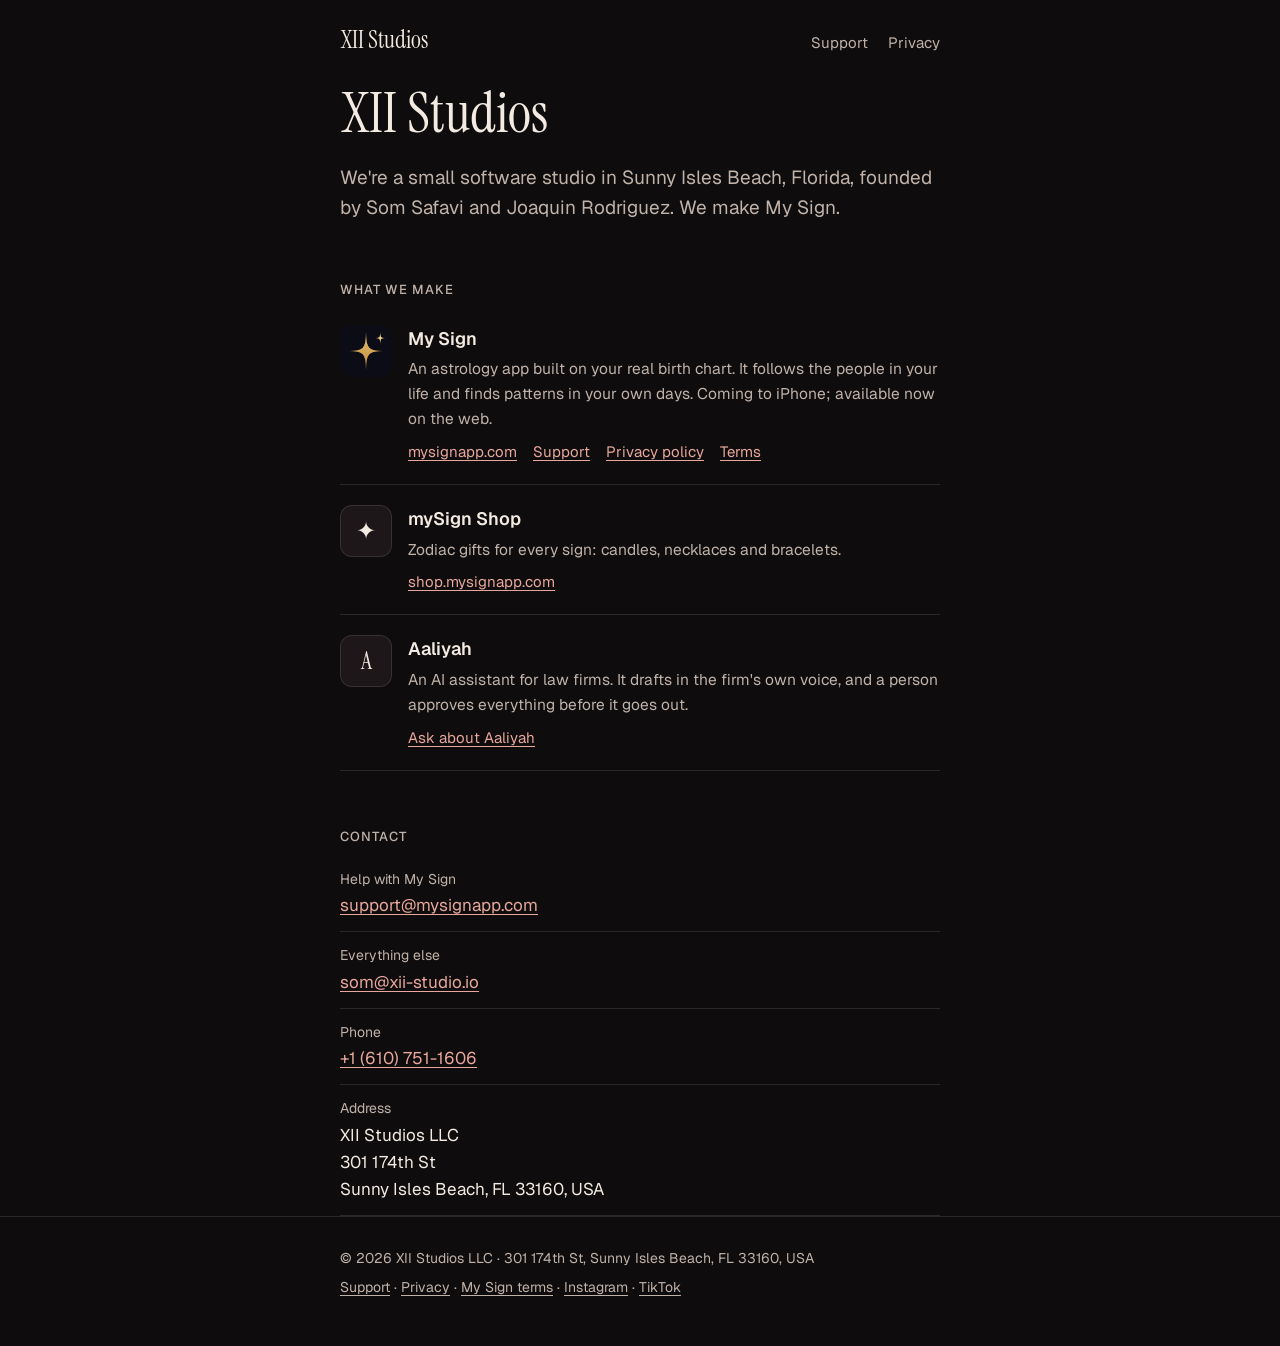
==== commit 68bba45c: "Add business phone to home and support pages Co-Authored-By: Claude Opus 5.5 <noreply@anthropic.com>" ====
--- a/index.html
+++ b/index.html
@@ -10,7 +10,7 @@
 <link rel="icon" href="assets/favicon.svg" type="image/svg+xml">
 <link rel="stylesheet" href="assets/site.css?v=3">
 <script type="application/ld+json">
-{"@context":"https://schema.org","@type":"Organization","name":"XII Studios LLC","url":"https://xii-studio.io/","email":"som@xii-studio.io",
+{"@context":"https://schema.org","@type":"Organization","name":"XII Studios LLC","url":"https://xii-studio.io/","email":"som@xii-studio.io","telephone":"+1-610-751-1606",
 "address":{"@type":"PostalAddress","streetAddress":"301 174th St","addressLocality":"Sunny Isles Beach","addressRegion":"FL","postalCode":"33160","addressCountry":"US"},
 "founder":[{"@type":"Person","name":"Som Safavi"},{"@type":"Person","name":"Joaquin Rodriguez"}],
 "contactPoint":[{"@type":"ContactPoint","contactType":"customer support","email":"support@mysignapp.com","url":"https://xii-studio.io/support.html"}]}
@@ -45,6 +45,7 @@
 <dl>
   <div><dt>Help with My Sign</dt><dd><a href="mailto:support@mysignapp.com">support@mysignapp.com</a></dd></div>
   <div><dt>Everything else</dt><dd><a href="mailto:som@xii-studio.io">som@xii-studio.io</a></dd></div>
+  <div><dt>Phone</dt><dd><a href="tel:+16107511606">+1 (610) 751-1606</a></dd></div>
   <div><dt>Address</dt><dd><address>XII Studios LLC<br>301 174th St<br>Sunny Isles Beach, FL 33160, USA</address></dd></div>
 </dl>
 </main>
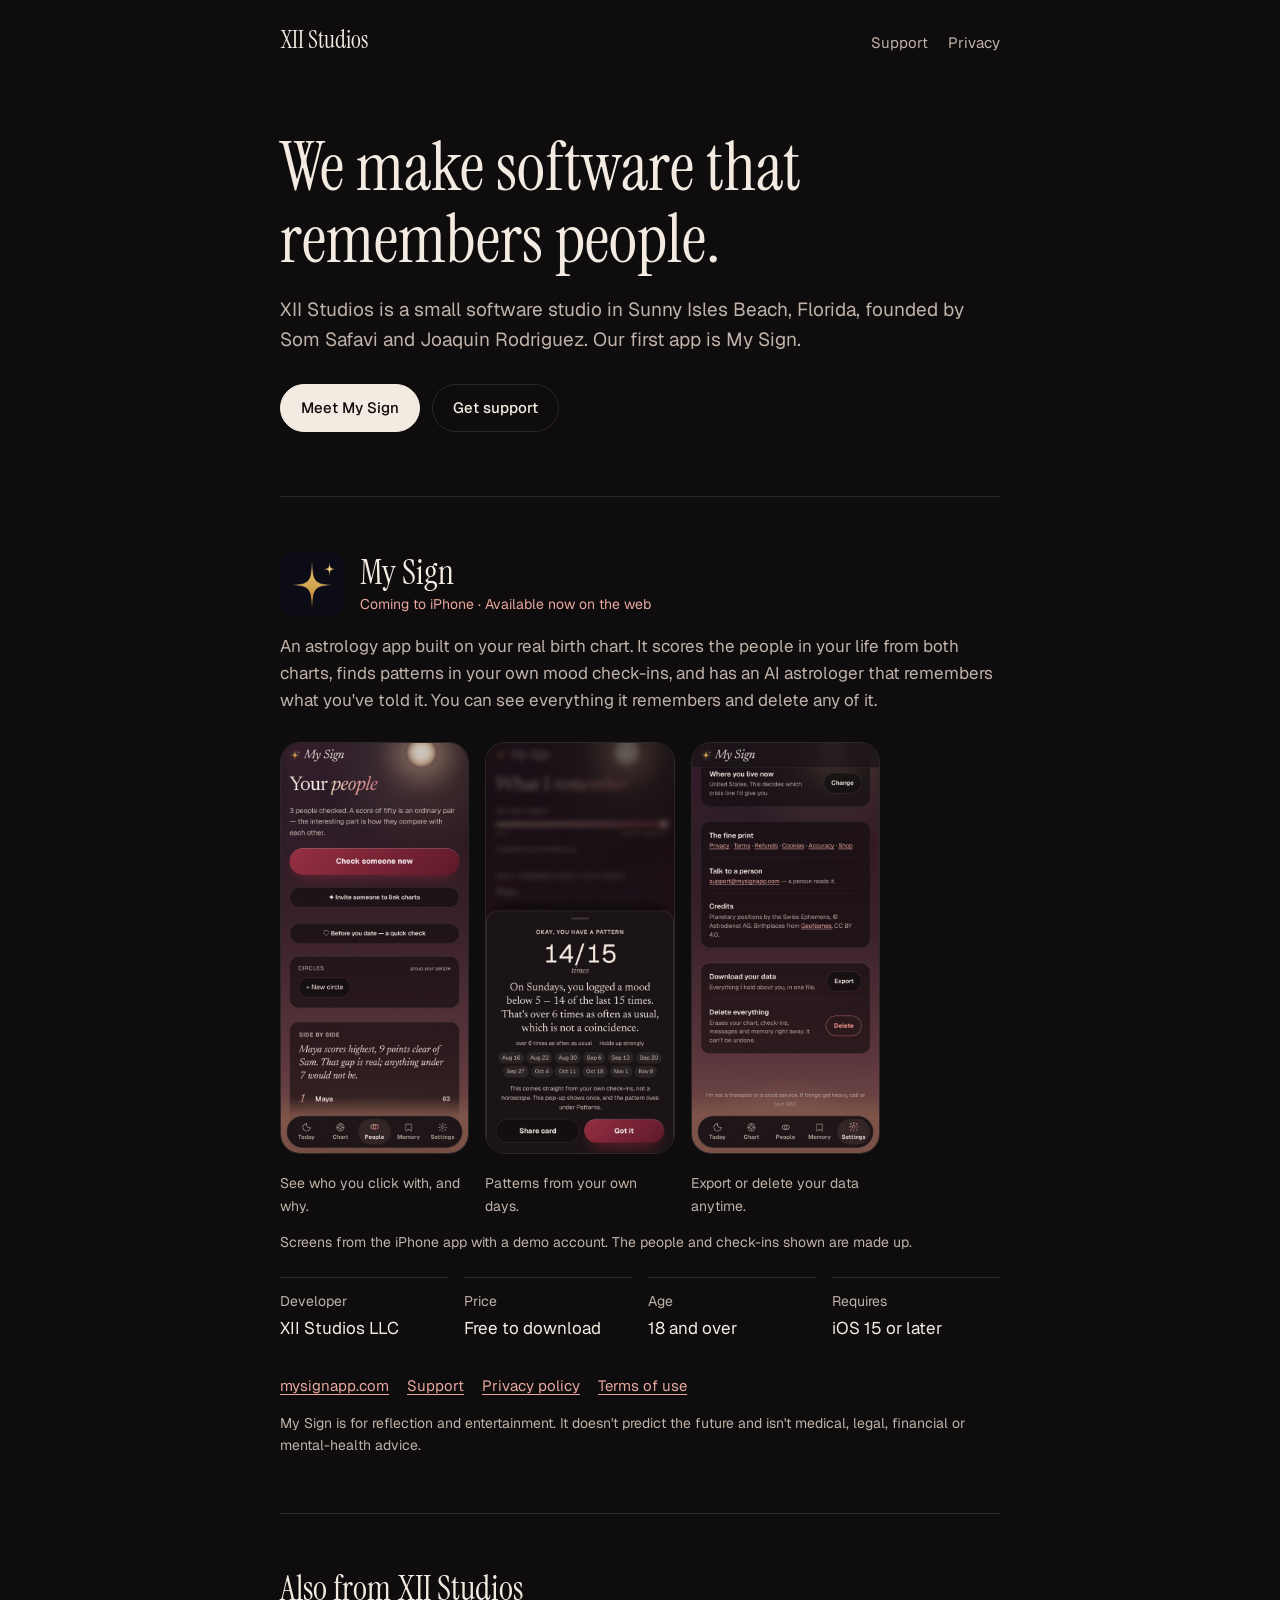
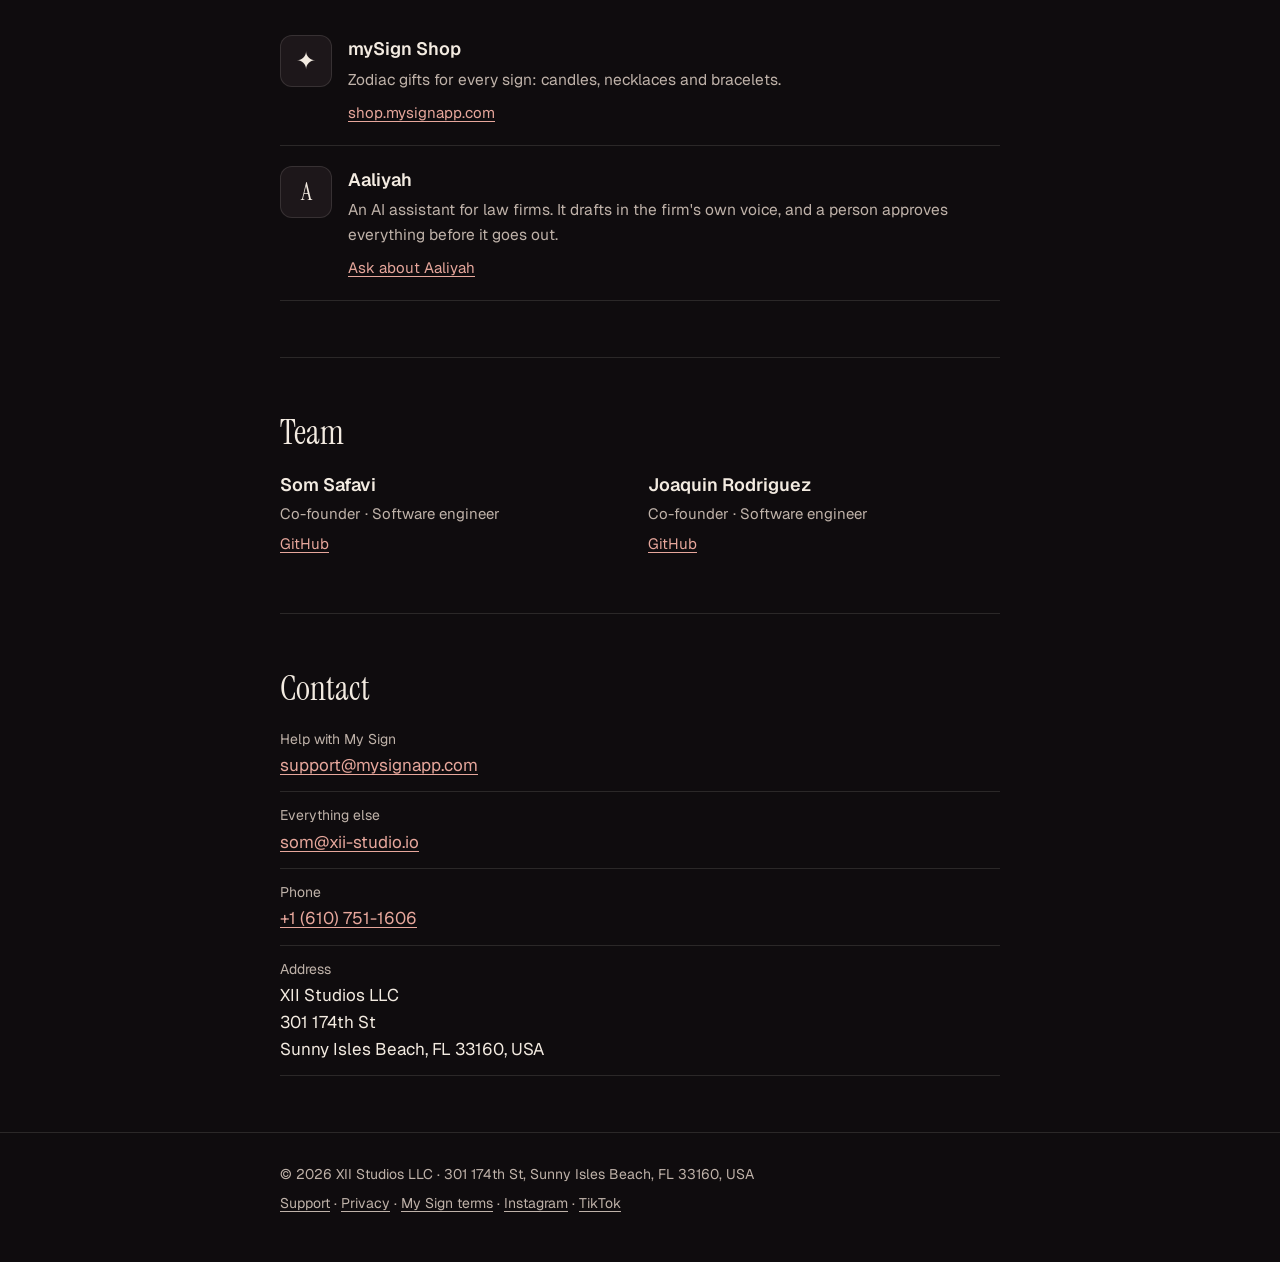
==== commit f87ffc25: "Balance home page: My Sign spotlight with screens, team, contact Keeps the plain layout and support/" ====
--- a/index.html
+++ b/index.html
@@ -8,7 +8,7 @@
 <meta name="theme-color" content="#0f0c0e">
 <link rel="canonical" href="https://xii-studio.io/">
 <link rel="icon" href="assets/favicon.svg" type="image/svg+xml">
-<link rel="stylesheet" href="assets/site.css?v=3">
+<link rel="stylesheet" href="assets/site.css?v=4">
 <script type="application/ld+json">
 {"@context":"https://schema.org","@type":"Organization","name":"XII Studios LLC","url":"https://xii-studio.io/","email":"som@xii-studio.io","telephone":"+1-610-751-1606",
 "address":{"@type":"PostalAddress","streetAddress":"301 174th St","addressLocality":"Sunny Isles Beach","addressRegion":"FL","postalCode":"33160","addressCountry":"US"},
@@ -22,32 +22,63 @@
   <nav><a href="support.html">Support</a><a href="privacy.html">Privacy</a></nav>
 </div></header>
 <main class="wrap">
-<h1>XII Studios</h1>
-<p class="lede">We're a small software studio in Sunny Isles Beach, Florida, founded by Som Safavi and Joaquin Rodriguez. We make My Sign.</p>
+<section class="hero">
+  <h1>We make software that remembers people.</h1>
+  <p class="lede">XII Studios is a small software studio in Sunny Isles Beach, Florida, founded by Som Safavi and Joaquin Rodriguez. Our first app is My Sign.</p>
+  <div class="btns"><a class="btn solid" href="#my-sign">Meet My Sign</a><a class="btn" href="support.html">Get support</a></div>
+</section>
 
-<h2>What we make</h2>
-<ul class="apps">
-  <li><img src="assets/img/my-sign-icon.png" width="52" height="52" alt="My Sign app icon">
-    <div><h3>My Sign</h3>
-      <p>An astrology app built on your real birth chart. It follows the people in your life and finds patterns in your own days. Coming to iPhone; available now on the web.</p>
-      <div class="links"><a href="https://mysignapp.com">mysignapp.com</a><a href="support.html">Support</a><a href="https://mysignapp.com/privacy">Privacy policy</a><a href="https://mysignapp.com/terms">Terms</a></div></div></li>
-  <li><span class="glyph" aria-hidden="true">✦</span>
-    <div><h3>mySign Shop</h3>
-      <p>Zodiac gifts for every sign: candles, necklaces and bracelets.</p>
-      <div class="links"><a href="https://shop.mysignapp.com">shop.mysignapp.com</a></div></div></li>
-  <li><span class="glyph" aria-hidden="true">A</span>
-    <div><h3>Aaliyah</h3>
-      <p>An AI assistant for law firms. It drafts in the firm's own voice, and a person approves everything before it goes out.</p>
-      <div class="links"><a href="mailto:som@xii-studio.io?subject=Aaliyah">Ask about Aaliyah</a></div></div></li>
-</ul>
+<section id="my-sign">
+  <div class="app-head">
+    <img src="assets/img/my-sign-icon.png" width="64" height="64" alt="My Sign app icon">
+    <div><h2>My Sign</h2><p class="status">Coming to iPhone · Available now on the web</p></div>
+  </div>
+  <p>An astrology app built on your real birth chart. It scores the people in your life from both charts, finds patterns in your own mood check-ins, and has an AI astrologer that remembers what you've told it. You can see everything it remembers and delete any of it.</p>
+  <div class="shots">
+    <figure><img src="assets/img/1-people.jpg" width="506" height="1100" loading="lazy" alt="The People screen, with three people ranked by compatibility score"><figcaption>See who you click with, and why.</figcaption></figure>
+    <figure><img src="assets/img/3-pattern.jpg" width="506" height="1100" loading="lazy" alt="A pattern found in the user's own check-ins"><figcaption>Patterns from your own days.</figcaption></figure>
+    <figure><img src="assets/img/6-your-data.jpg" width="506" height="1100" loading="lazy" alt="Settings, with Download your data and Delete everything"><figcaption>Export or delete your data anytime.</figcaption></figure>
+  </div>
+  <p class="fine">Screens from the iPhone app with a demo account. The people and check-ins shown are made up.</p>
+  <dl class="facts">
+    <div><dt>Developer</dt><dd>XII Studios LLC</dd></div>
+    <div><dt>Price</dt><dd>Free to download</dd></div>
+    <div><dt>Age</dt><dd>18 and over</dd></div>
+    <div><dt>Requires</dt><dd>iOS 15 or later</dd></div>
+  </dl>
+  <div class="links"><a href="https://mysignapp.com">mysignapp.com</a><a href="support.html">Support</a><a href="https://mysignapp.com/privacy">Privacy policy</a><a href="https://mysignapp.com/terms">Terms of use</a></div>
+  <p class="fine">My Sign is for reflection and entertainment. It doesn't predict the future and isn't medical, legal, financial or mental-health advice.</p>
+</section>
 
-<h2>Contact</h2>
-<dl>
-  <div><dt>Help with My Sign</dt><dd><a href="mailto:support@mysignapp.com">support@mysignapp.com</a></dd></div>
-  <div><dt>Everything else</dt><dd><a href="mailto:som@xii-studio.io">som@xii-studio.io</a></dd></div>
-  <div><dt>Phone</dt><dd><a href="tel:+16107511606">+1 (610) 751-1606</a></dd></div>
-  <div><dt>Address</dt><dd><address>XII Studios LLC<br>301 174th St<br>Sunny Isles Beach, FL 33160, USA</address></dd></div>
-</dl>
+<section>
+  <h2>Also from XII Studios</h2>
+  <ul class="apps">
+    <li><span class="glyph" aria-hidden="true">✦</span>
+      <div><h3>mySign Shop</h3><p>Zodiac gifts for every sign: candles, necklaces and bracelets.</p>
+        <div class="links"><a href="https://shop.mysignapp.com">shop.mysignapp.com</a></div></div></li>
+    <li><span class="glyph" aria-hidden="true">A</span>
+      <div><h3>Aaliyah</h3><p>An AI assistant for law firms. It drafts in the firm's own voice, and a person approves everything before it goes out.</p>
+        <div class="links"><a href="mailto:som@xii-studio.io?subject=Aaliyah">Ask about Aaliyah</a></div></div></li>
+  </ul>
+</section>
+
+<section>
+  <h2>Team</h2>
+  <div class="team">
+    <div><h3>Som Safavi</h3><p>Co-founder · Software engineer</p><a href="https://github.com/somsafavi-hash">GitHub</a></div>
+    <div><h3>Joaquin Rodriguez</h3><p>Co-founder · Software engineer</p><a href="https://github.com/joaqorm55">GitHub</a></div>
+  </div>
+</section>
+
+<section id="contact">
+  <h2>Contact</h2>
+  <dl>
+    <div><dt>Help with My Sign</dt><dd><a href="mailto:support@mysignapp.com">support@mysignapp.com</a></dd></div>
+    <div><dt>Everything else</dt><dd><a href="mailto:som@xii-studio.io">som@xii-studio.io</a></dd></div>
+    <div><dt>Phone</dt><dd><a href="tel:+16107511606">+1 (610) 751-1606</a></dd></div>
+    <div><dt>Address</dt><dd><address>XII Studios LLC<br>301 174th St<br>Sunny Isles Beach, FL 33160, USA</address></dd></div>
+  </dl>
+</section>
 </main>
 <footer><div class="wrap">
   <p>© 2026 XII Studios LLC · 301 174th St, Sunny Isles Beach, FL 33160, USA</p>
--- a/assets/site.css
+++ b/assets/site.css
@@ -7,15 +7,17 @@
 body{margin:0;background:var(--bg);color:var(--ink);font:400 17px/1.6 "Geist",-apple-system,BlinkMacSystemFont,"Segoe UI",Helvetica,Arial,sans-serif;-webkit-font-smoothing:antialiased}
 a{color:var(--accent);text-underline-offset:3px}
 a:focus-visible{outline:2px solid var(--accent);outline-offset:3px;border-radius:3px}
-.wrap{max-width:640px;margin:0 auto;padding:0 20px}
+.wrap{max-width:760px;margin:0 auto;padding:0 20px}
 header.top{padding:28px 0}
 header.top .wrap{display:flex;justify-content:space-between;align-items:baseline}
 .brand{font:400 24px/1 "Instrument Serif",Georgia,serif;color:var(--ink);text-decoration:none}
 header.top nav a{color:var(--ink-2);text-decoration:none;margin-left:20px;font-size:15px}
 header.top nav a:hover{color:var(--ink)}
-main{padding:40px 0 64px}
+main{padding:24px 0 64px}
+main.doc{max-width:640px}
 h1{font:400 clamp(40px,8vw,56px)/1.05 "Instrument Serif",Georgia,serif;margin:0}
-h2{font-size:13px;font-weight:500;letter-spacing:.08em;text-transform:uppercase;color:var(--ink-2);margin:56px 0 4px}
+h2{font:400 34px/1.1 "Instrument Serif",Georgia,serif;margin:0 0 8px}
+.doc h2{font:500 13px/1.4 "Geist",sans-serif;letter-spacing:.08em;text-transform:uppercase;color:var(--ink-2);margin:56px 0 4px}
 p{margin:16px 0 0;color:var(--ink-2)}
 .lede{font-size:19px;margin-top:20px}
 ul.apps{list-style:none;margin:0;padding:0}
@@ -37,3 +39,34 @@
 .doc h3+p{margin-top:4px}
 .doc ul{padding-left:1.1em;color:var(--ink-2)}
 .doc li{margin:6px 0}
+
+/* home */
+section{padding:56px 0;border-top:1px solid var(--rule)}
+section.hero{border-top:0;padding:48px 0 64px}
+.hero h1{font-size:clamp(44px,8vw,68px);max-width:11em}
+.btns{display:flex;flex-wrap:wrap;gap:12px;margin-top:28px}
+.btn{text-decoration:none;font-size:15px;font-weight:500;padding:11px 20px;border-radius:999px;border:1px solid var(--rule);color:var(--ink)}
+.btn:hover{border-color:var(--ink-2)}
+.btn.solid{background:var(--ink);color:var(--bg);border-color:var(--ink)}
+.app-head{display:flex;align-items:center;gap:16px;margin-bottom:8px}
+.app-head img{border-radius:14px}
+.app-head h2{margin:0}
+.status{margin:2px 0 0;font-size:14px;color:var(--accent)}
+.shots{display:grid;grid-template-columns:repeat(3,1fr);gap:16px;margin-top:28px;max-width:600px}
+.shots figure{margin:0}
+.shots img{width:100%;height:auto;aspect-ratio:1206/2622;object-fit:cover;border-radius:20px;border:1px solid var(--rule)}
+.shots figcaption{margin-top:10px;font-size:14px;color:var(--ink-2)}
+.fine{font-size:14px;margin-top:14px}
+.facts{display:grid;grid-template-columns:repeat(4,1fr);gap:0 16px;margin-top:24px}
+.facts div{border-bottom:0;border-top:1px solid var(--rule)}
+section > .links{margin-top:20px;font-size:15px;display:flex;flex-wrap:wrap;gap:4px 18px}
+.team{display:grid;grid-template-columns:1fr 1fr;gap:16px;margin-top:8px}
+.team h3{margin:12px 0 0;font-size:18px;font-weight:600}
+.team p{margin:2px 0 4px;font-size:15px}
+.team a{font-size:15px}
+@media (max-width:600px){
+  .shots{grid-template-columns:none;grid-auto-flow:column;grid-auto-columns:62%;overflow-x:auto;scroll-snap-type:x mandatory;margin-left:-20px;margin-right:-20px;padding:0 20px 8px;max-width:none}
+  .shots figure{scroll-snap-align:start}
+  .facts{grid-template-columns:1fr 1fr}
+  .team{grid-template-columns:1fr}
+}
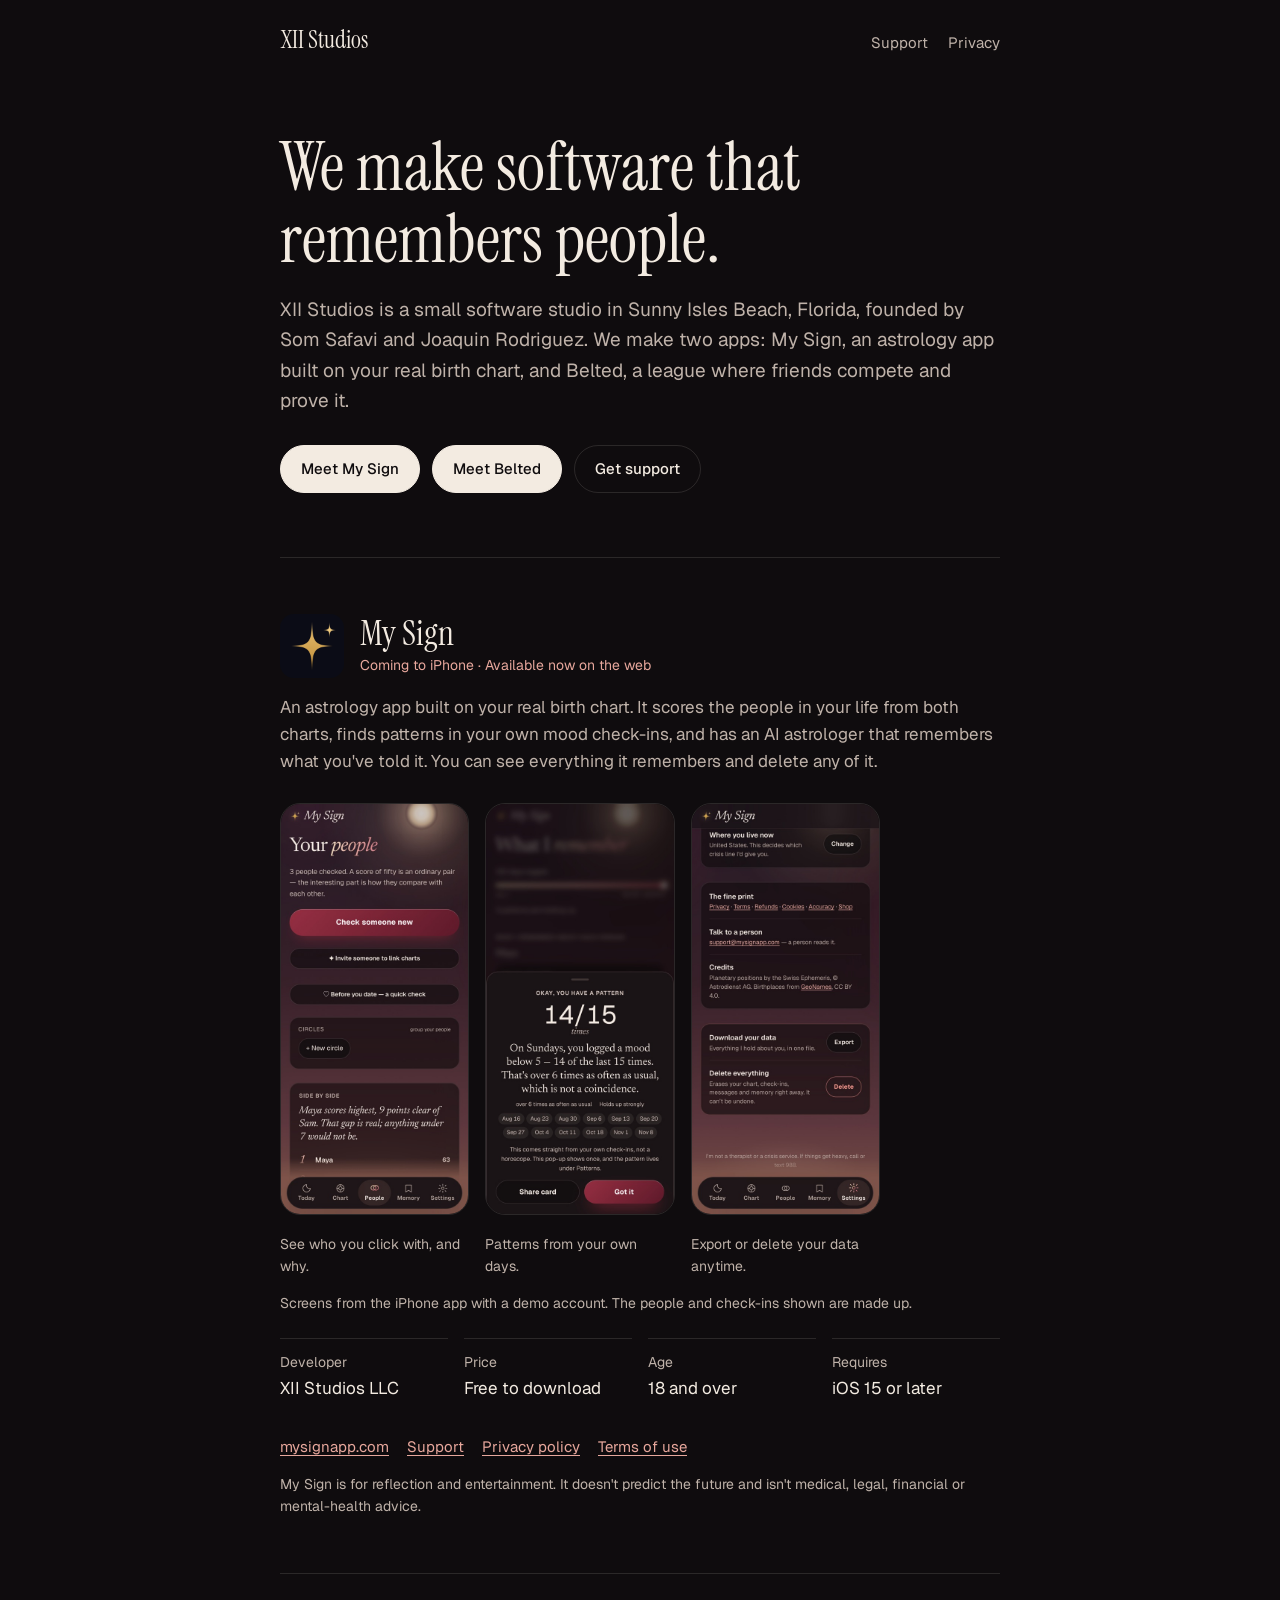
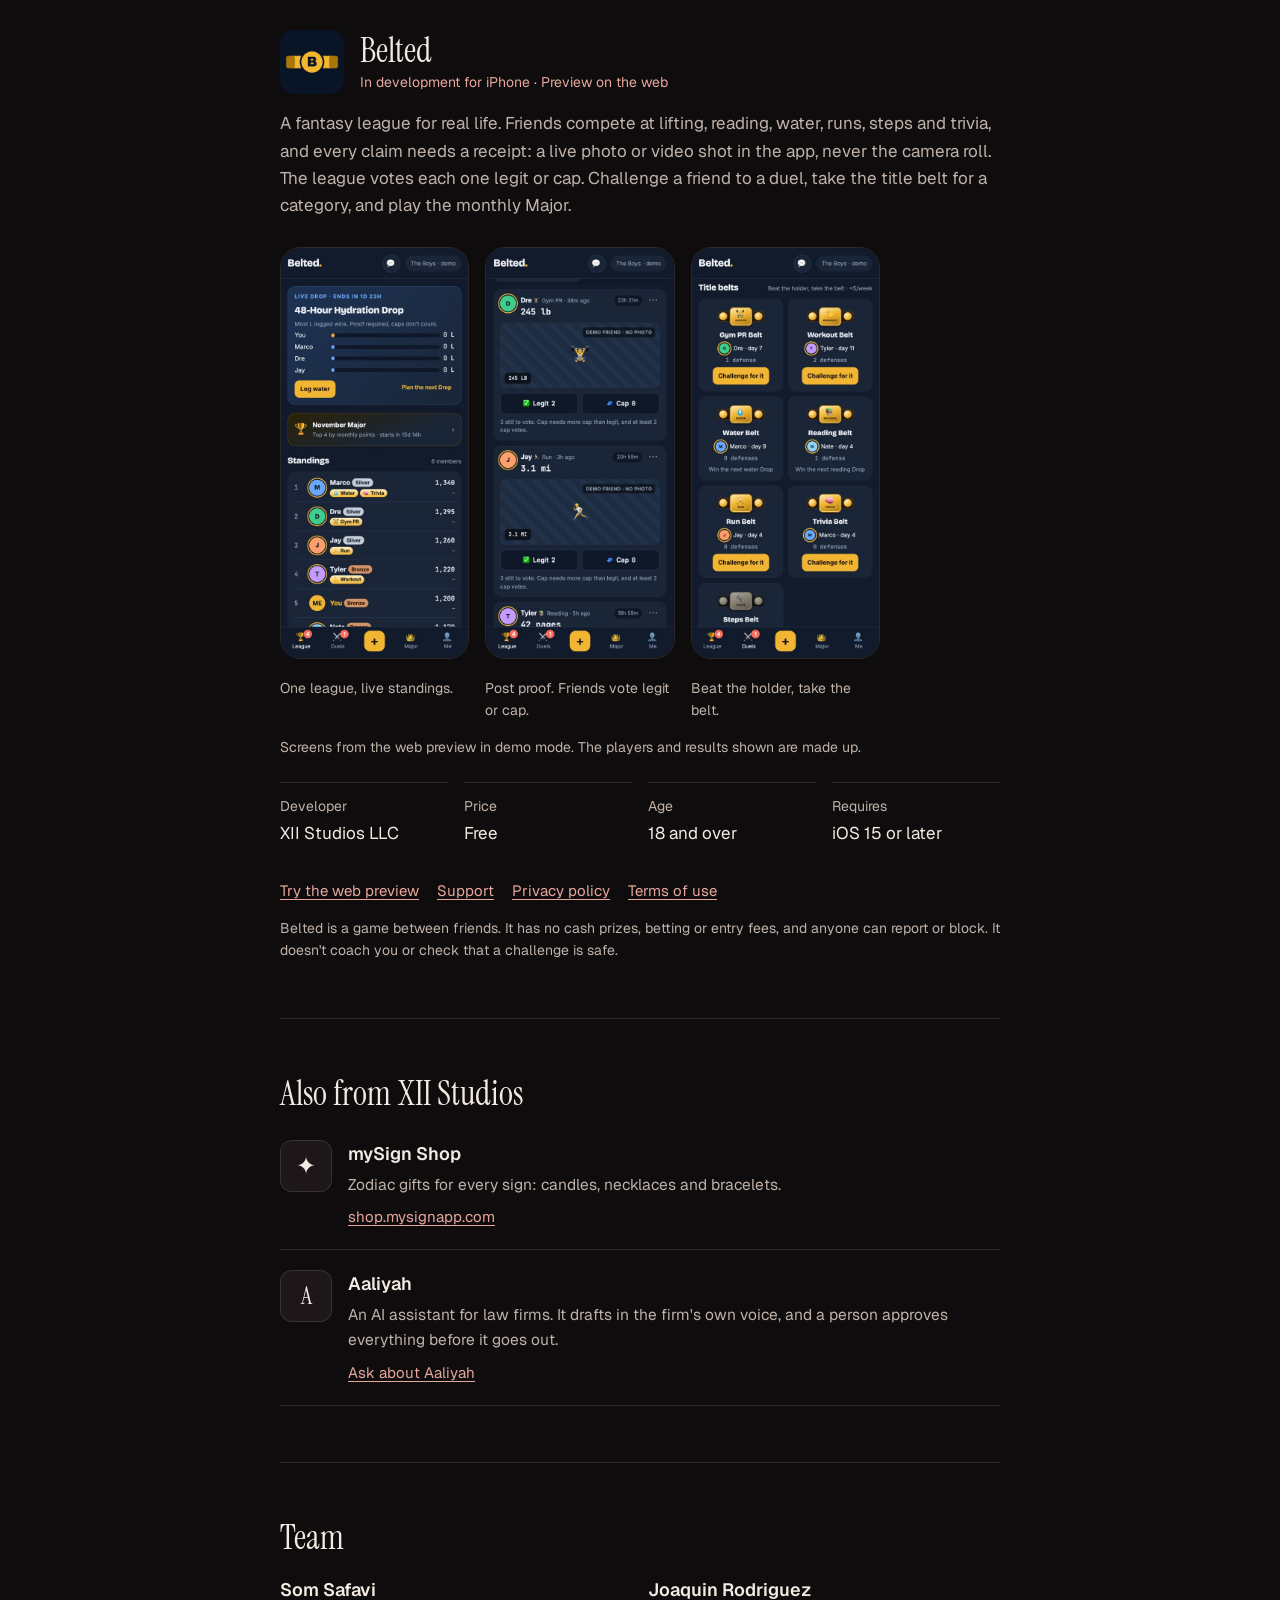
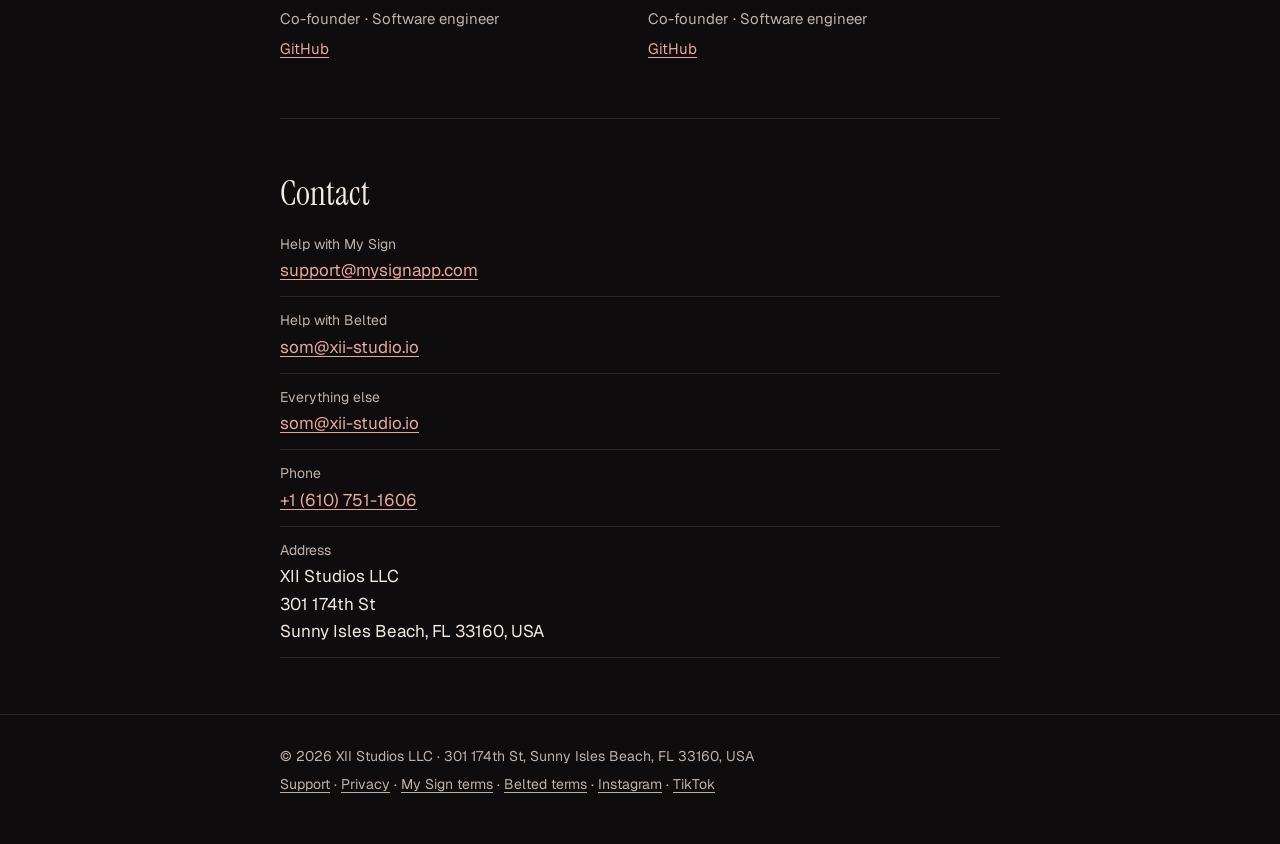
==== commit 95e66587: "Add Belted to the site alongside My Sign Home page gets a Belted spotlight (icon, concept, three dem" ====
--- a/index.html
+++ b/index.html
@@ -4,7 +4,7 @@
 <meta charset="utf-8">
 <meta name="viewport" content="width=device-width, initial-scale=1">
 <title>XII Studios</title>
-<meta name="description" content="XII Studios LLC is a small software studio in Sunny Isles Beach, Florida. We make My Sign.">
+<meta name="description" content="XII Studios LLC is a small software studio in Sunny Isles Beach, Florida. We make My Sign and Belted.">
 <meta name="theme-color" content="#0f0c0e">
 <link rel="canonical" href="https://xii-studio.io/">
 <link rel="icon" href="assets/favicon.svg" type="image/svg+xml">
@@ -13,7 +13,8 @@
 {"@context":"https://schema.org","@type":"Organization","name":"XII Studios LLC","url":"https://xii-studio.io/","email":"som@xii-studio.io","telephone":"+1-610-751-1606",
 "address":{"@type":"PostalAddress","streetAddress":"301 174th St","addressLocality":"Sunny Isles Beach","addressRegion":"FL","postalCode":"33160","addressCountry":"US"},
 "founder":[{"@type":"Person","name":"Som Safavi"},{"@type":"Person","name":"Joaquin Rodriguez"}],
-"contactPoint":[{"@type":"ContactPoint","contactType":"customer support","email":"support@mysignapp.com","url":"https://xii-studio.io/support.html"}]}
+"contactPoint":[{"@type":"ContactPoint","contactType":"customer support","email":"support@mysignapp.com","url":"https://xii-studio.io/support.html"}],
+"brand":[{"@type":"Brand","name":"My Sign"},{"@type":"Brand","name":"Belted"}]}
 </script>
 </head>
 <body>
@@ -24,8 +25,8 @@
 <main class="wrap">
 <section class="hero">
   <h1>We make software that remembers people.</h1>
-  <p class="lede">XII Studios is a small software studio in Sunny Isles Beach, Florida, founded by Som Safavi and Joaquin Rodriguez. Our first app is My Sign.</p>
-  <div class="btns"><a class="btn solid" href="#my-sign">Meet My Sign</a><a class="btn" href="support.html">Get support</a></div>
+  <p class="lede">XII Studios is a small software studio in Sunny Isles Beach, Florida, founded by Som Safavi and Joaquin Rodriguez. We make two apps: My Sign, an astrology app built on your real birth chart, and Belted, a league where friends compete and prove it.</p>
+  <div class="btns"><a class="btn solid" href="#my-sign">Meet My Sign</a><a class="btn solid" href="#belted">Meet Belted</a><a class="btn" href="support.html">Get support</a></div>
 </section>
 
 <section id="my-sign">
@@ -48,6 +49,28 @@
   </dl>
   <div class="links"><a href="https://mysignapp.com">mysignapp.com</a><a href="support.html">Support</a><a href="https://mysignapp.com/privacy">Privacy policy</a><a href="https://mysignapp.com/terms">Terms of use</a></div>
   <p class="fine">My Sign is for reflection and entertainment. It doesn't predict the future and isn't medical, legal, financial or mental-health advice.</p>
+</section>
+
+<section id="belted">
+  <div class="app-head">
+    <img src="assets/img/belted-icon.png" width="64" height="64" alt="Belted app icon">
+    <div><h2>Belted</h2><p class="status">In development for iPhone · Preview on the web</p></div>
+  </div>
+  <p>A fantasy league for real life. Friends compete at lifting, reading, water, runs, steps and trivia, and every claim needs a receipt: a live photo or video shot in the app, never the camera roll. The league votes each one legit or cap. Challenge a friend to a duel, take the title belt for a category, and play the monthly Major.</p>
+  <div class="shots">
+    <figure><img src="assets/img/belted-1-league.jpg" width="506" height="1100" loading="lazy" alt="The League screen, with a live water Drop and the standings for six players"><figcaption>One league, live standings.</figcaption></figure>
+    <figure><img src="assets/img/belted-2-receipts.jpg" width="506" height="1100" loading="lazy" alt="A receipt for a 245 lb gym lift, with Legit and Cap vote buttons"><figcaption>Post proof. Friends vote legit or cap.</figcaption></figure>
+    <figure><img src="assets/img/belted-3-belts.jpg" width="506" height="1100" loading="lazy" alt="Title belts for each category, with the current holder and a Challenge for it button"><figcaption>Beat the holder, take the belt.</figcaption></figure>
+  </div>
+  <p class="fine">Screens from the web preview in demo mode. The players and results shown are made up.</p>
+  <dl class="facts">
+    <div><dt>Developer</dt><dd>XII Studios LLC</dd></div>
+    <div><dt>Price</dt><dd>Free</dd></div>
+    <div><dt>Age</dt><dd>18 and over</dd></div>
+    <div><dt>Requires</dt><dd>iOS 15 or later</dd></div>
+  </dl>
+  <div class="links"><a href="https://somsafavi-hash.github.io/belted/">Try the web preview</a><a href="support.html#belted">Support</a><a href="belted-privacy.html">Privacy policy</a><a href="belted-terms.html">Terms of use</a></div>
+  <p class="fine">Belted is a game between friends. It has no cash prizes, betting or entry fees, and anyone can report or block. It doesn't coach you or check that a challenge is safe.</p>
 </section>
 
 <section>
@@ -74,6 +97,7 @@
   <h2>Contact</h2>
   <dl>
     <div><dt>Help with My Sign</dt><dd><a href="mailto:support@mysignapp.com">support@mysignapp.com</a></dd></div>
+    <div><dt>Help with Belted</dt><dd><a href="mailto:som@xii-studio.io?subject=Belted">som@xii-studio.io</a></dd></div>
     <div><dt>Everything else</dt><dd><a href="mailto:som@xii-studio.io">som@xii-studio.io</a></dd></div>
     <div><dt>Phone</dt><dd><a href="tel:+16107511606">+1 (610) 751-1606</a></dd></div>
     <div><dt>Address</dt><dd><address>XII Studios LLC<br>301 174th St<br>Sunny Isles Beach, FL 33160, USA</address></dd></div>
@@ -82,7 +106,7 @@
 </main>
 <footer><div class="wrap">
   <p>© 2026 XII Studios LLC · 301 174th St, Sunny Isles Beach, FL 33160, USA</p>
-  <p><a href="support.html">Support</a> · <a href="privacy.html">Privacy</a> · <a href="https://mysignapp.com/terms">My Sign terms</a> · <a href="https://www.instagram.com/mysignastrology/">Instagram</a> · <a href="https://www.tiktok.com/@mysignastrology">TikTok</a></p>
+  <p><a href="support.html">Support</a> · <a href="privacy.html">Privacy</a> · <a href="https://mysignapp.com/terms">My Sign terms</a> · <a href="belted-terms.html">Belted terms</a> · <a href="https://www.instagram.com/mysignastrology/">Instagram</a> · <a href="https://www.tiktok.com/@mysignastrology">TikTok</a></p>
 </div></footer>
 </body>
 </html>
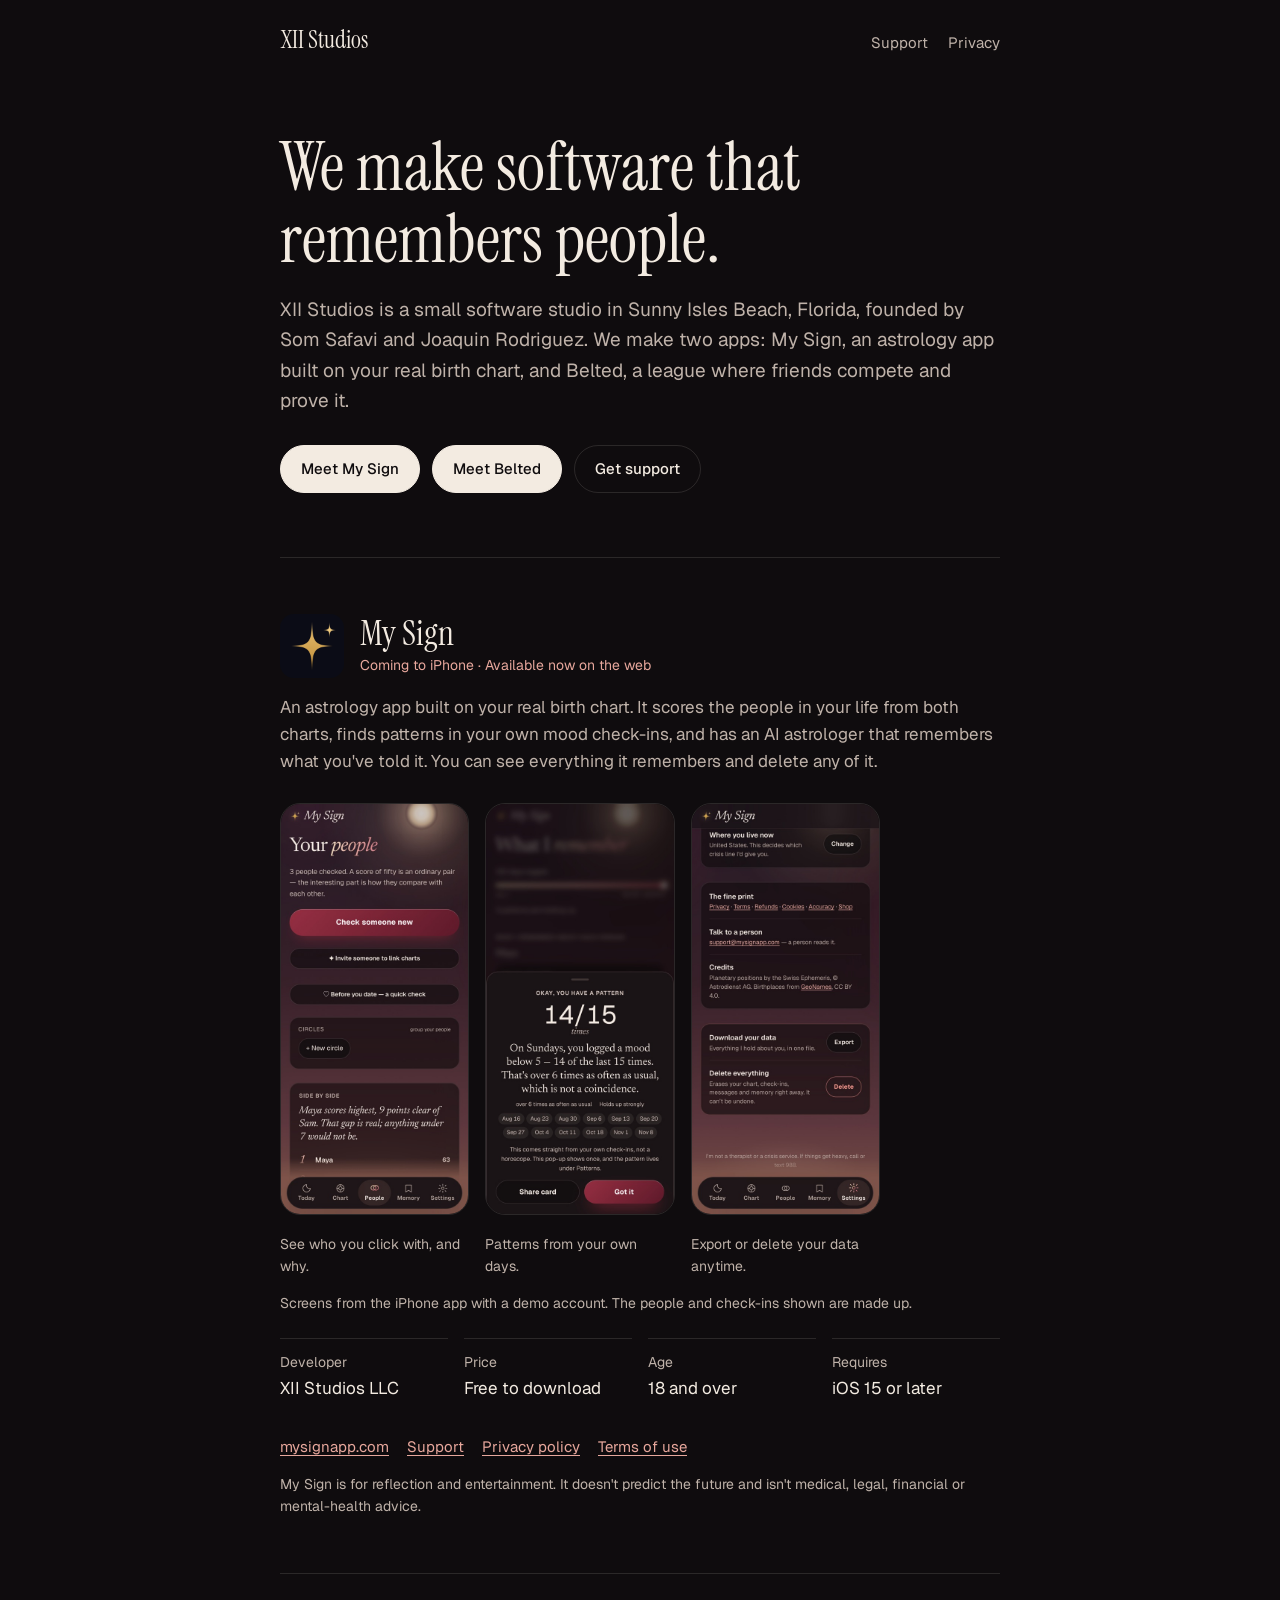
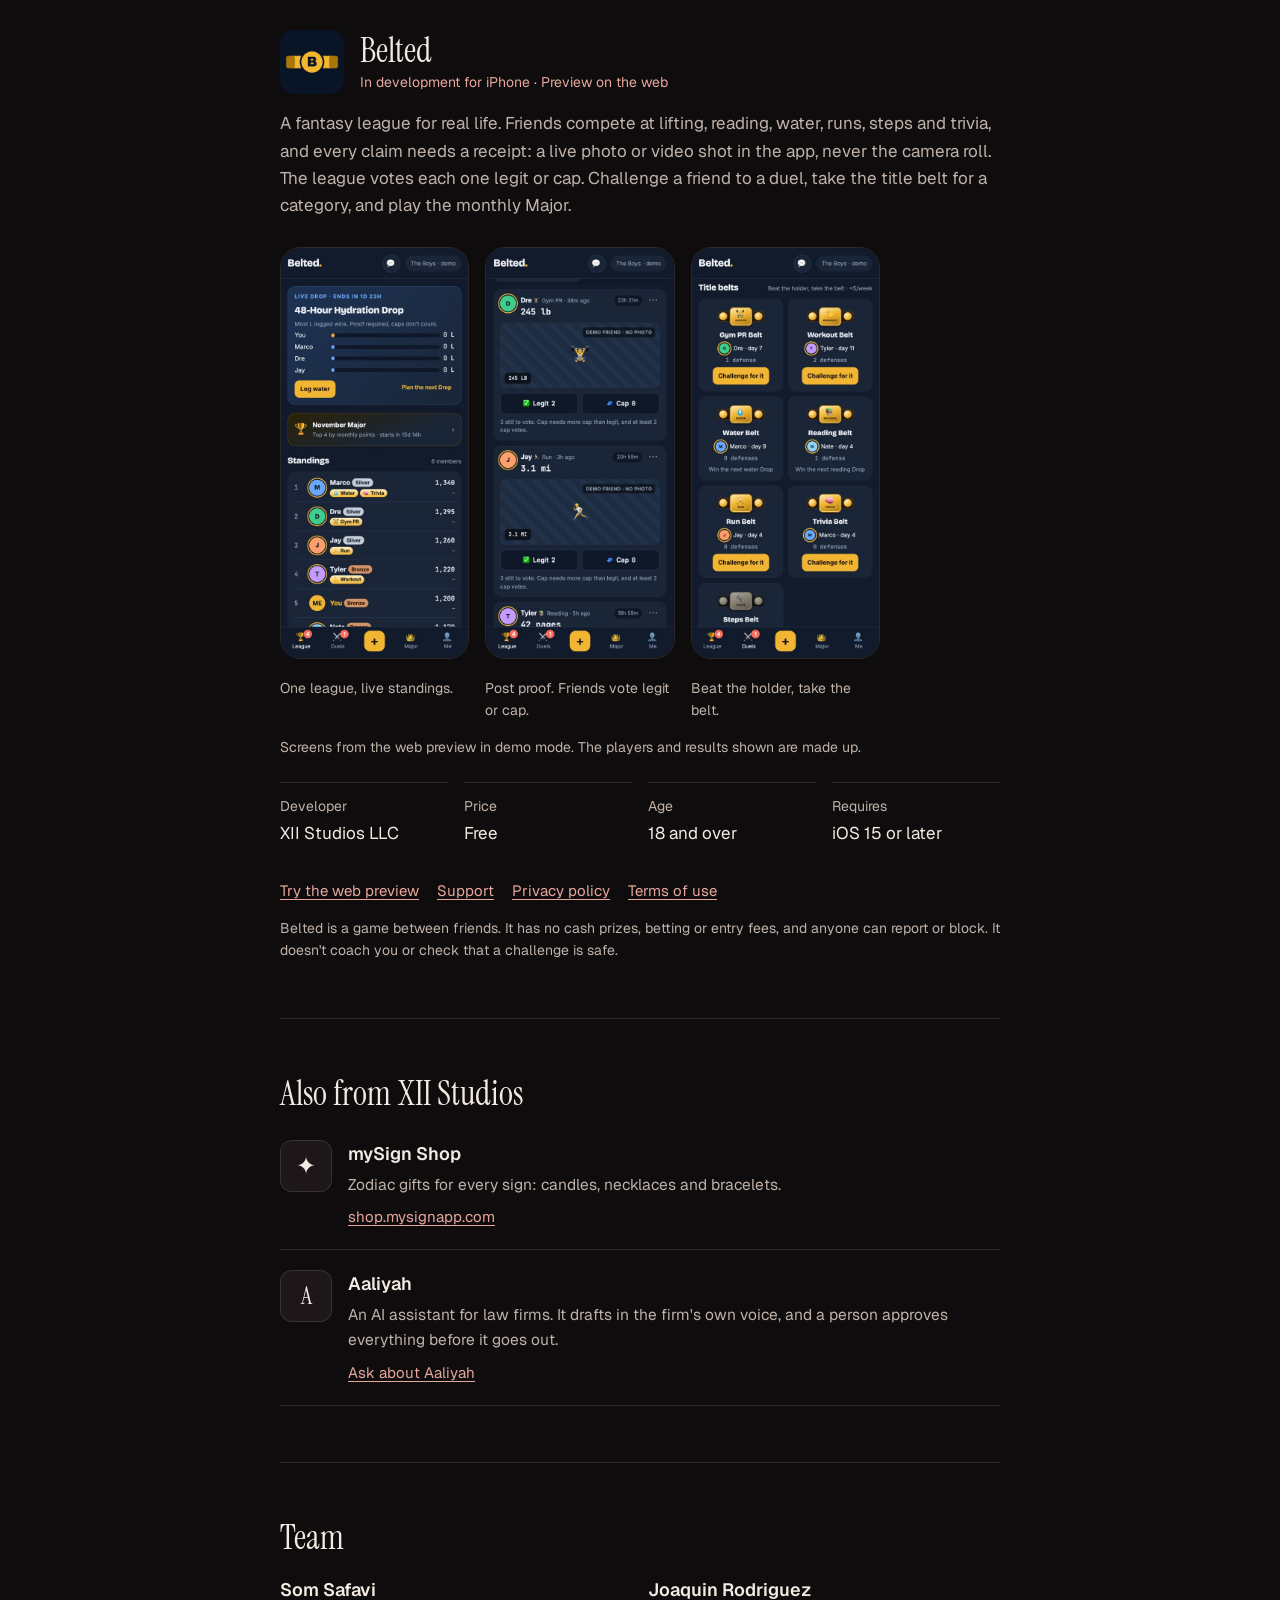
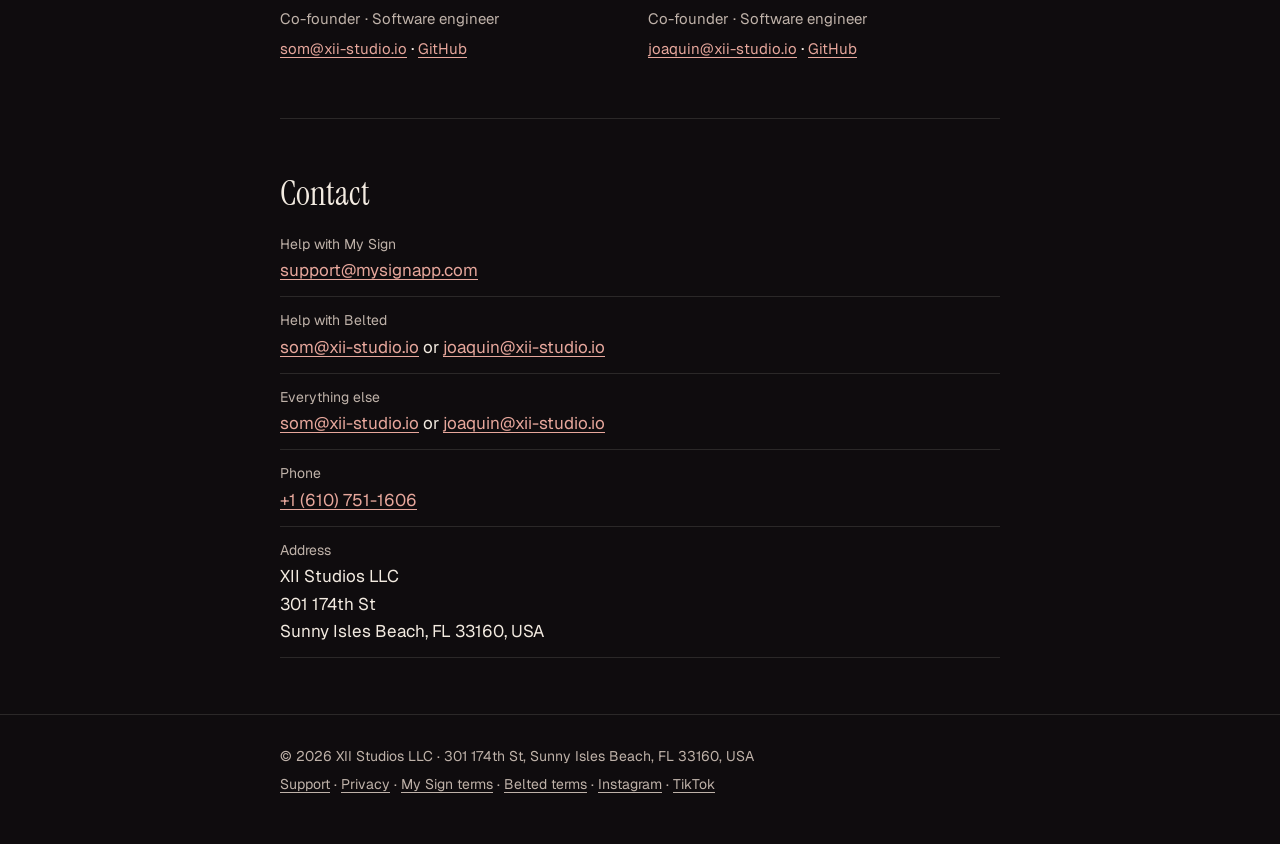
==== commit ab3109bc: "Show Joaquin's email beside Som's across the site Every contact that listed som@xii-studio.io now li" ====
--- a/index.html
+++ b/index.html
@@ -10,9 +10,9 @@
 <link rel="icon" href="assets/favicon.svg" type="image/svg+xml">
 <link rel="stylesheet" href="assets/site.css?v=4">
 <script type="application/ld+json">
-{"@context":"https://schema.org","@type":"Organization","name":"XII Studios LLC","url":"https://xii-studio.io/","email":"som@xii-studio.io","telephone":"+1-610-751-1606",
+{"@context":"https://schema.org","@type":"Organization","name":"XII Studios LLC","url":"https://xii-studio.io/","email":["som@xii-studio.io","joaquin@xii-studio.io"],"telephone":"+1-610-751-1606",
 "address":{"@type":"PostalAddress","streetAddress":"301 174th St","addressLocality":"Sunny Isles Beach","addressRegion":"FL","postalCode":"33160","addressCountry":"US"},
-"founder":[{"@type":"Person","name":"Som Safavi"},{"@type":"Person","name":"Joaquin Rodriguez"}],
+"founder":[{"@type":"Person","name":"Som Safavi","email":"som@xii-studio.io"},{"@type":"Person","name":"Joaquin Rodriguez","email":"joaquin@xii-studio.io"}],
 "contactPoint":[{"@type":"ContactPoint","contactType":"customer support","email":"support@mysignapp.com","url":"https://xii-studio.io/support.html"}],
 "brand":[{"@type":"Brand","name":"My Sign"},{"@type":"Brand","name":"Belted"}]}
 </script>
@@ -81,15 +81,15 @@
         <div class="links"><a href="https://shop.mysignapp.com">shop.mysignapp.com</a></div></div></li>
     <li><span class="glyph" aria-hidden="true">A</span>
       <div><h3>Aaliyah</h3><p>An AI assistant for law firms. It drafts in the firm's own voice, and a person approves everything before it goes out.</p>
-        <div class="links"><a href="mailto:som@xii-studio.io?subject=Aaliyah">Ask about Aaliyah</a></div></div></li>
+        <div class="links"><a href="mailto:som@xii-studio.io,joaquin@xii-studio.io?subject=Aaliyah">Ask about Aaliyah</a></div></div></li>
   </ul>
 </section>
 
 <section>
   <h2>Team</h2>
   <div class="team">
-    <div><h3>Som Safavi</h3><p>Co-founder · Software engineer</p><a href="https://github.com/somsafavi-hash">GitHub</a></div>
-    <div><h3>Joaquin Rodriguez</h3><p>Co-founder · Software engineer</p><a href="https://github.com/joaqorm55">GitHub</a></div>
+    <div><h3>Som Safavi</h3><p>Co-founder · Software engineer</p><a href="mailto:som@xii-studio.io">som@xii-studio.io</a> · <a href="https://github.com/somsafavi-hash">GitHub</a></div>
+    <div><h3>Joaquin Rodriguez</h3><p>Co-founder · Software engineer</p><a href="mailto:joaquin@xii-studio.io">joaquin@xii-studio.io</a> · <a href="https://github.com/joaqorm55">GitHub</a></div>
   </div>
 </section>
 
@@ -97,8 +97,8 @@
   <h2>Contact</h2>
   <dl>
     <div><dt>Help with My Sign</dt><dd><a href="mailto:support@mysignapp.com">support@mysignapp.com</a></dd></div>
-    <div><dt>Help with Belted</dt><dd><a href="mailto:som@xii-studio.io?subject=Belted">som@xii-studio.io</a></dd></div>
-    <div><dt>Everything else</dt><dd><a href="mailto:som@xii-studio.io">som@xii-studio.io</a></dd></div>
+    <div><dt>Help with Belted</dt><dd><a href="mailto:som@xii-studio.io?subject=Belted">som@xii-studio.io</a> or <a href="mailto:joaquin@xii-studio.io?subject=Belted">joaquin@xii-studio.io</a></dd></div>
+    <div><dt>Everything else</dt><dd><a href="mailto:som@xii-studio.io">som@xii-studio.io</a> or <a href="mailto:joaquin@xii-studio.io">joaquin@xii-studio.io</a></dd></div>
     <div><dt>Phone</dt><dd><a href="tel:+16107511606">+1 (610) 751-1606</a></dd></div>
     <div><dt>Address</dt><dd><address>XII Studios LLC<br>301 174th St<br>Sunny Isles Beach, FL 33160, USA</address></dd></div>
   </dl>
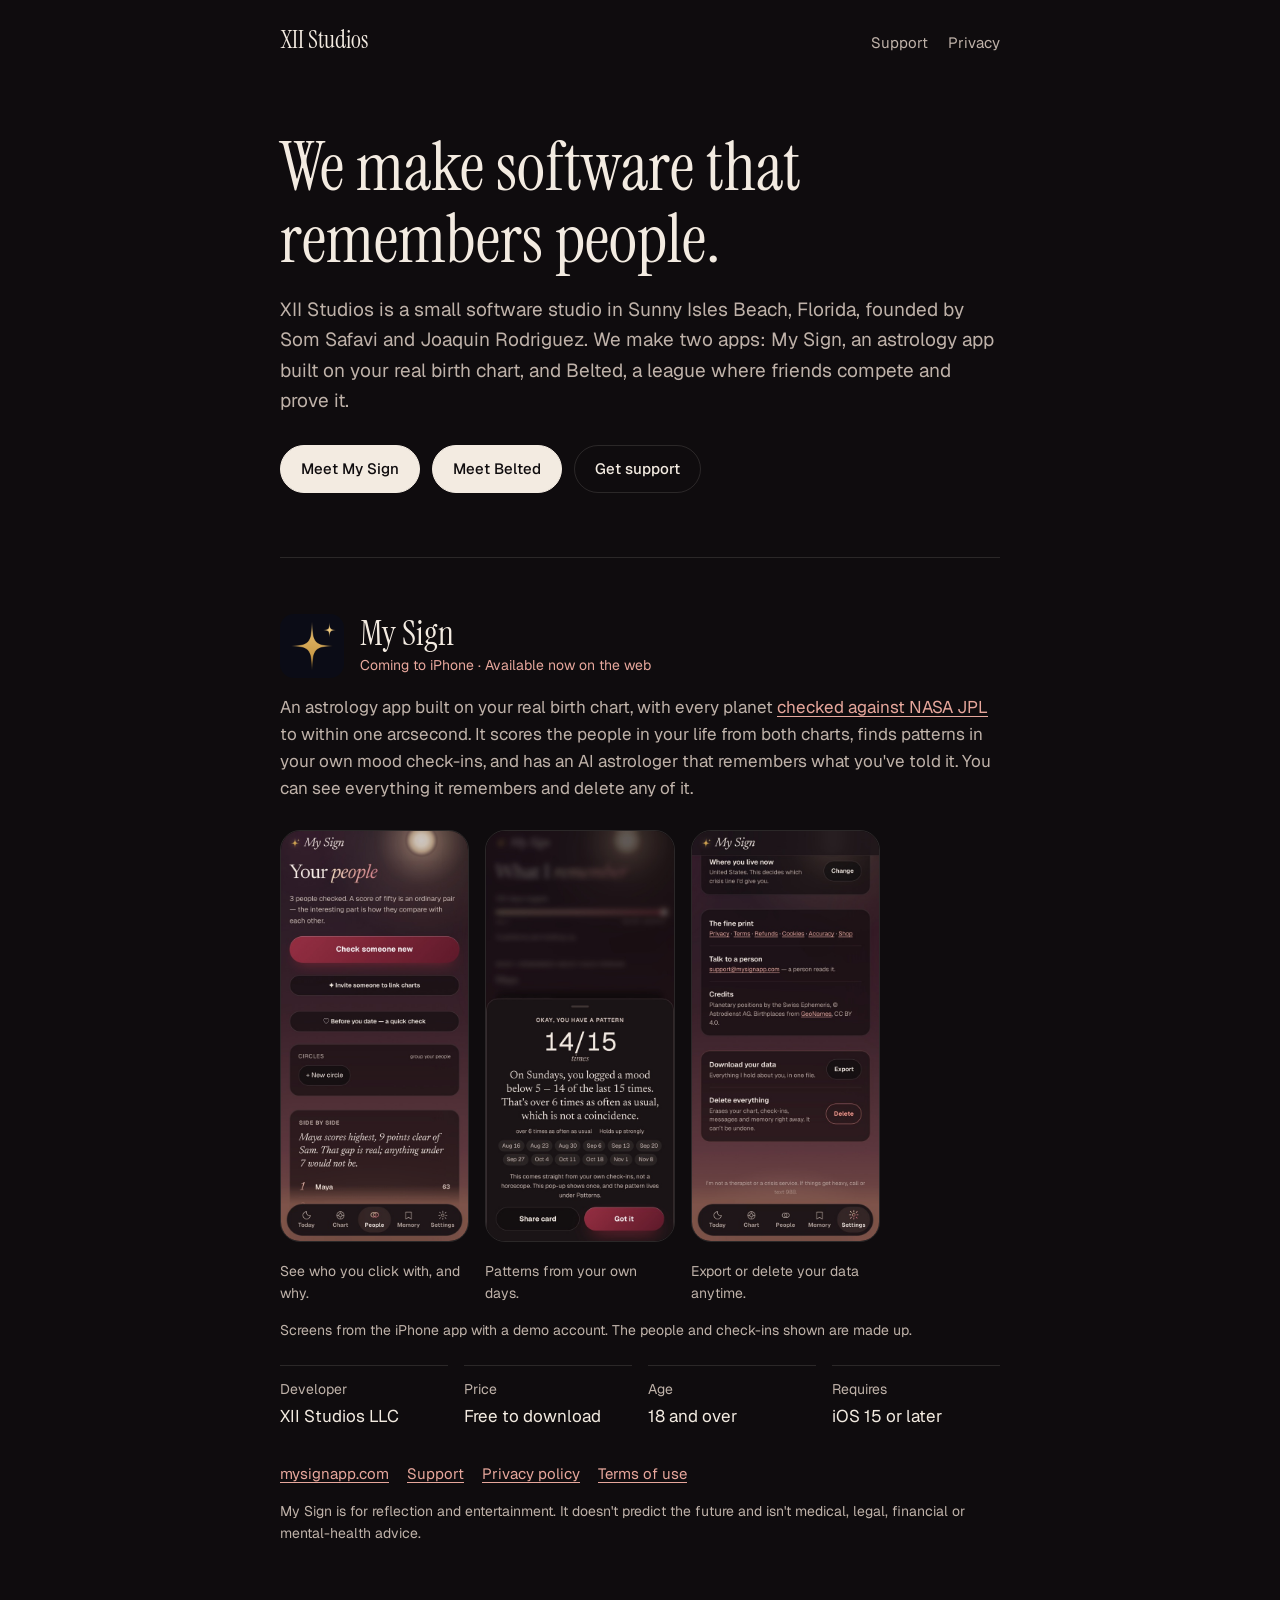
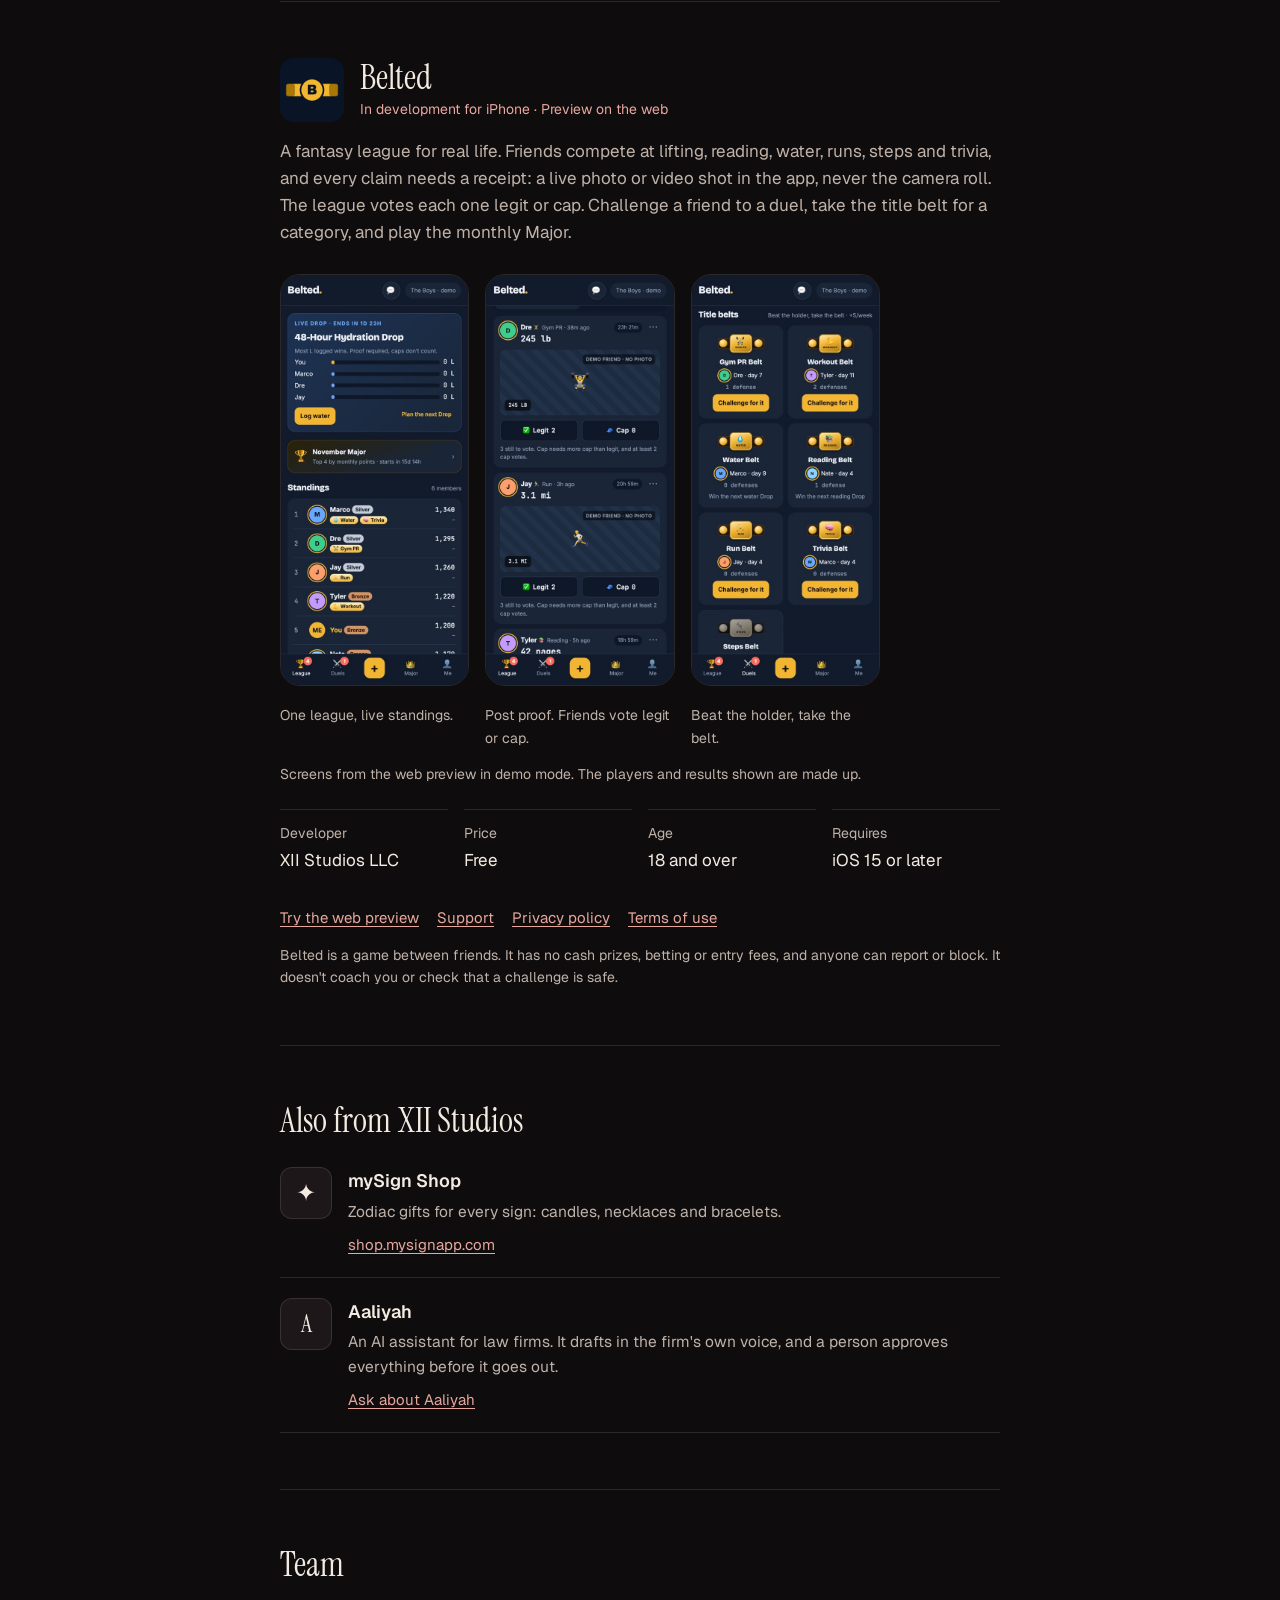
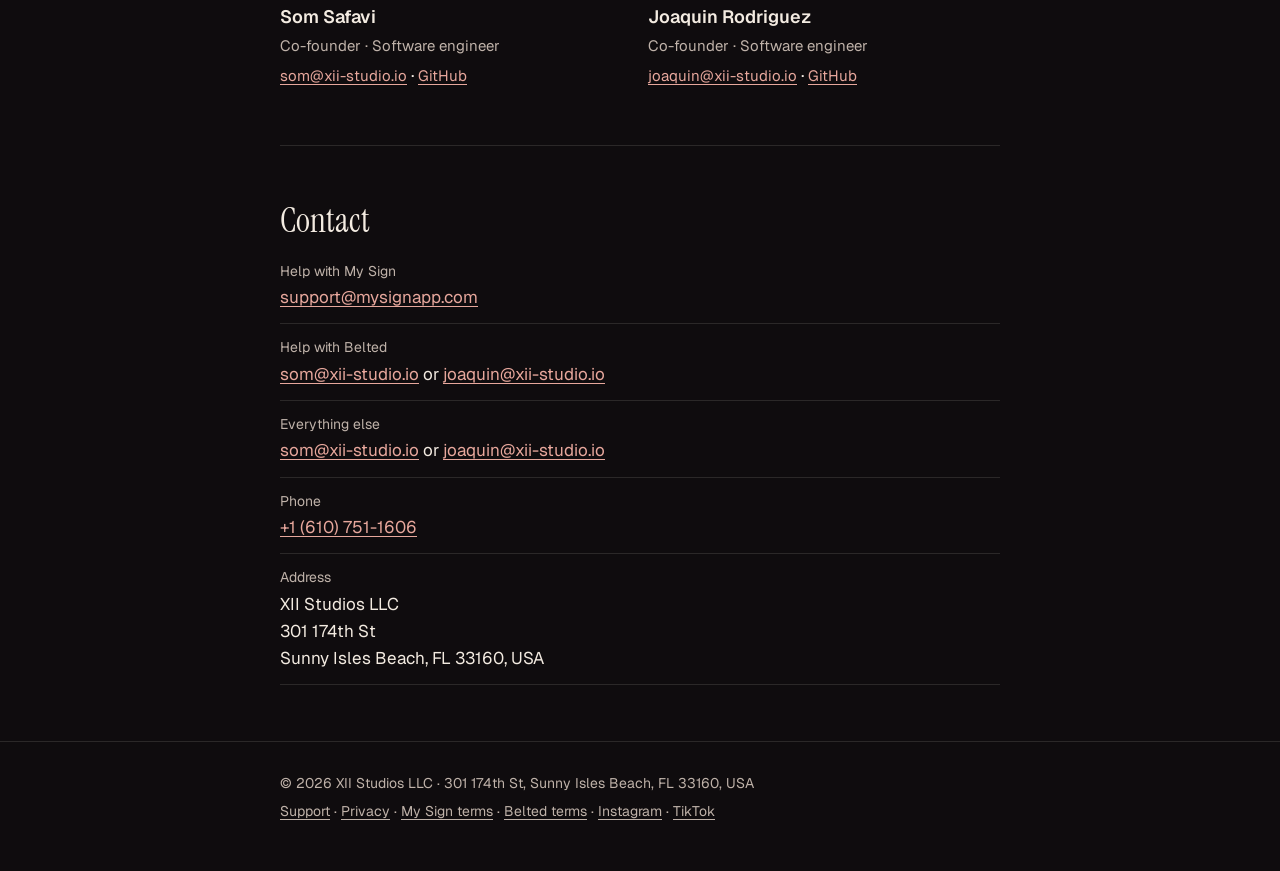
==== commit 9edc7767: "My Sign blurb: every planet checked against NASA JPL Links the claim to mysignapp.com/accuracy, wher" ====
--- a/index.html
+++ b/index.html
@@ -34,7 +34,7 @@
     <img src="assets/img/my-sign-icon.png" width="64" height="64" alt="My Sign app icon">
     <div><h2>My Sign</h2><p class="status">Coming to iPhone · Available now on the web</p></div>
   </div>
-  <p>An astrology app built on your real birth chart. It scores the people in your life from both charts, finds patterns in your own mood check-ins, and has an AI astrologer that remembers what you've told it. You can see everything it remembers and delete any of it.</p>
+  <p>An astrology app built on your real birth chart, with every planet <a href="https://mysignapp.com/accuracy">checked against NASA JPL</a> to within one arcsecond. It scores the people in your life from both charts, finds patterns in your own mood check-ins, and has an AI astrologer that remembers what you've told it. You can see everything it remembers and delete any of it.</p>
   <div class="shots">
     <figure><img src="assets/img/1-people.jpg" width="506" height="1100" loading="lazy" alt="The People screen, with three people ranked by compatibility score"><figcaption>See who you click with, and why.</figcaption></figure>
     <figure><img src="assets/img/3-pattern.jpg" width="506" height="1100" loading="lazy" alt="A pattern found in the user's own check-ins"><figcaption>Patterns from your own days.</figcaption></figure>
